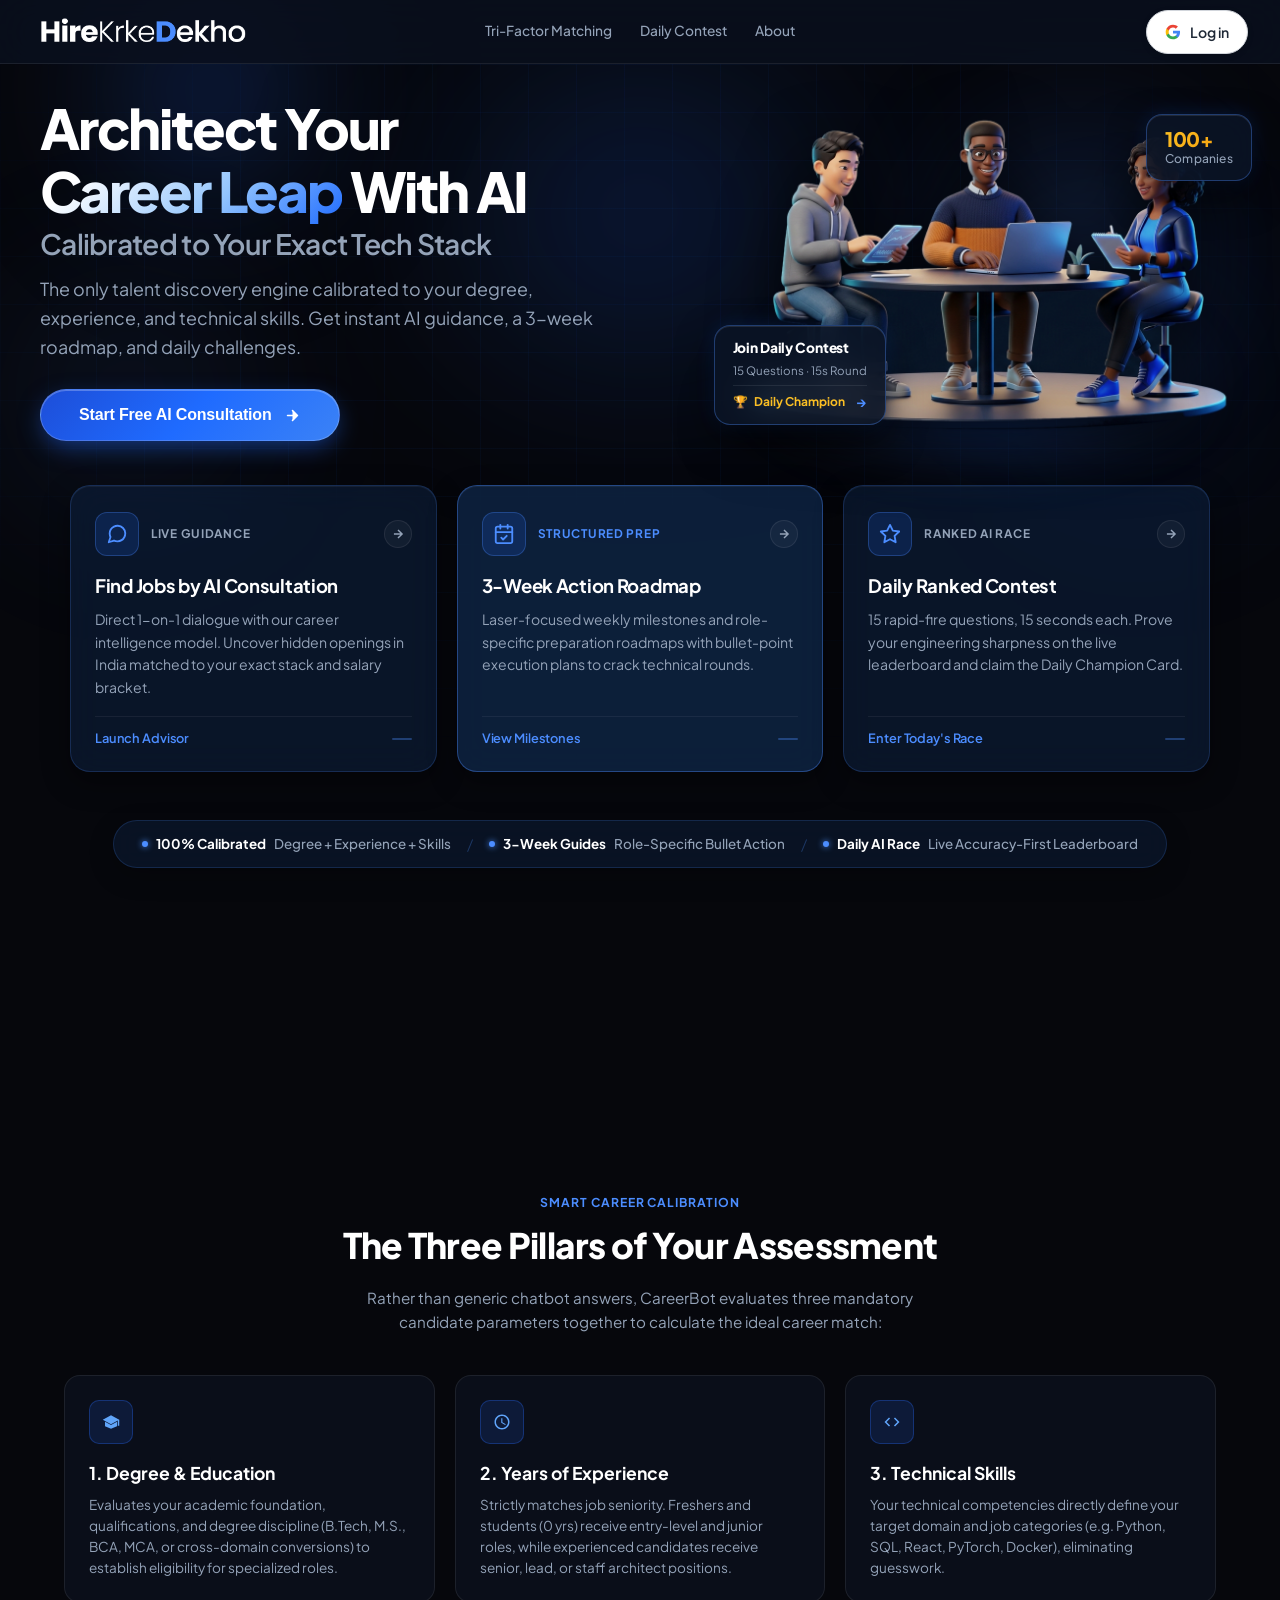
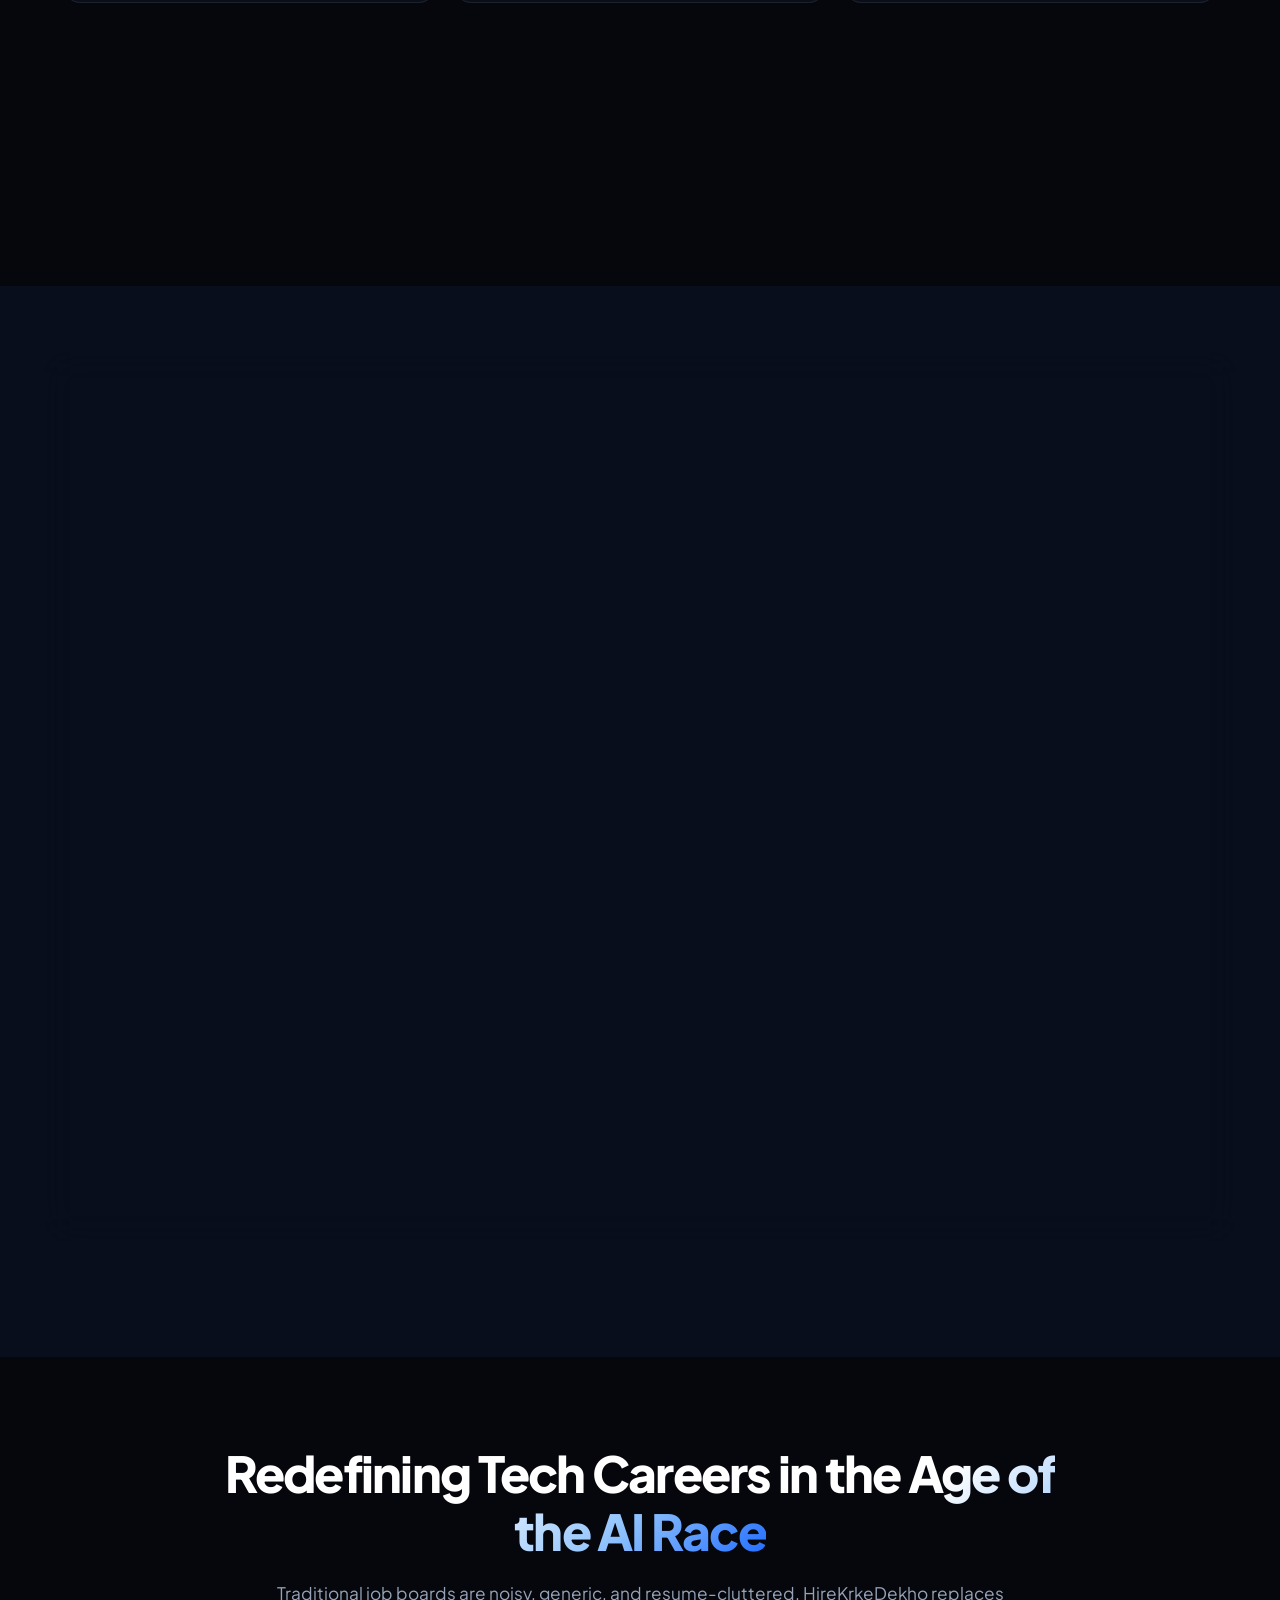
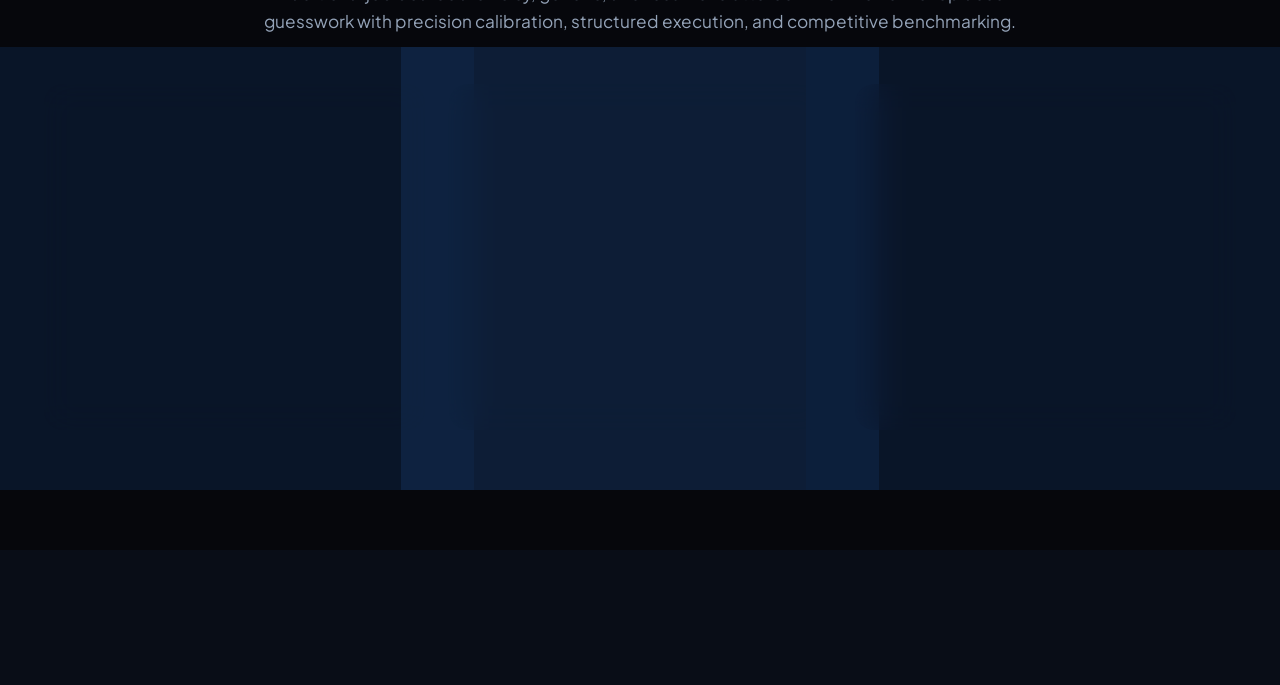
==== templates/index.html @ 664626f9 "UI ADjustments" ====
<!DOCTYPE html>
<html lang="en">

<head>
    <meta charset="UTF-8">
    <meta name="viewport" content="width=device-width, initial-scale=1, viewport-fit=cover">
    <meta name="description"
        content="HireKrkeDekho - Next-Gen AI Talent & Career Advisory Platform inspired by modern design. Calibrated by Degree, Experience, and Technical Stack.">
    <title>HireKrkeDekho | Executive Talent & Career Intelligence</title>
    <link rel="preconnect" href="https://fonts.googleapis.com">
    <link rel="preconnect" href="https://fonts.gstatic.com" crossorigin>
    <link href="https://fonts.googleapis.com/css2?family=Plus+Jakarta+Sans:wght@300;400;500;600;700;800&family=Poppins:wght@300;400;500;600;700&display=swap"
        rel="stylesheet">
    <script src="https://accounts.google.com/gsi/client" async defer></script>
<link rel="stylesheet" href="/static/app.css?v=20261029-job-pagination">
    <link rel="icon" type="image/png" href="/static/favicon.ico">
    <link rel="shortcut icon" type="image/png" href="/static/favicon.ico">
</head>

<body>
    <div class="ambient-glow-left"></div>
    <div class="ambient-glow-right"></div>

    <!-- Header Navigation -->
    <header class="site-header">
        <a href="/" class="header-brand" aria-label="HireKrkeDekho home">
            <img class="brand-wordmark" src="/static/hirekrkedekho-logo.png" alt="HireKrkeDekho" width="220" height="36">
        </a>

        <nav class="nav-links" id="site_nav_links">
            <a href="#how_it_works" class="nav-link" onclick="closeSiteMobileNav()">Tri-Factor Matching</a>
            <a href="#ai_race" class="nav-link" onclick="closeSiteMobileNav()">Daily Contest</a>
            <a href="#about_section" class="nav-link" onclick="closeSiteMobileNav()">About</a>
            
        </nav>

        <div class="header-actions">
            
            <div class="auth-widget" id="auth_widget">
                <button class="btn-google-auth" id="btn_login_trigger" onclick="openAuthModal()" aria-label="Sign in">
                    <svg class="icon" style="width:16px;height:16px;" viewBox="0 0 24 24"><path fill="#4285F4" d="M22.56 12.25c0-.78-.07-1.53-.2-2.25H12v4.26h5.92c-.26 1.37-1.04 2.53-2.21 3.31v2.77h3.57c2.08-1.92 3.28-4.74 3.28-8.09z"/><path fill="#34A853" d="M12 23c2.97 0 5.46-.98 7.28-2.66l-3.57-2.77c-.98.66-2.23 1.06-3.71 1.06-2.86 0-5.29-1.93-6.16-4.53H2.18v2.84C3.99 20.53 7.7 23 12 23z"/><path fill="#FBBC05" d="M5.84 14.09c-.22-.66-.35-1.36-.35-2.09s.13-1.43.35-2.09V7.06H2.18C1.43 8.55 1 10.22 1 12s.43 3.45 1.18 4.94l2.85-2.22.81-.63z"/><path fill="#EA4335" d="M12 5.38c1.62 0 3.06.56 4.21 1.64l3.15-3.15C17.45 2.09 14.97 1 12 1 7.7 1 3.99 3.47 2.18 7.06l3.66 2.84c.87-2.6 3.3-4.52 6.16-4.52z"/></svg>
                    <span>Log in</span>
                </button>
                <div class="user-account-badge" id="user_account_badge" onclick="openProfileModal()" title="Click to view candidate profile">
                    <img id="user_avatar_img" class="user-avatar" src="" alt="Profile" style="display:none;" width="30" height="30">
                    <div id="user_avatar_initials" class="user-avatar">U</div>
                    <div class="user-info-text"><span class="user-name-label" id="user_display_name">Candidate</span><span class="user-email-label" id="user_display_email" hidden>candidate@example.com</span></div>
                    <button class="btn-signout" onclick="event.stopPropagation(); signOutUser();" title="Sign Out" aria-label="Sign Out"><svg class="icon icon-sm" viewBox="0 0 24 24"><path d="M16 17v-3H9v-4h7V7l5 5-5 5M14 2a2 2 0 0 1 2 2v2h-2V4H5v16h9v-2h2v2a2 2 0 0 1-2 2H5a2 2 0 0 1-2-2V4a2 2 0 0 1 2-2h9z" /></svg></button>
                </div>
            </div>
            <!-- Mobile Site Navigation Hamburger Toggle -->
            <button class="site-mobile-menu-toggle" id="site_mobile_menu_btn" type="button" onclick="toggleSiteMobileNav()" aria-label="Toggle Navigation Menu" aria-expanded="false">
                <svg class="icon icon-lg" viewBox="0 0 24 24"><path d="M3 18h18v-2H3v2zm0-5h18v-2H3v2zm0-7v2h18V6H3z"/></svg>
            </button>
        </div>
    </header>

    <!-- Mobile Navigation Drawer Overlay -->
    <div class="site-nav-drawer-overlay" id="site_nav_drawer_overlay" onclick="closeSiteMobileNav()" aria-hidden="true"></div>

    <!-- ═══════════════════════════════════════════════════════════
         AWSMD-INSPIRED HERO SECTION — HireKrkeDekho
         Theme: Strict Brand Electric & Navy Blue (#1F6BFF / #4C8DFF)
         3D Avatar Stage: Levitating Candidates + Floating Glass Badges
    ═══════════════════════════════════════════════════════════════ -->
    <section class="hero-section" id="app_workspace" aria-label="Hero">

        <!-- Subtle Tech Mesh & Ambient Blue Glows -->
        <div class="hero-ambient-mesh" aria-hidden="true">
            <div class="hero-blue-glow hero-glow-center"></div>
            <div class="hero-blue-glow hero-glow-left"></div>
            <div class="hero-blue-glow hero-glow-right"></div>
            <div class="hero-grid-pattern"></div>
        </div>

        <div class="hero-content-wrap">
            <!-- Above-The-Fold Balanced Split Stage (CTA Button & Avatars simultaneously visible) -->
            <div class="hero-stage-split">
                <!-- Left: Headline, Shortened Copy & CTA -->
                <div class="hero-text-col">
                    <h1 class="hero-title" id="hero_main_title">
                        <span class="hero-title-line">Architect Your</span>
                        <span class="hero-title-line">
                            <span class="text-gradient-blue">Career Leap</span>
                            <span class="hero-title-accent">With AI</span>
                        </span>
                        <span class="hero-title-subline">Calibrated to Your Exact Tech Stack</span>
                    </h1>

                    <p class="hero-subtitle">
                        The only talent discovery engine calibrated to your degree, experience, and technical skills. Get instant AI guidance, a 3-week roadmap, and daily challenges.
                    </p>

                    <div class="hero-cta-group">
                        <button class="btn-primary-hero" onclick="openConsultation()" aria-label="Start Free AI Consultation">
                            <span>Start Free AI Consultation</span>
                            <svg class="icon icon-sm" viewBox="0 0 24 24" aria-hidden="true">
                                <path d="M5 12h14M12 5l7 7-7 7" stroke="currentColor" stroke-width="2.2" stroke-linecap="round" stroke-linejoin="round"/>
                            </svg>
                        </button>
                    </div>
                </div>

                <!-- Right: 3D Team Avatar Stage with Floating Badges -->
                <div class="hero-avatar-col">
                    <div class="hero-avatar-showcase" aria-label="Tech Community & Opportunities">
                        <div class="avatar-pedestal-glow" aria-hidden="true"></div>
                        
                        <div class="avatar-interactive-wrapper">
                            <!-- Top-Right Floating Badge: 100+ Companies -->
                            <div class="avatar-badge-float badge-companies" onclick="openConsultation()" role="button" tabindex="0" aria-label="Explore 100+ companies" style="cursor:pointer;">
                                <div class="badge-comp-number">100+</div>
                                <div class="badge-comp-label">Companies</div>
                            </div>

                            <!-- 3D Team Avatar Centerpiece -->
                            <div class="avatar-3d-bobbing">
                                <img src="/static/hirekrkedekho-hero-3d-clean.png" alt="HireKrkeDekho Tech Candidate Community" class="hero-3d-avatar-img" width="1040" height="690" loading="eager">
                            </div>

                            <!-- Bottom-Left Floating Badge: Join Daily Contest (No placement claims) -->
                            <div class="avatar-badge-float badge-contest-cta" onclick="openRaceModal()" role="button" tabindex="0" title="Click to enter Daily Contest">
                                <div class="badge-contest-header">
                                    <span class="badge-contest-title">Join Daily Contest</span>
                                </div>
                                <div class="badge-contest-meta">
                                    <span>15 Questions · 15s Round</span>
                                </div>
                                <div class="badge-contest-footer">
                                    <span class="badge-trophy" aria-hidden="true">🏆</span>
                                    <strong>Daily Champion</strong>
                                    <span class="badge-arrow" aria-hidden="true">→</span>
                                </div>
                            </div>
                        </div>
                    </div>
                </div>
            </div>

            <!-- 5. Interactive 3 Services Grid -->
            <div class="hero-services-grid" aria-label="HireKrkeDekho Core Services">

                <!-- Service 1: Find jobs by AI consultation -->
                <div class="service-card" onclick="openConsultation()" role="button" tabindex="0" aria-label="Find jobs by AI consultation">
                    <div class="service-card-top">
                        <div class="service-icon-box">
                            <svg width="22" height="22" viewBox="0 0 24 24" fill="none" stroke="currentColor" stroke-width="2" stroke-linecap="round" stroke-linejoin="round" aria-hidden="true">
                                <path d="M21 11.5a8.38 8.38 0 0 1-.9 3.8 8.5 8.5 0 0 1-7.6 4.7 8.38 8.38 0 0 1-3.8-.9L3 21l1.9-5.7a8.38 8.38 0 0 1-.9-3.8 8.5 8.5 0 0 1 4.7-7.6 8.38 8.38 0 0 1 3.8-.9h.5a8.48 8.48 0 0 1 8 8v.5z"/>
                            </svg>
                        </div>
                        <span class="service-tag">Live Guidance</span>
                        <div class="service-arrow" aria-hidden="true">
                            <svg width="14" height="14" viewBox="0 0 24 24" fill="none" stroke="currentColor" stroke-width="2.5"><path d="M5 12h14M12 5l7 7-7 7"/></svg>
                        </div>
                    </div>
                    <h3 class="service-card-title">Find Jobs by AI Consultation</h3>
                    <p class="service-card-desc">
                        Direct 1-on-1 dialogue with our career intelligence model. Uncover hidden openings in India matched to your exact stack and salary bracket.
                    </p>
                    <div class="service-card-footer">
                        <span class="service-action-label">Launch Advisor</span>
                        <span class="service-indicator-line"></span>
                    </div>
                </div>

                <!-- Service 2: 3-Week Roadmap -->
                <div class="service-card service-card-featured" onclick="openPremiumModal()" role="button" tabindex="0" aria-label="3-Week Roadmap">
                    <div class="service-card-top">
                        <div class="service-icon-box">
                            <svg width="22" height="22" viewBox="0 0 24 24" fill="none" stroke="currentColor" stroke-width="2" stroke-linecap="round" stroke-linejoin="round" aria-hidden="true">
                                <rect x="3" y="4" width="18" height="18" rx="2" ry="2"/>
                                <line x1="16" y1="2" x2="16" y2="6"/>
                                <line x1="8" y1="2" x2="8" y2="6"/>
                                <line x1="3" y1="10" x2="21" y2="10"/>
                                <path d="m9 16 2 2 4-4"/>
                            </svg>
                        </div>
                        <span class="service-tag service-tag-featured">Structured Prep</span>
                        <div class="service-arrow" aria-hidden="true">
                            <svg width="14" height="14" viewBox="0 0 24 24" fill="none" stroke="currentColor" stroke-width="2.5"><path d="M5 12h14M12 5l7 7-7 7"/></svg>
                        </div>
                    </div>
                    <h3 class="service-card-title">3-Week Action Roadmap</h3>
                    <p class="service-card-desc">
                        Laser-focused weekly milestones and role-specific preparation roadmaps with bullet-point execution plans to crack technical rounds.
                    </p>
                    <div class="service-card-footer">
                        <span class="service-action-label">View Milestones</span>
                        <span class="service-indicator-line"></span>
                    </div>
                </div>

                <!-- Service 3: Daily Ranked Contest -->
                <div class="service-card" onclick="openRaceModal()" role="button" tabindex="0" aria-label="Daily Ranked Contest">
                    <div class="service-card-top">
                        <div class="service-icon-box">
                            <svg width="22" height="22" viewBox="0 0 24 24" fill="none" stroke="currentColor" stroke-width="2" stroke-linecap="round" stroke-linejoin="round" aria-hidden="true">
                                <polygon points="12 2 15.09 8.26 22 9.27 17 14.14 18.18 21.02 12 17.77 5.82 21.02 7 14.14 2 9.27 8.91 8.26 12 2"/>
                            </svg>
                        </div>
                        <span class="service-tag">Ranked AI Race</span>
                        <div class="service-arrow" aria-hidden="true">
                            <svg width="14" height="14" viewBox="0 0 24 24" fill="none" stroke="currentColor" stroke-width="2.5"><path d="M5 12h14M12 5l7 7-7 7"/></svg>
                        </div>
                    </div>
                    <h3 class="service-card-title">Daily Ranked Contest</h3>
                    <p class="service-card-desc">
                        15 rapid-fire questions, 15 seconds each. Prove your engineering sharpness on the live leaderboard and claim the Daily Champion Card.
                    </p>
                    <div class="service-card-footer">
                        <span class="service-action-label">Enter Today&apos;s Race</span>
                        <span class="service-indicator-line"></span>
                    </div>
                </div>

            </div>

            <!-- 6. Trust & Metrics Telemetry Bar -->
            <div class="hero-telemetry-strip" aria-label="Platform telemetry">
                <div class="telemetry-stat-item">
                    <span class="stat-bullet"></span>
                    <strong class="stat-highlight">100% Calibrated</strong>
                    <span class="stat-detail">Degree + Experience + Skills</span>
                </div>
                <div class="telemetry-stat-sep" aria-hidden="true">/</div>
                <div class="telemetry-stat-item">
                    <span class="stat-bullet"></span>
                    <strong class="stat-highlight">3-Week Guides</strong>
                    <span class="stat-detail">Role-Specific Bullet Action</span>
                </div>
                <div class="telemetry-stat-sep" aria-hidden="true">/</div>
                <div class="telemetry-stat-item">
                    <span class="stat-bullet"></span>
                    <strong class="stat-highlight">Daily AI Race</strong>
                    <span class="stat-detail">Live Accuracy-First Leaderboard</span>
                </div>
            </div>
        </div>

        <!-- Live Interactive Advisory Workspace (Preserved for full-screen consultation) -->
        <div class="showcase-container-outer consultation-shell" aria-hidden="true">
            <button class="consultation-close" type="button" onclick="closeConsultation()" aria-label="Close consultation">&times;</button>
            <!-- Left Telemetry Badge -->
            <div class="telemetry-badge telemetry-badge-left">
                <div class="telemetry-icon-box green">
                    <svg class="icon icon-sm" viewBox="0 0 24 24">
                        <path d="M16 6l2.29 2.29-4.88 4.88-4-4L2 16.59 3.41 18l6-6 4 4 6.3-6.29L22 12V6z" />
                    </svg>
                </div>
                <div class="telemetry-meta">
                    <span class="telemetry-title">+38% Hiring Surge</span>
                    <span class="telemetry-sub">Bangalore, Hyderabad &amp; Pune</span>
                </div>
            </div>

            <!-- Right Telemetry Badge -->
            <div class="telemetry-badge telemetry-badge-right">
                <div class="telemetry-icon-box cyan">
                    <svg class="icon icon-sm" viewBox="0 0 24 24">
                        <path
                            d="M12 1L3 5v6c0 5.55 3.84 10.74 9 12 5.16-1.26 9-6.45 9-12V5l-9-4zm-2 16l-4-4 1.41-1.41L10 14.17l6.59-6.59L18 9l-8 8z" />
                    </svg>
                </div>
                <div class="telemetry-meta">
                    <span class="telemetry-title">Tri-Factor Calibrated</span>
                    <span class="telemetry-sub">Degree + Exp + Skills Precision</span>
                </div>
            </div>

            <!-- The Real Working Workspace Frame -->
            <div class="workspace-frame">
                <!-- Mobile Navigation Bar (visible below 1000px) -->
                <div class="mobile-consultation-bar">
                    <button class="mobile-menu-btn" type="button" onclick="toggleMobileSidebar()" aria-label="Toggle consultation menu" title="History & New Consultation">
                        <svg class="icon icon-sm" viewBox="0 0 24 24"><path d="M3 18h18v-2H3v2zm0-5h18v-2H3v2zm0-7v2h18V6H3z"/></svg>
                    </button>
                    <div class="mobile-bar-title-wrap">
                        <div class="hk-bot-avatar" aria-hidden="true">
                            <img src="/static/bot-logo.png" alt="HK" class="bot-logo-img" width="28" height="28">
                        </div>
                        <div class="mobile-bar-title">AI Career Guidance</div>
                    </div>
                    <div class="mobile-bar-actions">
                        <button class="mobile-context-btn" type="button" onclick="toggleMobileContextPanel()" aria-label="Toggle advisor context details" title="Advisor Context">
                            <svg class="icon icon-sm" viewBox="0 0 24 24"><path d="M12 2C6.48 2 2 6.48 2 12s4.48 10 10 10 10-4.48 10-10S17.52 2 12 2zm1 15h-2v-6h2v6zm0-8h-2V7h2v2z"/></svg>
                        </button>
                        <button class="ghost-close-btn" type="button" onclick="closeConsultation()" aria-label="Close consultation">
                            <svg class="icon icon-sm" viewBox="0 0 24 24"><path d="M19 6.41L17.59 5 12 10.59 6.41 5 5 6.41 10.59 12 5 17.59 6.41 19 12 13.41 17.59 19 19 17.59 13.41 12z"/></svg>
                        </button>
                    </div>
                </div>

                <!-- Backdrop overlay for mobile drawer -->
                <div class="sidebar-backdrop-overlay" id="sidebar_backdrop_overlay" onclick="toggleMobileSidebar()" aria-hidden="true"></div>
                <div class="context-backdrop-overlay" id="context_backdrop_overlay" onclick="toggleMobileContextPanel()" aria-hidden="true"></div>

                <!-- 1. LEFT RAIL (264px) -->
                <aside class="frame-sidebar" id="consultation_left_rail">
                    <div class="rail-header-row">
                        <!-- Brand Wordmark (links to home page) -->
                        <a href="/" class="rail-brand-wordmark" onclick="closeConsultation(); return false;" aria-label="HireKrkeDekho Home">
                            <span class="wm-hire">Hire</span><span class="wm-krke">Krke</span><span class="wm-d">D</span><span class="wm-ekho">ekho</span>
                        </a>
                        <button class="rail-drawer-close" type="button" onclick="toggleMobileSidebar()" aria-label="Close menu">&times;</button>
                    </div>

                    <!-- Outlined New Consultation Button -->
                    <button class="btn-new-consultation" type="button" onclick="startNewSession()">
                        <span>New consultation</span>
                        <svg class="icon icon-sm icon-plus" viewBox="0 0 24 24"><path d="M19 13h-6v6h-2v-6H5v-2h6V5h2v6h6v2z"/></svg>
                    </button>

                    <!-- Consultations Section -->
                    <div class="rail-consultations-section">
                        <div class="rail-section-label">CONSULTATIONS</div>
                        <div class="sessions-scroll-area" id="session_list_container">
                            <div class="session-empty-text">Your past consultations will appear here.</div>
                        </div>
                    </div>

                    <!-- Bottom Profile Card -->
                    <div class="rail-profile-card" id="sidebar_profile_badge" onclick="openProfileModal()" role="button" tabindex="0" aria-label="User Profile">
                        <div class="profile-avatar-circle" id="sidebar_user_initials">MS</div>
                        <div class="profile-info-block">
                            <div class="profile-user-name" id="sidebar_profile_name">Candidate</div>
                            <div class="profile-synced-label">Profile synced</div>
                        </div>
                    </div>
                </aside>

                <!-- 2. CENTER COLUMN -->
                <main class="frame-main">
                    <!-- Center Header -->
                    <header class="center-chat-header">
                        <div class="bot-header-group">
                            <div class="hk-bot-avatar" aria-label="HireKrkeDekho AI Avatar">
                                <img src="/static/bot-logo.png" alt="HK" class="bot-logo-img">
                            </div>
                            <h1 class="header-guidance-title">AI Career Guidance</h1>
                        </div>
                        <button class="ghost-close-btn" type="button" onclick="closeConsultation()" aria-label="Close">
                            <svg class="icon icon-sm" viewBox="0 0 24 24"><path d="M19 6.41L17.59 5 12 10.59 6.41 5 5 6.41 10.59 12 5 17.59 6.41 19 12 13.41 17.59 19 19 17.59 13.41 12z"/></svg>
                        </button>
                    </header>

                    <!-- Center Body Scroll Container -->
                    <div class="center-body-scroll" id="center_scroll_wrapper">
                        <!-- Empty State Hero & Prompts -->
                        <div class="center-empty-hero" id="center_empty_hero">
                            <div class="empty-hero-eyebrow">CAREER ADVISORY &bull; INDIA</div>
                            <h2 class="empty-hero-heading">
                                <span class="heading-line-light">Tell me where you are.</span>
                                <span class="heading-line-bold">We'll map where to go next.</span>
                            </h2>
                            <p class="empty-hero-desc">
                                Share your target domain, years of experience, or core skill stack to begin.
                            </p>

                            <!-- 2x2 Starter Prompts Grid -->
                            <div class="starter-prompts-grid" id="starter_prompts_grid">
                                <button class="starter-prompt-card" type="button"
                                    onclick="sendQuickPrompt('I have 2 years of Python, SQL, and FastAPI experience with a B.Tech. Recommend matching jobs in India with 3-week prep roadmaps.')">
                                    <span class="prompt-card-title">2 yrs Python and FastAPI</span>
                                    <span class="prompt-card-sub">Find roles that fit your stack</span>
                                </button>
                                <button class="starter-prompt-card" type="button"
                                    onclick="sendQuickPrompt('Fresher college graduate with Computer Science degree seeking software engineering openings in India with prep guides.')">
                                    <span class="prompt-card-title">Fresher CS graduate</span>
                                    <span class="prompt-card-sub">Build a first-job plan</span>
                                </button>
                                <button class="starter-prompt-card" type="button"
                                    onclick="sendQuickPrompt('5+ years Senior Developer aiming for Tech Lead and Staff Engineer roles in Bangalore/Hyderabad.')">
                                    <span class="prompt-card-title">5+ yrs senior or lead</span>
                                    <span class="prompt-card-sub">Plan a lead-level move</span>
                                </button>
                                <button class="starter-prompt-card" type="button"
                                    onclick="sendQuickPrompt('Show me competitive remote engineering positions in India with salary ranges.')">
                                    <span class="prompt-card-title">Remote tech roles</span>
                                    <span class="prompt-card-sub">Explore remote-first openings in India</span>
                                </button>
                            </div>
                        </div>

                        <!-- Messages Stream (Thread) -->
                        <div class="messages-container" id="messages_stream"></div>
                    </div>

                    <!-- 5. COMPOSER (Pinned at bottom of center column) -->
                    <div class="composer-container">
                        <div class="composer-surface-bar">
                            <label for="user_input_field" class="visually-hidden">Describe your background, target role or question</label>
                            <input type="text" id="user_input_field"
                                placeholder="Describe your background, target role or question"
                                onkeydown="if(event.key==='Enter' && !event.shiftKey) submitMessage()"
                                autocomplete="off" spellcheck="true">
                            <button class="btn-composer-send" id="btn_send_action" type="button" onclick="submitMessage()">
                                Send
                            </button>
                        </div>
                        <div class="composer-footnote">
                            Advice is guidance, not a guarantee of outcomes.
                        </div>
                    </div>
                </main>

                <!-- 6. RIGHT PANEL "ADVISOR CONTEXT" (300px) -->
                <aside class="advisor-context-panel" id="consultation_right_panel">
                    <div class="context-panel-header">
                        <div class="context-panel-label">ADVISOR CONTEXT</div>
                        <button class="context-drawer-close" type="button" onclick="toggleMobileContextPanel()" aria-label="Close advisor context">&times;</button>
                    </div>

                    <div class="context-surface-card">
                        <div class="context-field">
                            <div class="context-field-label">Name</div>
                            <div class="context-field-value" id="ctx_user_name">[Not set]</div>
                        </div>
                        <div class="context-field">
                            <div class="context-field-label">Target domain</div>
                            <div class="context-field-value" id="ctx_target_domain">[Not set]</div>
                        </div>
                        <div class="context-field">
                            <div class="context-field-label">Experience</div>
                            <div class="context-field-value" id="ctx_experience">[Not set]</div>
                        </div>
                        <div class="context-field">
                            <div class="context-field-label">Core skills</div>
                            <div class="context-field-value" id="ctx_skills">[Not set]</div>
                        </div>

                        <a href="javascript:void(0)" onclick="openProfileModal()" class="context-update-link">
                            Update profile and skills
                        </a>
                    </div>

                    <p class="context-helper-text">
                        The more you add, the sharper the advice. Your details stay private to this consultation.
                    </p>
                </aside>
            </div>
        </div>

    </section>

    <!-- Tri-Factor Architecture Section -->
    <section class="features-section" id="how_it_works">
        <div class="section-eyebrow">Smart Career Calibration</div>
        <h3 class="section-title">The Three Pillars of Your Assessment</h3>
        <p class="section-desc">
            Rather than generic chatbot answers, CareerBot evaluates three mandatory candidate parameters together to
            calculate the ideal career match:
        </p>

        <div class="tri-factor-grid">
            <div class="tri-card">
                <div class="tri-icon-box">
                    <svg class="icon" viewBox="0 0 24 24">
                        <path d="M12 3L1 9l11 6 9-4.91V17h2V9L12 3zm0 13l-8-4.36v5.86L12 21l8-3.5v-5.86L12 16z" />
                    </svg>
                </div>
                <h3>1. Degree &amp; Education</h3>
                <p>
                    Evaluates your academic foundation, qualifications, and degree discipline (B.Tech, M.S., BCA, MCA,
                    or cross-domain conversions) to establish eligibility for specialized roles.
                </p>
            </div>

            <div class="tri-card">
                <div class="tri-icon-box">
                    <svg class="icon" viewBox="0 0 24 24">
                        <path
                            d="M11.99 2C6.47 2 2 6.48 2 12s4.47 10 9.99 10C17.52 22 22 17.52 22 12S17.52 2 11.99 2zM12 20c-4.42 0-8-3.58-8-8s3.58-8 8-8 8 3.58 8 8-3.58 8-8 8zm.5-13H11v6l5.25 3.15.75-1.23-4.5-2.67z" />
                    </svg>
                </div>
                <h3>2. Years of Experience</h3>
                <p>
                    Strictly matches job seniority. Freshers and students (0 yrs) receive entry-level and junior roles,
                    while experienced candidates receive senior, lead, or staff architect positions.
                </p>
            </div>

            <div class="tri-card">
                <div class="tri-icon-box">
                    <svg class="icon" viewBox="0 0 24 24">
                        <path
                            d="M9.4 16.6L4.8 12l4.6-4.6L8 6l-6 6 6 6 1.4-1.4zm5.2 0l4.6-4.6-4.6-4.6L16 6l6 6-6 6-1.4-1.4z" />
                    </svg>
                </div>
                <h3>3. Technical Skills</h3>
                <p>
                    Your technical competencies directly define your target domain and job categories (e.g. Python, SQL,
                    React, PyTorch, Docker), eliminating guesswork.
                </p>
            </div>
        </div>
    </section>



    <section class="ai-race-section" id="ai_race" aria-label="AI Race Arena">
        <div class="race-arena-container">
            <!-- Header Briefing -->
            <div class="race-arena-header">
                <div class="race-live-tag">
                    <span class="pulse-indicator"></span>
                    <span>LIVE COMPETITIVE ARENA</span>
                </div>
                <h2 class="race-arena-title">The AI Speed Race</h2>
                <p class="race-arena-copy">
                    A high-velocity benchmark built for architectural logic, prompt agility, and rapid code debugging.
                    Solve 15 precision challenges before the clock runs out and climb the live leaderboard.
                </p>
                
                <div class="race-spec-row">
                    <div class="race-spec-pill">
                        <svg width="15" height="15" viewBox="0 0 24 24" fill="none" stroke="currentColor" stroke-width="2"><circle cx="12" cy="12" r="10"/><polyline points="12 6 12 12 16 14"/></svg>
                        <span>15s Per Question</span>
                    </div>
                    <div class="race-spec-pill">
                        <svg width="15" height="15" viewBox="0 0 24 24" fill="none" stroke="currentColor" stroke-width="2"><path d="M12 2l3.09 6.26L22 9.27l-5 4.87 1.18 6.88L12 17.77l-6.18 3.25L7 14.14 2 9.27l6.91-1.01L12 2z"/></svg>
                        <span>Single Verified Attempt</span>
                    </div>
                    <div class="race-spec-pill">
                        <svg width="15" height="15" viewBox="0 0 24 24" fill="none" stroke="currentColor" stroke-width="2"><path d="M22 11.08V12a10 10 0 1 1-5.93-9.14"/><polyline points="22 4 12 14.01 9 11.01"/></svg>
                        <span>Accuracy-First Scoring</span>
                    </div>
                </div>

                <div class="race-actions-row">
                    <button class="btn-primary-hero btn-race-start" type="button" onclick="openRaceModal()" aria-label="Enter AI Race">
                        <span>Enter Race</span>
                        <svg class="icon icon-sm" viewBox="0 0 24 24"><path d="M5 12h14M12 5l7 7-7 7" stroke="currentColor" stroke-width="2" stroke-linecap="round" stroke-linejoin="round"/></svg>
                    </button>
                    <button class="btn-secondary-hero btn-race-standings" type="button" onclick="showRaceLeaderboard()" aria-label="View Leaderboard">
                        <span>View Standings</span>
                    </button>
                    <span class="race-seat-label" id="race_seat_status"></span>
                    <span id="race_contest_date" hidden>Today</span>
                </div>
            </div>

            <!-- Two-Column Grid: Champion Spotlight & Arena Rules -->
            <div class="race-arena-grid">
                <!-- 1. Champion Podium Card -->
                <div class="champion-spotlight-card" aria-label="Leaderboard Champion">
                    <div class="champion-card-glow" aria-hidden="true"></div>
                    <div class="champion-card-top">
                        <div class="champion-badge-pill">
                            <span class="champ-crown">👑</span>
                            <span>CURRENT #1 PODIUM</span>
                        </div>
                        <span class="champion-date-tag" id="race_result_date">Contest Date</span>
                    </div>
                    
                    <div class="champion-main-info">
                        <div class="champion-avatar-box">#1</div>
                        <div class="champion-details">
                            <h3 class="champion-name" id="race_result_winner">Awaiting Today's Winner</h3>
                            <p class="champion-subtext">First place claims verified recognition and championship badge.</p>
                        </div>
                    </div>

                    <div class="champion-stats-grid">
                        <div class="champ-stat-box">
                            <span class="champ-stat-lbl">Score</span>
                            <strong class="champ-stat-val" id="race_result_score">&mdash;</strong>
                        </div>
                        <div class="champ-stat-divider"></div>
                        <div class="champ-stat-box">
                            <span class="champ-stat-lbl">Total Time</span>
                            <strong class="champ-stat-val" id="race_result_time">&mdash;</strong>
                        </div>
                    </div>

                    <div class="champion-card-footer">
                        <span class="champ-footer-note">Ranked strictly by verified score, total completion time, then earliest submission.</span>
                    </div>
                </div>

                <!-- 2. Arena Rules -->
                <div class="arena-rules-card" aria-label="Arena Rules">
                    <h3 class="rules-card-title">Tournament Rules</h3>
                    <ul class="arena-rules-list">
                        <li>
                            <span class="rule-index">01</span>
                            <div class="rule-body">
                                <strong>Speed &amp; Precision</strong>
                                <p>15 seconds per question with a strict 2-second grace period. Once the timer expires, the round auto-submits.</p>
                            </div>
                        </li>
                        <li>
                            <span class="rule-index">02</span>
                            <div class="rule-body">
                                <strong>Algorithmic Traps</strong>
                                <p>Short snippets containing precedence quirks, off-by-one bounds, and edge cases. Scrutinize before selecting.</p>
                            </div>
                        </li>
                        <li>
                            <span class="rule-index">03</span>
                            <div class="rule-body">
                                <strong>Fair-Play Verification</strong>
                                <p>Exactly one verified attempt per day per Google account. No resets or second chances.</p>
                            </div>
                        </li>
                        <li>
                            <span class="rule-index">04</span>
                            <div class="rule-body">
                                <strong>Podium Recognition</strong>
                                <p>First place takes the Champion Card and verified credentials visible across HireKrkeDekho.</p>
                            </div>
                        </li>
                    </ul>
                </div>
            </div>
        </div>
    </section>
    <!-- About Section: Architectural Manifesto & AI Era Career Strategy -->
    <section class="about-section" id="about_section" aria-label="About HireKrkeDekho">
        <div class="about-container">

            <h2 class="about-heading">
                Redefining Tech Careers in the <span class="text-gradient-blue">Age of the AI Race</span>
            </h2>
            <p class="about-subtitle">
                Traditional job boards are noisy, generic, and resume-cluttered. HireKrkeDekho replaces guesswork with precision calibration, structured execution, and competitive benchmarking.
            </p>

            <div class="about-content-grid">
                <!-- Card 1: Tri-Factor Discovery -->
                <div class="about-card">
                    <div class="about-icon-box">
                        <svg width="24" height="24" viewBox="0 0 24 24" fill="none" stroke="currentColor" stroke-width="2" stroke-linecap="round" stroke-linejoin="round" aria-hidden="true">
                            <circle cx="12" cy="12" r="10"/>
                            <polygon points="16.24 7.76 14.12 14.12 7.76 16.24 9.88 9.88 16.24 7.76"/>
                        </svg>
                    </div>
                    <span class="about-card-badge">Calibration Engine</span>
                    <h3>Tri-Factor Precision</h3>
                    <p>
                        Engineered to eliminate resume noise. By indexing your verified degree, actual years of experience, and real technical proficiencies, our algorithm pinpoints high-conviction opportunities across Tier-1 hubs (Bangalore, Hyderabad, Pune, and Delhi NCR).
                    </p>
                </div>

                <!-- Card 2: 3-Week Roadmaps -->
                <div class="about-card about-card-highlight">
                    <div class="about-icon-box">
                        <svg width="24" height="24" viewBox="0 0 24 24" fill="none" stroke="currentColor" stroke-width="2" stroke-linecap="round" stroke-linejoin="round" aria-hidden="true">
                            <rect x="3" y="4" width="18" height="18" rx="2" ry="2"/>
                            <line x1="16" y1="2" x2="16" y2="6"/>
                            <line x1="8" y1="2" x2="8" y2="6"/>
                            <line x1="3" y1="10" x2="21" y2="10"/>
                            <path d="M8 14h4M8 18h6"/>
                        </svg>
                    </div>
                    <span class="about-card-badge">Structured Execution</span>
                    <h3>3-Week Action Roadmaps</h3>
                    <p>
                        No fluff or encyclopedic roadmaps. We distill role requirements into razor-sharp, actionable weekly sprint milestones with bullet-point preparation targets to help candidates dominate technical and architectural rounds.
                    </p>
                </div>

                <!-- Card 3: AI Speed Race -->
                <div class="about-card">
                    <div class="about-icon-box">
                        <svg width="24" height="24" viewBox="0 0 24 24" fill="none" stroke="currentColor" stroke-width="2" stroke-linecap="round" stroke-linejoin="round" aria-hidden="true">
                            <polygon points="12 2 15.09 8.26 22 9.27 17 14.14 18.18 21.02 12 17.77 5.82 21.02 7 14.14 2 9.27 8.91 8.26 12 2"/>
                        </svg>
                    </div>
                    <span class="about-card-badge">Competitive Arena</span>
                    <h3>Daily AI Race Benchmark</h3>
                    <p>
                        Hiring has transformed. Syntax memorization is obsolete; prompt velocity, architectural reasoning, and rapid edge-case debugging dictate value. Our daily tournament benchmarks your speed against top talent in real-time.
                    </p>
                </div>
            </div>
        </div>
    </section>

    <!-- Footer -->
    <footer class="site-footer">
        <div class="footer-container">
            <div class="footer-brand-wrap">
                <p class="footer-copyright">&copy; 2026 HireKrkeDekho &bull; Intelligent Talent &amp; Career Discovery</p>
                <p style="font-size:0.75rem; color:var(--text-muted); margin-top:4px;">
                    <a href="/privacy-policy" target="_blank" rel="noopener noreferrer" style="color:var(--text-secondary); text-decoration:underline;">Privacy Policy</a>
                </p>
            </div>
            <div class="footer-social-group">
                <div class="footer-social-wrap">
                    <span class="footer-follow-label">Follow us on</span>
                    <a href="https://www.linkedin.com/company/hirekrkedekho" target="_blank" rel="noopener noreferrer" class="footer-linkedin-btn" aria-label="Follow HireKrkeDekho on LinkedIn">
                        <svg class="linkedin-svg-icon" viewBox="0 0 24 24" fill="currentColor">
                            <path d="M19 3a2 2 0 0 1 2 2v14a2 2 0 0 1-2 2H5a2 2 0 0 1-2-2V5a2 2 0 0 1 2-2h14m-.5 15.5v-5.3a3.26 3.26 0 0 0-3.26-3.26c-.85 0-1.84.52-2.28 1.3v-1.11h-2.79v8.37h2.79v-4.93c0-.77.62-1.4 1.39-1.4a1.4 1.4 0 0 1 1.4 1.4v4.93h2.75M6.88 8.56a1.68 1.68 0 0 0 1.68-1.68c0-.93-.75-1.69-1.68-1.69a1.69 1.69 0 0 0-1.69 1.69c0 .93.76 1.68 1.69 1.68m1.39 9.94v-8.37H5.5v8.37h2.77z"/>
                        </svg>
                        <span>LinkedIn</span>
                    </a>
                    <a href="https://www.instagram.com/hirekrkedekho/" target="_blank" rel="noopener noreferrer" class="footer-instagram-btn" aria-label="Follow HireKrkeDekho on Instagram">
                        <svg class="instagram-svg-icon" viewBox="0 0 24 24" fill="none" stroke="currentColor" stroke-width="2" aria-hidden="true"><rect x="3" y="3" width="18" height="18" rx="5"/><circle cx="12" cy="12" r="4"/><circle cx="17.5" cy="6.5" r="1" fill="currentColor" stroke="none"/></svg>
                        <span>Instagram</span>
                    </a>
                </div>
                <div class="footer-enquiry-wrap">
                    <span class="footer-follow-label">For enquiries</span>
                    <a class="footer-email-btn" href="mailto:hirekrkedekho@gmail.com?subject=HireKrkeDekho%20Enquiry" aria-label="Email HireKrkeDekho for an enquiry">
                        <svg class="email-svg-icon" viewBox="0 0 24 24" fill="none" stroke="currentColor" stroke-width="2" aria-hidden="true"><rect x="3" y="5" width="18" height="14" rx="2"/><path d="m3 7 9 6 9-6"/></svg>
                        <span>Gmail</span>
                    </a>
                </div>
            </div>
        </div>
    </footer>



    <div class="modal-overlay" id="race_modal_overlay" role="dialog" aria-modal="true" aria-labelledby="race_modal_title">
        <div class="auth-modal race-modal">
            <div class="modal-header"><div><h3 class="modal-title" id="race_modal_title">Join today&apos;s AI Race</h3><p id="race_modal_meta">15 questions · 15 seconds each · accuracy first</p></div><button class="btn-modal-close" onclick="closeRaceModal()" aria-label="Close">&times;</button></div>
            <div id="race_intro">
                <ul class="race-feature-list">
                    <li>One verified attempt per day</li>
                    <li>Server-timed answers with 2-second grace</li>
                    <li>Champion card and certificate for #1</li>
                </ul>
                <button class="btn-primary-action" type="button" onclick="startRaceAttempt()">Continue to contest</button>
            </div>
            <div id="race_play" hidden><div class="race-progress"><span id="race_question_count">Question 1 of 15</span><strong id="race_timer">17</strong></div><div class="race-timer-track"><i id="race_timer_bar"></i></div><h4 id="race_question_text"></h4><div id="race_options" class="race-options"></div></div>
            <div id="race_complete" hidden><div class="race-complete-icon">✓</div><h4>Race complete</h4><p id="race_complete_text"></p><button class="btn-primary-action" type="button" onclick="showRaceLeaderboard()">View today&apos;s leaderboard</button></div>
            <p id="race_payment_status" class="race-status"></p>
        </div>
    </div>    <div class="modal-overlay" id="race_leaderboard_overlay" role="dialog" aria-modal="true" aria-labelledby="race_leaderboard_title">
        <div class="auth-modal race-leaderboard-modal">
            <div class="modal-header"><div><h3 class="modal-title" id="race_leaderboard_title">Today&apos;s AI Race leaderboard</h3><p id="race_leaderboard_date">Live standings</p></div><button class="btn-modal-close" onclick="closeRaceLeaderboard()" aria-label="Close">&times;</button></div>
            <div class="leaderboard-head"><span>Rank</span><span>Player</span><span>Score</span><span>Time</span></div>
            <div id="race_leaderboard_rows" class="leaderboard-rows" aria-live="polite"></div>
            <p class="race-status">Ranked by score, then total time, then earliest finish.</p>
        </div>
    </div>    <div class="modal-overlay" id="premium_modal_overlay" role="dialog" aria-modal="true" aria-labelledby="premium_modal_title">
        <div class="auth-modal" style="max-width: 460px;">
            <div class="modal-header">
                <div>
                    <h3 class="modal-title" id="premium_modal_title">Upgrade to Premium Prep</h3>
                    <p style="font-size:0.82rem; color:var(--text-secondary); margin-top:5px;">Unlock a deeper role-preparation experience.</p>
                </div>
                <button class="btn-modal-close" onclick="closePremiumModal()" aria-label="Close">&times;</button>
            </div>
            <ul class="premium-feature-list">
                <li>Role-specific mock tests</li>
                <li>Detailed preparation roadmap</li>
            </ul>
        </div>
    </div>
    <div class="modal-overlay roadmap-modal" id="roadmap_modal_overlay" role="dialog" aria-modal="true" aria-labelledby="roadmap_modal_title">
        <div class="auth-modal">
            <div class="modal-header"><div><h3 class="modal-title" id="roadmap_modal_title">Free 3-Week Roadmap</h3><p id="roadmap_modal_subtitle" style="font-size:0.8rem; color:var(--text-secondary); margin-top:4px;"></p></div><button class="btn-modal-close" onclick="closeRoadmapModal()" aria-label="Close">&times;</button></div>
            <ol class="roadmap-list" id="roadmap_modal_list"></ol>
        </div>
    </div>
    <!-- Candidate Profile Modal (Opens after login and via "Update Profile & Skills") -->
    <div class="modal-overlay" id="profile_modal_overlay">
        <div class="auth-modal" style="max-width: 520px;">
            <div class="modal-header">
                <div>
                    <h3 class="modal-title">Candidate Profile &amp; Calibration</h3>
                </div>
                <button class="btn-modal-close" onclick="closeProfileModal()">
                    <svg class="icon" viewBox="0 0 24 24">
                        <path
                            d="M19 6.41L17.59 5 12 10.59 6.41 5 5 6.41 10.59 12 5 17.59 6.41 19 12 13.41 17.59 19 19 17.59 13.41 12z" />
                    </svg>
                </button>
            </div>

            <div class="field-group">
                <label for="prof_name">Full Name</label>
                <input type="text" id="prof_name" placeholder="Your Google name" autocomplete="name" readonly style="opacity:0.7; cursor:not-allowed;">
            </div>

            <div class="field-group">
                <label for="prof_email">Connected Google Account</label>
                <input type="email" id="prof_email" placeholder="e.g. candidate@gmail.com" readonly
                    style="opacity:0.7; cursor:not-allowed;">
            </div>

            <div class="field-group">
                <label for="prof_education">Highest Degree / University</label>
                <input type="text" id="prof_education" placeholder="e.g. B.Tech Computer Science / Stanford University">
            </div>

            <div class="field-group">
                <label for="prof_experience">Years of Experience</label>
                <input type="text" id="prof_experience" placeholder="e.g. 0 (Fresher / Student), 2 years, 5+ years"
                    autocomplete="off">
            </div>

            <div class="field-group">
                <label for="prof_role">Current Role / Stage</label>
                <input type="text" id="prof_role" placeholder="e.g. Junior Python Developer / 3rd Year Student">
            </div>

            <div class="field-group">
                <label for="prof_skills">Core Competencies &amp; Technical Skills</label>
                <input type="text" id="prof_skills"
                    placeholder="e.g. Python, SQL, FastAPI, PyTorch, Docker, System Design">
            </div>

            <div style="display:flex; align-items:center; justify-content:space-between; margin-top:16px; gap:12px;">
                <button type="button" class="btn-delete-account" onclick="deleteCandidateAccount()"
                    style="background:transparent; border:1px solid rgba(239,68,68,0.4); color:#f87171; border-radius:var(--radius-buttons); padding:8px 14px; font-size:0.8rem; cursor:pointer;">
                    Delete My Account
                </button>
                <button class="btn-primary-action" onclick="saveCandidateProfile()"
                    style="width:auto; padding:9px 20px;">
                    <svg class="icon icon-sm" viewBox="0 0 24 24">
                        <path
                            d="M17 3H5c-1.11 0-2 .9-2 2v14c0 1.1.89 2 2 2h14c1.1 0 2-.9 2-2V7l-4-4zm-5 16c-1.66 0-3-1.34-3-3s1.34-3 3-3 3 1.34 3 3-1.34 3-3 3zm3-10H5V5h10v4z" />
                    </svg>
                    <span>Save Candidate Profile</span>
                </button>
            </div>
        </div>
    </div>

    <!-- Auth Modal (Restructured with trusted security badges & clean UX) -->
    <div class="modal-overlay" id="auth_modal_overlay" role="dialog" aria-modal="true" aria-labelledby="auth_modal_title">
        <div class="auth-modal auth-modal-redesign">
            <div class="modal-header auth-modal-header">
                <div class="auth-header-brand">
                    <img src="/static/hirekrkedekho-logo.png" alt="HireKrkeDekho" height="26">
                </div>
                <button class="btn-modal-close" onclick="closeAuthModal()" aria-label="Close modal">&times;</button>
            </div>

            <div class="auth-modal-body">

                <h3 class="auth-modal-title" id="auth_modal_title">Welcome to HireKrkeDekho</h3>
                <p class="auth-login-copy">
                    Sign in with Google to calibrate your profile, save private career consultations, and compete on the live AI Race leaderboard.
                </p>

                <div class="auth-google-center-box">
                    <div id="modal_google_btn_slot" class="google-login-slot"></div>
                </div>

                <div class="auth-benefits-strip">
                    <div class="auth-benefit-item">
                        <svg width="15" height="15" viewBox="0 0 24 24" fill="none" stroke="#4C8DFF" stroke-width="2.5"><polyline points="20 6 9 17 4 12"/></svg>
                        <span>Degree, Experience &amp; Skill Calibration</span>
                    </div>
                    <div class="auth-benefit-item">
                        <svg width="15" height="15" viewBox="0 0 24 24" fill="none" stroke="#4C8DFF" stroke-width="2.5"><polyline points="20 6 9 17 4 12"/></svg>
                        <span>Zero Passwords · Instant One-Click Login</span>
                    </div>
                </div>
            </div>

            <div class="auth-modal-footer">
                <p class="auth-privacy-disclaimer">
                    By signing in, you agree to our <a href="/privacy-policy" target="_blank" rel="noopener noreferrer">Privacy Policy</a>. All consultations auto-purge after 30 days.
                </p>
            </div>
        </div>
    </div>

    <!-- Application Script -->
    <script src="/static/app.js?v=20261029-job-pagination" defer></script>
</body>

    <!-- Toast Container -->
    <div class="toast-container" id="toast_container"></div>
</html>
---- static/app.css ----
:root {
            --bg-base: #06070c;
            --bg-surface: #0a0e19;
            --bg-card: #0f1526;
            --bg-card-hover: #141c33;
            --border-subtle: rgba(255, 255, 255, 0.08);
            --border-highlight: rgba(31, 107, 255, 0.35);
            --border-cyan: rgba(76, 141, 255, 0.3);
            --primary: #1F6BFF;
            --primary-hover: #1754cc;
            --primary-glow: rgba(31, 107, 255, 0.4);
            --accent: #4C8DFF;
            --accent-glow: rgba(76, 141, 255, 0.25);
            --accent-purple: #1F6BFF;
            --success: #10b981;
            --success-glow: rgba(16, 185, 129, 0.2);
            --warning: #fbbf24;
            --text-primary: #f8fafc;
            --text-secondary: #94a3b8;
            --text-muted: #64748b;
            --header-height: 64px;
            --radius-sm: 8px;
            --radius-md: 12px;
            --radius-lg: 18px;
            --radius-xl: 24px;
            --focus-ring: 0 0 0 2px #06070c, 0 0 0 4px #4C8DFF;
        }

        *,
        *::before,
        *::after {
            box-sizing: border-box;
            margin: 0;
            padding: 0;
        }

        /* ===== GLOBAL CUSTOM DARK SCROLLBAR (Eliminates white Windows strip) ===== */
        html {
            scroll-behavior: smooth;
            -webkit-text-size-adjust: 100%;
            text-size-adjust: 100%;
            background-color: var(--bg-base);
            overflow-x: hidden;
            width: 100%;
            scrollbar-width: thin;
            scrollbar-color: rgba(76, 141, 255, 0.35) #060b16;
        }

        ::-webkit-scrollbar {
            width: 10px;
            height: 10px;
        }

        ::-webkit-scrollbar-track {
            background: #060b16;
        }

        ::-webkit-scrollbar-thumb {
            background: rgba(76, 141, 255, 0.32);
            border-radius: 999px;
            border: 2px solid #060b16;
        }

        ::-webkit-scrollbar-thumb:hover {
            background: rgba(76, 141, 255, 0.65);
        }

        ::-webkit-scrollbar-corner {
            background: #060b16;
        }

        body {
            margin: 0;
            background-color: var(--bg-base);
            color: var(--text-primary);
            font-family: 'Plus Jakarta Sans', -apple-system, BlinkMacSystemFont, 'Segoe UI', Roboto, sans-serif;
            -webkit-font-smoothing: antialiased;
            -moz-osx-font-smoothing: grayscale;
            overflow-x: hidden;
            width: 100%;
            min-height: 100vh;
            min-height: 100dvh;
            display: flex;
            flex-direction: column;
            line-height: 1.5;
            font-size: 15px;
        }

        /* Prevent image/media overflow across all viewport widths */
        img, svg, video, canvas, audio, iframe, embed, object {
            display: block;
            max-width: 100%;
            height: auto;
        }

        /* Global touch target and tap highlight cleanup */
        button, a, input, select, textarea {
            touch-action: manipulation;
            -webkit-tap-highlight-color: transparent;
        }

        /* Accessible focus rings */
        button:focus-visible,
        a:focus-visible,
        input:focus-visible,
        select:focus-visible,
        textarea:focus-visible {
            outline: none;
            box-shadow: var(--focus-ring);
        }

        /* Text and link overflow defense */
        p, h1, h2, h3, h4, h5, h6, span, a, li, label {
            overflow-wrap: anywhere;
            word-break: break-word;
        }

        /* Flex and grid item min-width safety net */
        .header-brand,
        .nav-links,
        .header-actions,
        .stat-card,
        .tri-card,
        .about-card,
        .starter-prompt-card,
        .message-row,
        .msg-body-wrapper,
        .field-group,
        .auth-modal {
            min-width: 0;
        }

        /* Ambient Glow Gradients (Constrained to prevent horizontal scrollbar) */
        .ambient-glow-left {
            position: absolute;
            width: min(420px, 80vw);
            height: min(420px, 80vw);
            border-radius: 50%;
            background: radial-gradient(circle, rgba(31, 107, 255, 0.22) 0%, rgba(14, 34, 64, 0.08) 50%, transparent 70%);
            top: -120px;
            left: 0;
            pointer-events: none;
            z-index: 0;
            filter: blur(50px);
            overflow: hidden;
        }

        .ambient-glow-right {
            position: absolute;
            width: min(400px, 80vw);
            height: min(400px, 80vw);
            border-radius: 50%;
            background: radial-gradient(circle, rgba(76, 141, 255, 0.18) 0%, rgba(31, 107, 255, 0.06) 50%, transparent 70%);
            top: 50px;
            right: 0;
            pointer-events: none;
            z-index: 0;
            filter: blur(50px);
            overflow: hidden;
        }

        .icon {
            display: inline-flex;
            align-items: center;
            justify-content: center;
            width: 18px;
            height: 18px;
            flex-shrink: 0;
            fill: currentColor;
        }

        .icon-sm {
            width: 14px;
            height: 14px;
        }

        .icon-lg {
            width: 22px;
            height: 22px;
        }

        /* ===== NAVIGATION BAR ===== */
        header.site-header {
            height: var(--header-height);
            background: rgba(10, 16, 30, 0.85);
            backdrop-filter: blur(20px);
            -webkit-backdrop-filter: blur(20px);
            border-bottom: 1px solid var(--border-subtle);
            padding: 0 32px;
            display: grid;
            grid-template-columns: 1fr auto 1fr;
            align-items: center;
            position: sticky;
            top: 0;
            z-index: 100;
        }

        .header-brand {
            display: inline-flex;
            align-items: center;
            justify-self: start;
            text-decoration: none;
            line-height: 0;
        }

        .brand-wordmark {
            display: block;
            width: auto;
            height: 36px;
            max-width: 250px;
            object-fit: contain;
        }

        .brand-logo {
            width: 40px;
            height: 40px;
            border-radius: var(--radius-md);
            background: linear-gradient(135deg, #1e40af, #2563eb, #38bdf8);
            display: flex;
            align-items: center;
            justify-content: center;
            color: #fff;
            box-shadow: 0 4px 16px var(--primary-glow);
            border: 1px solid rgba(255, 255, 255, 0.15);
        }

        .brand-meta h1 {
            font-size: 1.15rem;
            font-weight: 800;
            letter-spacing: -0.02em;
            color: var(--text-primary);
            line-height: 1.15;
        }

        .brand-meta p {
            font-size: 0.7rem;
            font-weight: 600;
            color: var(--accent);
            text-transform: uppercase;
            letter-spacing: 0.08em;
        }

        .nav-links {
            display: flex;
            align-items: center;
            justify-content: center;
            justify-self: center;
            gap: 28px;
        }

        .nav-link {
            color: var(--text-secondary);
            font-size: 0.86rem;
            font-weight: 500;
            text-decoration: none;
            transition: color 0.15s;
        }

        .nav-link:hover {
            color: #ffffff;
        }

        .site-mobile-menu-toggle {
            display: none;
            background: transparent;
            border: 1px solid var(--border-subtle);
            border-radius: var(--radius-sm);
            color: var(--text-primary);
            width: 44px;
            height: 44px;
            align-items: center;
            justify-content: center;
            cursor: pointer;
            transition: all 0.2s ease;
            flex-shrink: 0;
        }

        .site-mobile-menu-toggle:hover {
            border-color: var(--accent);
            background: rgba(255, 255, 255, 0.05);
        }

        .site-nav-drawer-overlay {
            display: none;
            position: fixed;
            inset: 0;
            background: rgba(0, 0, 0, 0.7);
            backdrop-filter: blur(4px);
            z-index: 99;
            opacity: 0;
            transition: opacity 0.25s ease;
        }

        .site-nav-drawer-overlay.open {
            display: block;
            opacity: 1;
        }

        .header-actions {
            display: flex;
            align-items: center;
            justify-self: end;
            gap: 14px;
        }

        .btn-google-auth {
            display: inline-flex;
            align-items: center;
            gap: 9px;
            background: #ffffff;
            color: #1f2937;
            font-size: 0.88rem;
            font-weight: 600;
            padding: 9px 18px;
            min-height: 44px;
            border-radius: 30px;
            border: 1px solid #d1d5db;
            cursor: pointer;
            transition: all 0.22s cubic-bezier(0.16,1,0.3,1);
            font-family: inherit;
            box-shadow: 0 2px 6px rgba(0, 0, 0, 0.12);
        }

        .btn-google-auth:hover {
            background: #f9fafb;
            transform: translateY(-1px);
            box-shadow: 0 4px 14px rgba(0, 0, 0, 0.18);
        }

        .btn-google-auth:active {
            transform: translateY(0) scale(0.98);
        }

        .btn-google-auth:focus-visible {
            outline: none;
            box-shadow: 0 0 0 2px #ffffff, 0 0 0 4px #1F6BFF;
        }

        .btn-hero-cta {
            background: linear-gradient(135deg, #2b4fcf 0%, #1F6BFF 55%, #1554cc 100%);
            background-size: 180% 100%;
            color: #ffffff;
            font-size: 0.92rem;
            font-weight: 600;
            padding: 11px 22px;
            min-height: 44px;
            border-radius: 999px;
            text-decoration: none;
            display: inline-flex;
            align-items: center;
            gap: 8px;
            box-shadow: 0 4px 14px rgba(31, 107, 255, 0.18), inset 0 1px 0 rgba(255, 255, 255, 0.15);
            transition: transform 0.22s cubic-bezier(0.16,1,0.3,1), box-shadow 0.22s ease, background-position 0.3s ease;
            border: 1px solid rgba(255, 255, 255, 0.14);
            cursor: pointer;
            position: relative;
            overflow: hidden;
        }

        .btn-hero-cta .icon {
            width: 16px;
            height: 16px;
            transition: transform 0.22s cubic-bezier(0.16,1,0.3,1);
            flex-shrink: 0;
        }

        .btn-hero-cta:hover {
            background-position: 100% 0;
            transform: translateY(-2px);
            box-shadow: 0 10px 28px rgba(31, 107, 255, 0.35), 0 4px 12px rgba(31, 107, 255, 0.2), inset 0 1px 0 rgba(255, 255, 255, 0.22);
            border-color: rgba(255, 255, 255, 0.25);
        }

        .btn-hero-cta:hover .icon {
            transform: translateX(3px);
        }

        .btn-hero-cta:active {
            transform: translateY(0) scale(0.98);
            box-shadow: 0 2px 8px rgba(31, 107, 255, 0.2);
        }

        .btn-hero-cta:focus-visible {
            outline: none;
            box-shadow: 0 0 0 2px var(--bg-base), 0 0 0 4px #1F6BFF;
        }

        .btn-hero-cta:disabled,
        .btn-hero-cta.is-loading {
            opacity: 0.55;
            cursor: not-allowed;
            pointer-events: none;
        }

        .btn-hero-cta.is-loading {
            color: transparent;
        }

        .btn-hero-cta.is-loading::after {
            content: '';
            position: absolute;
            width: 18px;
            height: 18px;
            border: 2px solid rgba(255,255,255,0.3);
            border-top-color: #fff;
            border-radius: 50%;
            animation: btn-spin 0.65s linear infinite;
        }

        .user-account-badge {
            display: none;
            align-items: center;
            gap: 8px;
            background: var(--bg-card);
            border: 1px solid var(--border-subtle);
            padding: 5px 8px 5px 5px;
            border-radius: 999px;
            font-size: 0.84rem;
            cursor: pointer;
            transition: all 0.15s;
        }

        .user-account-badge:hover {
            border-color: var(--primary);
            background: var(--bg-card-hover);
        }

        .user-avatar {
            width: 30px;
            height: 30px;
            border-radius: 50%;
            background: var(--primary);
            color: #fff;
            display: flex;
            align-items: center;
            justify-content: center;
            font-weight: 700;
            font-size: 0.78rem;
            object-fit: cover;
            border: 1px solid rgba(255, 255, 255, 0.2);
        }

        .user-info-text {
            display: flex;
            flex-direction: column;
            line-height: 1.15;
            text-align: left;
        }

        .user-name-label {
            font-weight: 600;
            color: var(--text-primary);
            max-width: 118px;
            overflow: hidden;
            text-overflow: ellipsis;
            white-space: nowrap;
        }

        .user-email-label {
            font-size: 0.7rem;
            color: var(--text-muted);
            max-width: 118px;
            overflow: hidden;
            text-overflow: ellipsis;
            white-space: nowrap;
        }

        .btn-signout {
            background: transparent;
            border: none;
            color: var(--text-muted);
            cursor: pointer;
            padding: 5px;
            border-radius: 4px;
            display: flex;
            align-items: center;
            transition: color 0.15s;
        }

        .btn-signout:hover {
            color: #f87171;
        }

        /* ===== HERO SECTION ===== */
        /* ===== AWSMD-INSPIRED HERO SECTION (Theme: Logo Blue #1F6BFF / #4C8DFF) ===== */
        .hero-section {
            position: relative;
            padding: 24px 24px 48px;
            text-align: center;
            max-width: 1280px;
            margin: 0 auto;
            width: 100%;
            z-index: 1;
            overflow: visible;
        }

        /* Ambient Blue Mesh & Gradients */
        .hero-ambient-mesh {
            position: absolute;
            top: 0;
            left: 50%;
            transform: translateX(-50%);
            width: 100vw;
            max-width: 1440px;
            height: 100%;
            pointer-events: none;
            z-index: -1;
            overflow: hidden;
        }

        .hero-blue-glow {
            position: absolute;
            border-radius: 50%;
            filter: blur(80px);
            opacity: 0.65;
            pointer-events: none;
        }

        .hero-glow-center {
            top: -50px;
            left: 50%;
            transform: translateX(-50%);
            width: min(720px, 92vw);
            height: 400px;
            background: radial-gradient(circle, rgba(31, 107, 255, 0.32) 0%, rgba(14, 34, 64, 0.16) 55%, transparent 75%);
            animation: hero-glow-pulse 7s ease-in-out infinite alternate;
        }

        .hero-glow-left {
            top: 140px;
            left: -60px;
            width: 380px;
            height: 380px;
            background: radial-gradient(circle, rgba(76, 141, 255, 0.18) 0%, transparent 70%);
        }

        .hero-glow-right {
            top: 120px;
            right: -60px;
            width: 400px;
            height: 400px;
            background: radial-gradient(circle, rgba(31, 107, 255, 0.16) 0%, transparent 70%);
        }

        .hero-grid-pattern {
            position: absolute;
            inset: 0;
            background-image: 
                linear-gradient(rgba(31, 107, 255, 0.05) 1px, transparent 1px),
                linear-gradient(90deg, rgba(31, 107, 255, 0.05) 1px, transparent 1px);
            background-size: 48px 48px;
            mask-image: radial-gradient(ellipse 65% 55% at 50% 30%, #000 60%, transparent 100%);
            -webkit-mask-image: radial-gradient(ellipse 65% 55% at 50% 30%, #000 60%, transparent 100%);
            opacity: 0.85;
        }

        @keyframes hero-glow-pulse {
            0% { transform: translateX(-50%) scale(0.95); opacity: 0.55; }
            100% { transform: translateX(-50%) scale(1.08); opacity: 0.8; }
        }

        .hero-content-wrap {
            max-width: 1200px;
            margin: 0 auto;
            position: relative;
            z-index: 2;
        }

        /* ── 2-COLUMN ABOVE-THE-FOLD STAGE ── */
        .hero-stage-split {
            display: grid;
            grid-template-columns: minmax(0, 1.12fr) minmax(0, 0.88fr);
            gap: 40px;
            align-items: center;
            text-align: left;
            margin-bottom: 44px;
            padding-top: 10px;
        }

        .hero-text-col {
            display: flex;
            flex-direction: column;
            align-items: flex-start;
            text-align: left;
        }

        /* Master Title */
        .hero-title {
            font-size: clamp(2.3rem, 4.3vw, 3.8rem);
            font-weight: 800;
            letter-spacing: -0.04em;
            line-height: 1.08;
            color: #ffffff;
            margin: 0 0 16px;
            display: flex;
            flex-direction: column;
            align-items: flex-start;
            gap: 4px;
            text-align: left;
        }

        .hero-title-line {
            display: block;
        }

        .text-gradient-blue {
            background: linear-gradient(135deg, #ffffff 15%, #93c5fd 60%, #1F6BFF 100%);
            -webkit-background-clip: text;
            -webkit-text-fill-color: transparent;
        }

        .hero-title-accent {
            color: #ffffff;
            font-weight: 800;
        }

        .hero-title-subline {
            display: block;
            font-size: clamp(1.15rem, 2.2vw, 1.85rem);
            font-weight: 600;
            color: #94a3b8;
            letter-spacing: -0.025em;
            margin-top: 4px;
        }

        /* Crisp Shortened Subtitle */
        .hero-subtitle {
            font-size: clamp(0.98rem, 1.4vw, 1.12rem);
            line-height: 1.6;
            color: #94a3b8;
            max-width: 580px;
            margin: 0 0 28px;
            font-weight: 400;
            text-align: left;
        }

        /* CTA Group */
        .hero-cta-group {
            display: flex;
            align-items: center;
            justify-content: flex-start;
            gap: 16px;
            flex-wrap: wrap;
            margin-bottom: 0;
        }

        .btn-primary-hero {
            background: linear-gradient(135deg, #1d4ed8 0%, #1F6BFF 50%, #3b82f6 100%);
            color: #ffffff;
            font-size: 1.0rem;
            font-weight: 600;
            letter-spacing: -0.01em;
            padding: 15px 38px;
            min-height: 52px;
            border-radius: 999px;
            text-decoration: none;
            display: inline-flex;
            align-items: center;
            gap: 12px;
            box-shadow: 0 8px 24px -4px rgba(31, 107, 255, 0.5), inset 0 1px 0 rgba(255, 255, 255, 0.25);
            border: 1px solid rgba(255, 255, 255, 0.2);
            cursor: pointer;
            position: relative;
            overflow: hidden;
            transition: all 0.25s cubic-bezier(0.16, 1, 0.3, 1);
        }

        .btn-primary-hero:hover {
            transform: translateY(-2px);
            box-shadow: 0 14px 36px -4px rgba(31, 107, 255, 0.65), inset 0 1px 0 rgba(255, 255, 255, 0.3);
            border-color: rgba(255, 255, 255, 0.35);
        }

        .btn-primary-hero:hover .icon {
            transform: translateX(3px);
        }

        .btn-primary-hero .icon {
            width: 17px;
            height: 17px;
            transition: transform 0.22s ease;
        }

        /* ── 3D HERO AVATAR SHOWCASE (Positioned on Right Column) ── */
        .hero-avatar-col {
            display: flex;
            justify-content: center;
            align-items: center;
            width: 100%;
        }

        .hero-avatar-showcase {
            position: relative;
            max-width: 520px;
            width: 100%;
            margin: 0;
            display: flex;
            justify-content: center;
            align-items: center;
        }

        .avatar-pedestal-glow {
            position: absolute;
            bottom: -15px;
            left: 50%;
            transform: translateX(-50%);
            width: min(480px, 90vw);
            height: 180px;
            border-radius: 50%;
            background: radial-gradient(ellipse at 50% 65%, rgba(31, 107, 255, 0.45) 0%, rgba(76, 141, 255, 0.15) 45%, transparent 70%);
            filter: blur(28px);
            pointer-events: none;
            z-index: 1;
        }

        .avatar-interactive-wrapper {
            position: relative;
            display: inline-block;
            z-index: 2;
            width: 100%;
        }

        .avatar-3d-bobbing {
            animation: hero-avatar-bob 5.5s ease-in-out infinite;
            will-change: transform;
            display: flex;
            justify-content: center;
        }

        @keyframes hero-avatar-bob {
            0%, 100% { transform: translateY(0); }
            50% { transform: translateY(-10px); }
        }

        .hero-3d-avatar-img {
            display: block;
            max-width: 100%;
            width: 100%;
            height: auto;
            filter: drop-shadow(0 20px 32px rgba(0, 0, 0, 0.75));
            user-select: none;
            pointer-events: none;
        }

        /* Floating Frosted Glass Badges */
        .avatar-badge-float {
            position: absolute;
            background: rgba(11, 20, 38, 0.85);
            border: 1px solid rgba(76, 141, 255, 0.35);
            backdrop-filter: blur(16px);
            -webkit-backdrop-filter: blur(16px);
            border-radius: 16px;
            box-shadow: 0 16px 36px rgba(0, 0, 0, 0.6), 0 0 20px rgba(31, 107, 255, 0.18), inset 0 1px 0 rgba(255, 255, 255, 0.1);
            z-index: 10;
            text-align: left;
            user-select: none;
            transition: transform 0.25s ease, border-color 0.25s ease, box-shadow 0.25s ease;
        }

        /* Badge 1: 5000+ Companies (Top Right) */
        .badge-companies {
            top: 4%;
            right: -12px;
            padding: 12px 18px;
            animation: badge-float-top 5s ease-in-out infinite alternate;
        }

        @keyframes badge-float-top {
            0% { transform: translateY(0) rotate(0deg); }
            100% { transform: translateY(-8px) rotate(1deg); }
        }

        .badge-comp-number {
            font-size: 1.25rem;
            font-weight: 800;
            background: linear-gradient(135deg, #fbbf24 0%, #f59e0b 100%);
            -webkit-background-clip: text;
            -webkit-text-fill-color: transparent;
            line-height: 1.15;
            letter-spacing: -0.01em;
        }

        .badge-comp-label {
            font-size: 0.75rem;
            color: #94a3b8;
            font-weight: 500;
            letter-spacing: 0.02em;
        }

        /* Badge 2: Join Daily Contest (Bottom Left - Replaces placement claims) */
        .badge-contest-cta {
            bottom: 4%;
            left: -16px;
            padding: 12px 18px;
            cursor: pointer;
            animation: badge-float-bottom 6s ease-in-out infinite alternate;
            animation-delay: 1s;
        }

        @keyframes badge-float-bottom {
            0% { transform: translateY(0) rotate(0deg); }
            100% { transform: translateY(7px) rotate(-1deg); }
        }

        .badge-contest-cta:hover {
            border-color: #4C8DFF !important;
            transform: scale(1.04) !important;
            box-shadow: 0 20px 44px rgba(31, 107, 255, 0.35) !important;
        }

        .badge-contest-header {
            display: flex;
            align-items: center;
            gap: 8px;
            margin-bottom: 3px;
        }

        .badge-live-pulse {
            width: 7px;
            height: 7px;
            border-radius: 50%;
            background: #1F6BFF;
            box-shadow: 0 0 8px #4C8DFF;
            animation: blue-pulse 2s infinite;
        }

        .badge-contest-title {
            font-size: 0.86rem;
            font-weight: 800;
            color: #ffffff;
            letter-spacing: -0.01em;
        }

        .badge-contest-meta {
            font-size: 0.72rem;
            color: #94a3b8;
            margin-bottom: 6px;
        }

        .badge-contest-footer {
            display: flex;
            align-items: center;
            gap: 6px;
            font-size: 0.75rem;
            color: #cbd5e1;
            padding-top: 6px;
            border-top: 1px solid rgba(255, 255, 255, 0.08);
        }

        .badge-contest-footer strong {
            color: #fbbf24;
            font-weight: 700;
        }

        .badge-arrow {
            color: #4C8DFF;
            margin-left: auto;
            font-weight: 700;
            font-size: 0.85rem;
        }

        @media (max-width: 960px) {
            .hero-stage-split {
                grid-template-columns: 1fr;
                gap: 36px;
                text-align: center;
                margin-bottom: 40px;
            }
            .hero-text-col {
                align-items: center;
                text-align: center;
            }
            .hero-title {
                align-items: center;
                text-align: center;
            }
            .hero-subtitle {
                text-align: center;
            }
            .hero-cta-group {
                justify-content: center;
            }
            .badge-companies {
                top: 2%;
                right: 0;
            }
            .badge-contest-cta {
                bottom: 2%;
                left: 0;
            }
        }

                .hero-services-grid {
            display: grid;
            grid-template-columns: repeat(3, 1fr);
            gap: 20px;
            max-width: 1140px;
            margin: 0 auto 48px;
            text-align: left;
        }

        .service-card {
            background: rgba(14, 34, 64, 0.55);
            border: 1px solid rgba(76, 141, 255, 0.2);
            border-radius: 20px;
            padding: 26px 24px 22px;
            backdrop-filter: blur(16px);
            -webkit-backdrop-filter: blur(16px);
            cursor: pointer;
            position: relative;
            overflow: hidden;
            display: flex;
            flex-direction: column;
            justify-content: space-between;
            min-height: 230px;
            transition: all 0.3s cubic-bezier(0.16, 1, 0.3, 1);
            box-shadow: 0 10px 28px rgba(0, 0, 0, 0.4), inset 0 1px 0 rgba(255, 255, 255, 0.05);
        }

        .service-card::before {
            content: '';
            position: absolute;
            top: 0;
            left: 0;
            right: 0;
            height: 2px;
            background: linear-gradient(90deg, transparent, #4C8DFF, transparent);
            opacity: 0;
            transition: opacity 0.3s ease;
        }

        .service-card:hover {
            background: rgba(17, 42, 77, 0.85);
            border-color: rgba(76, 141, 255, 0.55);
            transform: translateY(-5px);
            box-shadow: 0 18px 40px rgba(0, 0, 0, 0.5), 0 0 28px rgba(31, 107, 255, 0.25);
        }

        .service-card:hover::before {
            opacity: 1;
        }

        .service-card-featured {
            border-color: rgba(76, 141, 255, 0.38);
            background: rgba(17, 42, 77, 0.7);
        }

        .service-card-top {
            display: flex;
            align-items: center;
            gap: 12px;
            margin-bottom: 18px;
        }

        .service-icon-box {
            width: 44px;
            height: 44px;
            border-radius: 12px;
            background: rgba(31, 107, 255, 0.16);
            border: 1px solid rgba(76, 141, 255, 0.3);
            color: #4C8DFF;
            display: flex;
            align-items: center;
            justify-content: center;
            flex-shrink: 0;
            transition: all 0.25s ease;
        }

        .service-card:hover .service-icon-box {
            background: #1F6BFF;
            border-color: #1F6BFF;
            color: #ffffff;
            transform: scale(1.05);
            box-shadow: 0 6px 18px rgba(31, 107, 255, 0.4);
        }

        .service-tag {
            font-size: 0.74rem;
            font-weight: 700;
            color: #94a3b8;
            text-transform: uppercase;
            letter-spacing: 0.06em;
        }

        .service-tag-featured {
            color: #4C8DFF;
        }

        .service-arrow {
            margin-left: auto;
            width: 28px;
            height: 28px;
            border-radius: 50%;
            background: rgba(255, 255, 255, 0.04);
            border: 1px solid rgba(255, 255, 255, 0.08);
            color: #94a3b8;
            display: flex;
            align-items: center;
            justify-content: center;
            transition: all 0.25s ease;
        }

        .service-card:hover .service-arrow {
            background: #1F6BFF;
            border-color: #1F6BFF;
            color: #ffffff;
            transform: translateX(3px);
        }

        .service-card-title {
            font-size: 1.16rem;
            font-weight: 700;
            color: #ffffff;
            letter-spacing: -0.015em;
            margin-bottom: 10px;
            line-height: 1.3;
        }

        .service-card-desc {
            font-size: 0.88rem;
            color: #94a3b8;
            line-height: 1.6;
            margin-bottom: 18px;
        }

        .service-card-footer {
            display: flex;
            align-items: center;
            justify-content: space-between;
            margin-top: auto;
            padding-top: 12px;
            border-top: 1px solid rgba(255, 255, 255, 0.06);
        }

        .service-action-label {
            font-size: 0.8rem;
            font-weight: 600;
            color: #4C8DFF;
            letter-spacing: -0.01em;
        }

        .service-indicator-line {
            width: 20px;
            height: 2px;
            border-radius: 2px;
            background: rgba(76, 141, 255, 0.35);
            transition: width 0.3s ease, background 0.3s ease;
        }

        .service-card:hover .service-indicator-line {
            width: 36px;
            background: #4C8DFF;
        }

        /* AWSMD Minimalist Telemetry Strip */
        .hero-telemetry-strip {
            display: inline-flex;
            align-items: center;
            justify-content: center;
            gap: 16px;
            padding: 12px 28px;
            border-radius: 999px;
            background: rgba(14, 34, 64, 0.45);
            border: 1px solid rgba(76, 141, 255, 0.18);
            backdrop-filter: blur(12px);
            -webkit-backdrop-filter: blur(12px);
            box-shadow: 0 8px 24px rgba(0, 0, 0, 0.25);
            flex-wrap: wrap;
        }

        .telemetry-stat-item {
            display: flex;
            align-items: center;
            gap: 8px;
            font-size: 0.84rem;
        }

        .stat-bullet {
            width: 6px;
            height: 6px;
            border-radius: 50%;
            background: #4C8DFF;
            box-shadow: 0 0 6px #4C8DFF;
        }

        .stat-highlight {
            color: #ffffff;
            font-weight: 700;
        }

        .stat-detail {
            color: #94a3b8;
            font-weight: 500;
        }

        .telemetry-stat-sep {
            color: rgba(76, 141, 255, 0.3);
            font-weight: 300;
        }

        /* ===== FLOATING TELEMETRY BADGES (FLANKING SHOWCASE) ===== */
        .showcase-container-outer {
            position: relative;
            max-width: 1040px;
            margin: 0 auto;
        }

        .telemetry-badge {
            position: absolute;
            background: rgba(14, 34, 64, 0.9);
            border: 1px solid rgba(76, 141, 255, 0.35);
            backdrop-filter: blur(14px);
            -webkit-backdrop-filter: blur(14px);
            padding: 10px 14px;
            border-radius: var(--radius-md);
            box-shadow: 0 12px 30px rgba(0, 0, 0, 0.45);
            z-index: 10;
            text-align: left;
            display: flex;
            align-items: center;
            gap: 10px;
            animation: float 4s ease-in-out infinite;
        }

        .telemetry-badge-left {
            top: -20px;
            left: -16px;
        }

        .telemetry-badge-right {
            bottom: -16px;
            right: -16px;
            animation-delay: 2s;
        }

        @keyframes float {
            0%, 100% { transform: translateY(0); }
            50% { transform: translateY(-8px); }
        }

        .telemetry-icon-box {
            width: 32px;
            height: 32px;
            border-radius: var(--radius-sm);
            display: flex;
            align-items: center;
            justify-content: center;
            flex-shrink: 0;
        }

        .telemetry-icon-box.green {
            background: rgba(16, 185, 129, 0.15);
            border: 1px solid rgba(16, 185, 129, 0.3);
            color: var(--success);
        }

        .telemetry-icon-box.cyan {
            background: rgba(31, 107, 255, 0.2);
            border: 1px solid rgba(76, 141, 255, 0.4);
            color: #4C8DFF;
        }

        .telemetry-meta {
            display: flex;
            flex-direction: column;
            line-height: 1.25;
        }

        .telemetry-title {
            font-size: 0.78rem;
            font-weight: 700;
            color: #ffffff;
        }

        .telemetry-sub {
            font-size: 0.68rem;
            color: var(--text-secondary);
        }

        /* ===== SHOWCASE MOCKUP (Dribbble Inspired) ===== */
        .showcase-wrapper {
            position: relative;
            max-width: 960px;
            margin: 0 auto;
            border-radius: var(--radius-xl);
            background: linear-gradient(180deg, rgba(30, 41, 59, 0.7) 0%, rgba(13, 20, 36, 0.95) 100%);
            border: 1px solid var(--border-highlight);
            padding: 8px;
            box-shadow: 0 24px 60px rgba(0, 0, 0, 0.6), 0 0 40px rgba(37, 99, 235, 0.15);
        }

        .showcase-inner {
            background: #090e1a;
            border-radius: var(--radius-lg);
            border: 1px solid var(--border-subtle);
            overflow: hidden;
            padding: 24px;
            display: flex;
            flex-direction: column;
            gap: 16px;
            text-align: left;
        }

        .mockup-header-bar {
            display: flex;
            align-items: center;
            justify-content: space-between;
            padding-bottom: 14px;
            border-bottom: 1px solid var(--border-subtle);
        }

        .window-dots {
            display: flex;
            gap: 6px;
        }

        .window-dot {
            width: 10px;
            height: 10px;
            border-radius: 50%;
            background: #334155;
        }

        .window-dot:nth-child(1) {
            background: #ef4444;
        }

        .window-dot:nth-child(2) {
            background: #f59e0b;
        }

        .window-dot:nth-child(3) {
            background: #10b981;
        }

        .mockup-badge {
            font-size: 0.72rem;
            font-weight: 600;
            color: var(--accent);
            background: rgba(56, 189, 248, 0.1);
            padding: 4px 12px;
            border-radius: 20px;
            border: 1px solid rgba(56, 189, 248, 0.25);
        }

        .showcase-dialogue {
            display: flex;
            flex-direction: column;
            gap: 14px;
        }

        .demo-bubble-user {
            align-self: flex-end;
            background: var(--primary);
            color: #fff;
            padding: 10px 16px;
            border-radius: 16px 16px 4px 16px;
            font-size: 0.85rem;
            max-width: 75%;
        }

        .demo-bubble-bot {
            align-self: flex-start;
            background: var(--bg-card);
            border: 1px solid var(--border-subtle);
            padding: 14px 18px;
            border-radius: 16px 16px 16px 4px;
            font-size: 0.86rem;
            line-height: 1.5;
            max-width: 90%;
        }

        .demo-cards-mini {
            display: grid;
            grid-template-columns: repeat(2, 1fr);
            gap: 10px;
            margin-top: 10px;
        }

        .mini-job-card {
            background: rgba(7, 12, 24, 0.8);
            border: 1px solid var(--border-highlight);
            padding: 10px 12px;
            border-radius: var(--radius-sm);
        }

        .mini-job-title {
            font-size: 0.82rem;
            font-weight: 700;
            color: #fff;
        }

        .mini-job-meta {
            font-size: 0.72rem;
            color: var(--text-secondary);
            margin: 3px 0 6px;
        }

        .mini-salary {
            font-size: 0.7rem;
            color: #facc15;
            font-weight: 600;
        }

        /* ===== FEATURES TRI-FACTOR GRID ===== */
        .features-section {
            max-width: 1200px;
            margin: 64px auto;
            padding: 0 24px;
            text-align: center;
        }

        .section-eyebrow {
            font-size: 0.76rem;
            font-weight: 700;
            color: var(--accent);
            text-transform: uppercase;
            letter-spacing: 0.08em;
            margin-bottom: 8px;
        }

        .section-title {
            font-size: 2.2rem;
            font-weight: 800;
            letter-spacing: -0.02em;
            color: #ffffff;
            margin-bottom: 14px;
        }

        .section-desc {
            font-size: 0.95rem;
            color: var(--text-secondary);
            max-width: 600px;
            margin: 0 auto 40px;
            line-height: 1.6;
        }

        .tri-factor-grid {
            display: grid;
            grid-template-columns: repeat(3, 1fr);
            gap: 20px;
            text-align: left;
        }

        .tri-card {
            background: var(--bg-surface);
            border: 1px solid var(--border-subtle);
            border-radius: var(--radius-lg);
            padding: 24px;
            position: relative;
            transition: all 0.2s ease;
        }

        .tri-card:hover {
            border-color: var(--primary);
            transform: translateY(-4px);
            box-shadow: 0 12px 28px rgba(0, 0, 0, 0.4);
        }

        .tri-icon-box {
            width: 44px;
            height: 44px;
            border-radius: var(--radius-md);
            background: rgba(37, 99, 235, 0.15);
            border: 1px solid rgba(37, 99, 235, 0.35);
            color: #60a5fa;
            display: flex;
            align-items: center;
            justify-content: center;
            margin-bottom: 16px;
        }

        .tri-card h3 {
            font-size: 1.1rem;
            font-weight: 700;
            color: #ffffff;
            margin-bottom: 8px;
        }

        .tri-card p {
            font-size: 0.85rem;
            color: var(--text-secondary);
            line-height: 1.55;
        }

        section[id] {
            scroll-margin-top: calc(var(--header-height) + 24px);
            scroll-snap-align: start;
        }

        html {
            scroll-snap-type: y proximity;
        }

        #how_it_works,
        #ai_race,
        #about_section {
            min-height: calc(100dvh - var(--header-height));
            display: flex;
            flex-direction: column;
            justify-content: center;
        }


        /* ===== AI RACE ARENA REDESIGN (Strict Electric Blue Theme) ===== */
        .ai-race-section {
            max-width: 1240px;
            margin: 72px auto;
            padding: 0 24px;
        }

        .race-arena-container {
            background: rgba(10, 18, 36, 0.7);
            border: 1px solid rgba(76, 141, 255, 0.22);
            border-radius: 24px;
            padding: 48px 40px;
            backdrop-filter: blur(18px);
            -webkit-backdrop-filter: blur(18px);
            box-shadow: 0 24px 60px rgba(0, 0, 0, 0.5), inset 0 1px 0 rgba(255, 255, 255, 0.05);
            position: relative;
            overflow: hidden;
        }

        .race-arena-container::before {
            content: '';
            position: absolute;
            top: 0;
            left: 20%;
            right: 20%;
            height: 2px;
            background: linear-gradient(90deg, transparent, #1F6BFF 50%, transparent);
        }

        /* Briefing Header */
        .race-arena-header {
            margin-bottom: 40px;
            text-align: left;
        }

        .race-live-tag {
            display: inline-flex;
            align-items: center;
            gap: 8px;
            padding: 6px 14px;
            border-radius: 999px;
            background: rgba(31, 107, 255, 0.15);
            border: 1px solid rgba(76, 141, 255, 0.35);
            color: #60a5fa;
            font-size: 0.74rem;
            font-weight: 700;
            letter-spacing: 0.06em;
            text-transform: uppercase;
            margin-bottom: 14px;
        }

        .race-live-tag .pulse-indicator {
            width: 7px;
            height: 7px;
            border-radius: 50%;
            background: #1F6BFF;
            box-shadow: 0 0 8px #4C8DFF;
            animation: blue-pulse 2s infinite;
        }

        .race-arena-title {
            font-size: clamp(2.1rem, 4.2vw, 3.2rem);
            font-weight: 800;
            letter-spacing: -0.04em;
            color: #ffffff;
            margin: 0 0 12px;
            line-height: 1.12;
        }

        .race-arena-copy {
            max-width: 680px;
            color: #94a3b8;
            font-size: 1.02rem;
            line-height: 1.6;
            margin: 0 0 22px;
        }

        .race-spec-row {
            display: flex;
            align-items: center;
            gap: 12px;
            flex-wrap: wrap;
            margin-bottom: 26px;
        }

        .race-spec-pill {
            display: inline-flex;
            align-items: center;
            gap: 7px;
            padding: 6px 12px;
            border-radius: 8px;
            background: rgba(255, 255, 255, 0.04);
            border: 1px solid rgba(255, 255, 255, 0.08);
            color: #cbd5e1;
            font-size: 0.8rem;
            font-weight: 500;
        }

        .race-spec-pill svg {
            color: #4C8DFF;
        }

        .race-actions-row {
            display: flex;
            align-items: center;
            gap: 14px;
            flex-wrap: wrap;
        }

        .btn-race-start {
            min-width: 160px;
        }

        .btn-race-standings {
            min-height: 48px;
            padding: 12px 22px;
            font-size: 0.9rem;
            background: rgba(14, 34, 64, 0.7);
            border: 1px solid rgba(76, 141, 255, 0.35);
            color: #cbd5e1;
            border-radius: 999px;
            cursor: pointer;
            transition: all 0.25s ease;
        }

        .btn-race-standings:hover {
            border-color: #4C8DFF;
            color: #ffffff;
            background: rgba(31, 107, 255, 0.16);
            transform: translateY(-2px);
        }

        .race-seat-label {
            color: #94a3b8;
            font-size: 0.82rem;
            font-weight: 500;
        }

        /* Two-Column Arena Grid */
        .race-arena-grid {
            display: grid;
            grid-template-columns: minmax(0, 1.15fr) minmax(0, 0.85fr);
            gap: 28px;
            align-items: stretch;
            text-align: left;
        }

        /* 1. Champion Podium Card */
        .champion-spotlight-card {
            background: linear-gradient(135deg, rgba(14, 34, 64, 0.8) 0%, rgba(9, 18, 36, 0.9) 100%);
            border: 1px solid rgba(76, 141, 255, 0.32);
            border-radius: 20px;
            padding: 28px;
            position: relative;
            overflow: hidden;
            display: flex;
            flex-direction: column;
            justify-content: space-between;
            box-shadow: 0 16px 40px rgba(0, 0, 0, 0.4), inset 0 0 0 1px rgba(255, 255, 255, 0.06);
        }

        .champion-card-glow {
            position: absolute;
            top: -20px;
            right: -20px;
            width: 180px;
            height: 180px;
            border-radius: 50%;
            background: radial-gradient(circle, rgba(31, 107, 255, 0.25) 0%, transparent 70%);
            filter: blur(25px);
            pointer-events: none;
        }

        .champion-card-top {
            display: flex;
            align-items: center;
            justify-content: space-between;
            gap: 12px;
            padding-bottom: 16px;
            border-bottom: 1px solid rgba(76, 141, 255, 0.18);
            margin-bottom: 20px;
        }

        .champion-badge-pill {
            display: inline-flex;
            align-items: center;
            gap: 6px;
            color: #93c5fd;
            font-size: 0.72rem;
            font-weight: 700;
            letter-spacing: 0.05em;
            text-transform: uppercase;
        }

        .champ-crown {
            font-size: 0.85rem;
        }

        .champion-date-tag {
            color: #94a3b8;
            font-size: 0.72rem;
            font-weight: 600;
        }

        .champion-main-info {
            display: flex;
            align-items: center;
            gap: 18px;
            margin-bottom: 24px;
        }

        .champion-avatar-box {
            width: 64px;
            height: 64px;
            border-radius: 50%;
            background: linear-gradient(135deg, #1d4ed8 0%, #1F6BFF 100%);
            border: 2px solid rgba(255, 255, 255, 0.25);
            box-shadow: 0 0 20px rgba(31, 107, 255, 0.5);
            display: flex;
            align-items: center;
            justify-content: center;
            font-size: 1.5rem;
            font-weight: 900;
            color: #ffffff;
            flex-shrink: 0;
        }

        .champion-name {
            font-size: clamp(1.2rem, 2.2vw, 1.55rem);
            font-weight: 800;
            color: #ffffff;
            margin: 0 0 4px;
            line-height: 1.2;
            letter-spacing: -0.015em;
        }

        .champion-subtext {
            color: #94a3b8;
            font-size: 0.84rem;
            margin: 0;
        }

        .champion-stats-grid {
            display: flex;
            align-items: center;
            background: rgba(6, 11, 22, 0.6);
            border: 1px solid rgba(76, 141, 255, 0.18);
            border-radius: 12px;
            padding: 12px 20px;
            margin-bottom: 20px;
        }

        .champ-stat-box {
            flex: 1;
            display: flex;
            flex-direction: column;
            gap: 2px;
        }

        .champ-stat-lbl {
            font-size: 0.7rem;
            color: #94a3b8;
            text-transform: uppercase;
            letter-spacing: 0.04em;
            font-weight: 600;
        }

        .champ-stat-val {
            font-size: 1.18rem;
            font-weight: 800;
            color: #ffffff;
        }

        .champ-stat-divider {
            width: 1px;
            height: 32px;
            background: rgba(76, 141, 255, 0.2);
            margin: 0 16px;
        }

        .champion-card-footer {
            padding-top: 14px;
            border-top: 1px solid rgba(76, 141, 255, 0.14);
        }

        .champ-footer-note {
            font-size: 0.74rem;
            color: #64748b;
            font-weight: 500;
            line-height: 1.4;
        }

        /* 2. Tournament Rules Card */
        .arena-rules-card {
            background: rgba(14, 34, 64, 0.55);
            border: 1px solid rgba(76, 141, 255, 0.2);
            border-radius: 20px;
            padding: 28px;
            display: flex;
            flex-direction: column;
            justify-content: space-between;
        }

        .rules-card-title {
            font-size: 1.05rem;
            font-weight: 700;
            color: #ffffff;
            letter-spacing: -0.01em;
            margin: 0 0 18px;
            padding-bottom: 12px;
            border-bottom: 1px solid rgba(255, 255, 255, 0.08);
        }

        .arena-rules-list {
            list-style: none;
            display: flex;
            flex-direction: column;
            gap: 16px;
            margin: 0;
            padding: 0;
        }

        .arena-rules-list li {
            display: flex;
            align-items: flex-start;
            gap: 14px;
        }

        .rule-index {
            font-size: 0.72rem;
            font-weight: 800;
            color: #4C8DFF;
            background: rgba(31, 107, 255, 0.16);
            border: 1px solid rgba(76, 141, 255, 0.3);
            border-radius: 6px;
            padding: 2px 7px;
            margin-top: 2px;
            flex-shrink: 0;
        }

        .rule-body strong {
            display: block;
            font-size: 0.88rem;
            color: #f1f5f9;
            font-weight: 600;
            margin-bottom: 2px;
        }

        .rule-body p {
            font-size: 0.82rem;
            color: #94a3b8;
            line-height: 1.45;
            margin: 0;
        }

        @media (max-width: 900px) {
            .race-arena-grid { grid-template-columns: 1fr; gap: 20px; }
            .race-arena-container { padding: 32px 24px; }
        }

        @media (max-width: 640px) {
            .ai-race-section { margin: 48px auto; padding: 0 14px; }
            .race-arena-container { padding: 24px 18px; }
            .race-actions-row { flex-direction: column; width: 100%; align-items: stretch; }
            .btn-race-start, .btn-race-standings { width: 100%; justify-content: center; }
            .badge-companies { top: 2%; right: -6px; padding: 8px 12px; }
            .badge-companies .badge-comp-number { font-size: 1.05rem; }
            .badge-reviews { bottom: 4%; left: -6px; padding: 8px 12px; }
        }

        /* ===== BRAND TOKENS & CHAT CONSULTATION WORKSPACE ===== */
        :root {
            --consult-bg: #081528;
            --consult-surface: #0E2240;
            --consult-surface-hover: #112A4D;
            --consult-border: #1A3358;
            --consult-divider: #12294A;
            --consult-text: #F2F5FA;
            --consult-muted: #9FB0C8;
            --consult-accent-text: #4C8DFF;
            --consult-accent-fill: #1F6BFF;
            --consult-font: 'Poppins', sans-serif;
            --radius-cards: 16px;
            --radius-composer: 18px;
            --radius-buttons: 12px;
            --radius-pills: 999px;
        }

        .workspace-section-container {
            max-width: 100%;
            margin: 0;
            padding: 0;
            width: 100%;
        }

        /* 3-Column Desktop Layout: 264px | 1fr | 300px, full viewport height */
        .workspace-frame {
            font-family: var(--consult-font);
            background: var(--consult-bg);
            color: var(--consult-text);
            display: grid;
            grid-template-columns: 264px 1fr 300px;
            height: 100vh;
            min-height: 0;
            max-height: 100vh;
            width: 100%;
            border-radius: 0;
            border: none;
            overflow: hidden;
            box-shadow: none;
        }

        /* 1. LEFT RAIL (264px) */
        .frame-sidebar {
            background: var(--consult-bg);
            border-right: 1px solid var(--consult-divider);
            padding: 28px 20px;
            display: flex;
            flex-direction: column;
            gap: 24px;
            height: 100%;
            overflow: hidden;
            box-sizing: border-box;
        }

        .rail-brand-wordmark {
            font-size: 20px;
            letter-spacing: -0.6px;
            color: var(--consult-text);
            user-select: none;
            line-height: 1.2;
            text-decoration: none;
            cursor: pointer;
            display: inline-block;
        }

        .wm-hire { font-weight: 700; }
        .wm-krke { font-weight: 300; }
        .wm-d { font-weight: 700; color: var(--consult-accent-text); }
        .wm-ekho { font-weight: 500; }

        .btn-new-consultation {
            display: flex;
            align-items: center;
            justify-content: space-between;
            width: 100%;
            background: transparent;
            color: var(--consult-text);
            border: 1px solid var(--consult-border);
            border-radius: var(--radius-buttons);
            padding: 12px 14px;
            font-family: var(--consult-font);
            font-size: 14px;
            font-weight: 500;
            cursor: pointer;
            box-sizing: border-box;
            transition: border-color 150ms ease, background-color 150ms ease;
        }

        .btn-new-consultation:hover {
            border-color: var(--consult-accent-text);
            background: var(--consult-surface);
        }

        .btn-new-consultation:focus-visible {
            outline: none;
            border-color: var(--consult-accent-text);
            box-shadow: 0 0 0 2px var(--consult-accent-text);
        }

        .btn-new-consultation .icon-plus {
            color: var(--consult-accent-text);
            width: 18px;
            height: 18px;
        }

        .rail-consultations-section {
            flex: 1;
            display: flex;
            flex-direction: column;
            min-height: 0;
            overflow: hidden;
        }

        .rail-section-label {
            font-size: 12px;
            font-weight: 500;
            text-transform: uppercase;
            letter-spacing: 1.2px;
            color: var(--consult-muted);
            margin-bottom: 12px;
        }

        .sessions-scroll-area {
            overflow-y: auto;
            flex: 1;
            display: flex;
            flex-direction: column;
            gap: 6px;
            min-height: 0;
        }

        .sessions-scroll-area::-webkit-scrollbar {
            width: 4px;
        }

        .sessions-scroll-area::-webkit-scrollbar-thumb {
            background: var(--consult-divider);
            border-radius: 4px;
        }

        .session-empty-text {
            font-size: 13px;
            color: var(--consult-muted);
            line-height: 1.5;
            padding: 4px 0;
        }

        .session-card {
            padding: 10px 12px;
            background: transparent;
            border: 1px solid transparent;
            border-radius: 8px;
            font-size: 13px;
            color: var(--consult-muted);
            cursor: pointer;
            transition: background 150ms ease, border-color 150ms ease, color 150ms ease;
            white-space: nowrap;
            overflow: hidden;
            text-overflow: ellipsis;
        }

        .session-card:hover {
            background: var(--consult-surface);
            color: var(--consult-text);
            border-color: var(--consult-border);
        }

        .session-card.active {
            background: var(--consult-surface);
            color: var(--consult-text);
            border-color: var(--consult-border);
            font-weight: 500;
        }

        .rail-profile-card {
            display: flex;
            align-items: center;
            gap: 12px;
            padding: 10px 12px;
            background: var(--consult-surface);
            border: 1px solid var(--consult-border);
            border-radius: var(--radius-buttons);
            cursor: pointer;
            transition: background-color 150ms ease, border-color 150ms ease;
            margin-top: auto;
        }

        .rail-profile-card:hover {
            background: var(--consult-surface-hover);
            border-color: var(--consult-accent-text);
        }

        .rail-profile-card:focus-visible {
            outline: none;
            box-shadow: 0 0 0 2px var(--consult-accent-text);
        }

        .profile-avatar-circle {
            width: 36px;
            height: 36px;
            border-radius: 50%;
            background: var(--consult-accent-fill);
            color: #ffffff;
            font-size: 13px;
            font-weight: 600;
            display: flex;
            align-items: center;
            justify-content: center;
            flex-shrink: 0;
            letter-spacing: -0.5px;
        }

        .profile-info-block {
            display: flex;
            flex-direction: column;
            min-width: 0;
            overflow: hidden;
        }

        .profile-user-name {
            font-size: 14px;
            font-weight: 500;
            color: var(--consult-text);
            white-space: nowrap;
            overflow: hidden;
            text-overflow: ellipsis;
        }

        .profile-synced-label {
            font-size: 12px;
            color: var(--consult-muted);
        }

        /* 2. CENTER COLUMN */
        .frame-main {
            background: var(--consult-bg);
            display: flex;
            flex-direction: column;
            height: 100%;
            min-height: 0;
            overflow: hidden;
            position: relative;
        }

        .center-chat-header {
            display: flex;
            align-items: center;
            justify-content: space-between;
            padding: 20px 32px;
            border-bottom: 1px solid var(--consult-divider);
            flex-shrink: 0;
        }

        .bot-header-group {
            display: flex;
            align-items: center;
            gap: 14px;
        }

        .hk-bot-avatar {
            width: 44px;
            height: 44px;
            border-radius: 50%;
            background: #0B1F3F;
            border: 1px solid var(--consult-accent-fill);
            display: flex;
            align-items: center;
            justify-content: center;
            flex-shrink: 0;
            overflow: hidden;
        }

        .bot-logo-img {
            width: 100%;
            height: 100%;
            object-fit: cover;
            border-radius: 50%;
            display: block;
        }

        .header-guidance-title {
            font-size: 20px;
            font-weight: 500;
            color: var(--consult-text);
            margin: 0;
            letter-spacing: -0.2px;
        }

        .ghost-close-btn {
            width: 44px;
            height: 44px;
            border-radius: var(--radius-buttons);
            background: transparent;
            border: 1px solid var(--consult-border);
            color: var(--consult-muted);
            display: flex;
            align-items: center;
            justify-content: center;
            cursor: pointer;
            transition: border-color 150ms ease, background-color 150ms ease, color 150ms ease;
            box-sizing: border-box;
        }

        .ghost-close-btn:hover {
            border-color: var(--consult-accent-text);
            background: var(--consult-surface);
            color: var(--consult-text);
        }

        .ghost-close-btn:focus-visible {
            outline: none;
            box-shadow: 0 0 0 2px var(--consult-accent-text);
        }

        /* Center Body Scrollable */
        .center-body-scroll {
            flex: 1;
            min-height: 0;
            overflow-y: auto;
            display: flex;
            flex-direction: column;
            align-items: center;
            scroll-behavior: smooth;
        }

        .center-body-scroll::-webkit-scrollbar {
            width: 6px;
        }

        .center-body-scroll::-webkit-scrollbar-thumb {
            background: var(--consult-divider);
            border-radius: 4px;
        }

        /* 3. CENTER BODY, EMPTY STATE */
        .center-empty-hero {
            width: 100%;
            max-width: 860px;
            padding: 48px 32px 24px;
            display: flex;
            flex-direction: column;
            box-sizing: border-box;
        }

        .center-empty-hero.hero-hidden {
            display: none;
        }

        .empty-hero-eyebrow {
            font-size: 13px;
            font-weight: 500;
            text-transform: uppercase;
            letter-spacing: 1.2px;
            color: var(--consult-accent-text);
            margin-bottom: 16px;
        }

        .empty-hero-heading {
            font-size: 44px;
            line-height: 1.12;
            letter-spacing: -1.6px;
            color: var(--consult-text);
            margin: 0 0 16px;
            display: flex;
            flex-direction: column;
        }

        .heading-line-light {
            font-weight: 300;
        }

        .heading-line-bold {
            font-weight: 700;
        }

        .empty-hero-desc {
            font-size: 16px;
            line-height: 1.7;
            color: var(--consult-muted);
            max-width: 560px;
            margin: 0 auto 36px;
            text-align: center;
        }

        /* Starter Prompts 2x2 Grid */
        .starter-prompts-grid {
            display: grid;
            grid-template-columns: 1fr 1fr;
            gap: 12px;
            width: 100%;
        }

        .starter-prompt-card {
            background: var(--consult-surface);
            border: 1px solid var(--consult-border);
            border-radius: var(--radius-cards);
            padding: 18px 20px;
            text-align: left;
            cursor: pointer;
            display: flex;
            flex-direction: column;
            gap: 4px;
            font-family: var(--consult-font);
            transition: border-color 150ms ease, background-color 150ms ease;
            box-sizing: border-box;
        }

        .starter-prompt-card:hover {
            border-color: var(--consult-accent-text);
            background: var(--consult-surface-hover);
        }

        .starter-prompt-card:focus-visible {
            outline: none;
            border-color: var(--consult-accent-text);
            box-shadow: 0 0 0 2px var(--consult-accent-text);
        }

        .prompt-card-title {
            font-size: 15px;
            font-weight: 500;
            color: var(--consult-text);
        }

        .prompt-card-sub {
            font-size: 13px;
            color: var(--consult-muted);
            line-height: 1.4;
        }

        /* 4. ACTIVE CONVERSATION THREAD */
        .messages-container {
            width: 100%;
            max-width: 860px;
            padding: 32px;
            display: flex;
            flex-direction: column;
            gap: 20px;
            box-sizing: border-box;
        }

        .message-row {
            display: flex;
            gap: 12px;
            width: 100%;
        }

        .message-row.assistant {
            align-items: flex-start;
        }

        .message-row.assistant .hk-bot-avatar {
            width: 36px;
            height: 36px;
            border-radius: 50%;
            margin-top: 2px;
        }

        .message-row.user {
            justify-content: flex-end;
        }

        .msg-bubble-user {
            background: var(--consult-accent-fill);
            color: #ffffff;
            font-size: 15px;
            line-height: 1.6;
            padding: 14px 18px;
            border-radius: 16px 16px 4px 16px;
            max-width: 75%;
            word-break: break-word;
        }

        .msg-body-wrapper {
            flex: 1;
            min-width: 0;
        }

        .msg-card-assistant {
            background: var(--consult-surface);
            border: 1px solid var(--consult-border);
            border-radius: var(--radius-cards);
            padding: 16px;
            color: var(--consult-text);
        }

        .msg-text-main {
            font-size: 15px;
            line-height: 1.7;
            color: var(--consult-text);
        }

        .daily-limit-text {
            color: #ffffff !important;
            font-style: italic !important;
            letter-spacing: 0.01em;
            opacity: 0.95;
        }

        /* Typing indicator: 3 muted dots */
        .typing-loader {
            display: flex;
            align-items: center;
            gap: 6px;
            padding: 4px 0;
        }

        .typing-loader span {
            width: 7px;
            height: 7px;
            border-radius: 50%;
            background: var(--consult-muted);
            animation: pulseDot 1.4s infinite ease-in-out;
        }

        .typing-loader span:nth-child(2) { animation-delay: 0.2s; }
        .typing-loader span:nth-child(3) { animation-delay: 0.4s; }

        @keyframes pulseDot {
            0%, 80%, 100% { opacity: 0.3; transform: scale(0.8); }
            40% { opacity: 1; transform: scale(1); }
        }

        @media (prefers-reduced-motion: reduce) {
            .typing-loader span {
                animation: none;
                opacity: 0.8;
            }
        }

        /* Insight Alignment & Job Cards in Consultation */
        .career-insight-panel {
            margin-top: 14px;
            background: var(--consult-bg);
            border: 1px solid var(--consult-border);
            border-radius: 12px;
            padding: 14px 16px;
        }

        .insight-top-bar {
            display: flex;
            align-items: center;
            justify-content: space-between;
            margin-bottom: 8px;
        }

        .category-badge {
            background: var(--consult-surface);
            border: 1px solid var(--consult-border);
            color: var(--consult-accent-text);
            font-size: 11px;
            font-weight: 600;
            text-transform: uppercase;
            padding: 2px 8px;
            border-radius: 6px;
        }

        .insight-explanation {
            font-size: 14px;
            color: var(--consult-muted);
            line-height: 1.6;
            margin-bottom: 10px;
        }

        .skills-tag-group {
            display: flex;
            flex-wrap: wrap;
            gap: 6px;
        }

        .skill-pill {
            background: var(--consult-surface);
            border: 1px solid var(--consult-border);
            color: var(--consult-muted);
            font-size: 12px;
            padding: 3px 10px;
            border-radius: 6px;
        }

        .open-jobs-section {
            margin-top: 18px;
            display: flex;
            flex-direction: column;
            gap: 12px;
        }

        .jobs-section-heading {
            font-size: 12px;
            font-weight: 600;
            text-transform: uppercase;
            letter-spacing: 0.8px;
            color: var(--consult-muted);
        }

        .job-cards-grid {
            display: grid;
            grid-template-columns: repeat(auto-fill, minmax(300px, 1fr));
            gap: 12px;
        }

        .job-card {
            background: var(--consult-bg);
            border: 1px solid var(--consult-border);
            border-radius: 12px;
            padding: 14px;
            display: flex;
            flex-direction: column;
            justify-content: space-between;
            transition: border-color 150ms ease, background-color 150ms ease;
        }

        .job-card:hover {
            border-color: var(--consult-accent-text);
            background: var(--consult-surface);
        }

        .job-card-top {
            display: flex;
            align-items: flex-start;
            justify-content: space-between;
            gap: 8px;
            margin-bottom: 6px;
        }

        .job-role-title {
            font-size: 15px;
            font-weight: 600;
            color: var(--consult-text);
        }

        .job-type-tag {
            display: none !important;
        }

        .job-company-meta {
            font-size: 13px;
            color: var(--consult-muted);
            margin-bottom: 8px;
        }

        .job-salary-tag {
            display: inline-flex;
            align-items: center;
            gap: 4px;
            font-size: 13px;
            font-weight: 600;
            color: var(--consult-text);
            background: var(--consult-surface);
            border: 1px solid var(--consult-border);
            padding: 3px 8px;
            border-radius: 6px;
            margin-bottom: 10px;
        }

        .job-desc-snippet {
            font-size: 13px;
            color: var(--consult-muted);
            line-height: 1.5;
            margin-bottom: 12px;
        }

        .job-skills-list {
            display: flex;
            flex-wrap: wrap;
            gap: 4px;
            margin-bottom: 12px;
        }

        .job-skill-chip {
            background: var(--consult-surface);
            border: 1px solid var(--consult-border);
            color: var(--consult-muted);
            font-size: 11px;
            padding: 2px 7px;
            border-radius: 4px;
        }

        .job-card-actions {
            display: flex;
            gap: 8px;
            margin-top: 10px;
        }

        .btn-show-more-jobs {
            display: inline-flex;
            align-items: center;
            justify-content: center;
            margin-top: 16px;
            padding: 10px 16px;
            border: 1px solid rgba(31, 107, 255, 0.45);
            border-radius: var(--radius-buttons);
            background: rgba(31, 107, 255, 0.1);
            color: #bcd4ff;
            font: inherit;
            font-size: 0.82rem;
            font-weight: 600;
            cursor: pointer;
            transition: all 0.2s ease;
        }

        .btn-show-more-jobs:hover {
            background: rgba(31, 107, 255, 0.2);
            border-color: #1F6BFF;
            color: #ffffff;
        }

        /* ── Daily limit banner (cute, friendly message) ── */
        .daily-limit-banner {
            display: flex;
            align-items: flex-start;
            gap: 14px;
            margin-top: 20px;
            padding: 18px 20px;
            background: linear-gradient(135deg, rgba(31,107,255,0.10) 0%, rgba(76,141,255,0.07) 100%);
            border: 1px solid rgba(76, 141, 255, 0.22);
            border-radius: 14px;
            width: 100%;
            animation: limitBannerIn 0.45s ease both;
        }

        @keyframes limitBannerIn {
            from { opacity: 0; transform: translateY(8px); }
            to   { opacity: 1; transform: translateY(0); }
        }

        .daily-limit-banner .limit-emoji {
            font-size: 1.8rem;
            line-height: 1;
            flex-shrink: 0;
            margin-top: 2px;
        }

        .daily-limit-banner .limit-text {
            font-size: 0.88rem;
            color: #c7d4f0;
            line-height: 1.65;
        }

        .daily-limit-banner .limit-text strong {
            display: block;
            font-size: 0.94rem;
            font-weight: 700;
            color: #ffffff;
            margin-bottom: 4px;
        }

        /* ── btn-roadmap distinct style ── */
        .btn-apply-job.btn-roadmap {
            background: rgba(31, 107, 255, 0.14);
            border-color: rgba(31, 107, 255, 0.45);
            color: #92b8ff;
            font-size: 12px;
            font-weight: 600;
        }

        .btn-apply-job.btn-roadmap:hover {
            background: rgba(31, 107, 255, 0.28);
            border-color: #1F6BFF;
            color: #ffffff;
        }

        /* ── jobs-footer-slot ── */
        .jobs-footer-slot {
            margin-top: 4px;
        }

        /* REMOVE original placeholder ─────────────────────────────── */
        ._REMOVED_DAILY_LIMIT_BANNER

        

        .btn-apply-job {
            display: inline-flex;
            align-items: center;
            justify-content: center;
            gap: 6px;
            background: var(--consult-surface);
            border: 1px solid var(--consult-border);
            color: var(--consult-text);
            font-size: 13px;
            font-weight: 600;
            padding: 10px 16px;
            min-height: 40px;
            border-radius: var(--radius-buttons);
            text-decoration: none;
            cursor: pointer;
            transition: all 0.2s cubic-bezier(0.16,1,0.3,1);
        }

        .btn-apply-job:hover {
            border-color: #1F6BFF;
            background: rgba(31, 107, 255, 0.12);
            color: #ffffff;
            transform: translateY(-1px);
        }

        .btn-apply-job:active {
            transform: translateY(0) scale(0.97);
        }

        .btn-apply-job:focus-visible {
            outline: none;
            box-shadow: 0 0 0 2px var(--consult-bg), 0 0 0 4px #1F6BFF;
        }

        /* 5. COMPOSER (Pinned at bottom of center column) */
        .composer-container {
            width: 100%;
            max-width: 860px;
            padding: 0 32px 28px;
            margin: 0 auto;
            box-sizing: border-box;
            flex-shrink: 0;
        }

        .composer-surface-bar {
            background: var(--consult-surface);
            border: 1px solid var(--consult-border);
            border-radius: var(--radius-composer);
            padding: 10px 10px 10px 20px;
            display: flex;
            align-items: center;
            gap: 12px;
            box-sizing: border-box;
            transition: border-color 150ms ease;
        }

        .composer-surface-bar:focus-within {
            border-color: var(--consult-accent-text);
            box-shadow: 0 0 0 2px var(--consult-accent-text);
        }

        .visually-hidden {
            position: absolute;
            width: 1px;
            height: 1px;
            padding: 0;
            margin: -1px;
            overflow: hidden;
            clip: rect(0, 0, 0, 0);
            white-space: nowrap;
            border: 0;
        }

        .composer-surface-bar input {
            flex: 1;
            min-width: 0;
            height: 44px;
            appearance: none;
            -webkit-appearance: none;
            background: transparent !important;
            border: 0 !important;
            border-radius: 0;
            box-shadow: none !important;
            outline: none;
            font-family: var(--consult-font);
            font-size: 15px;
            color: var(--consult-text);
            padding: 0;
        }

        .composer-surface-bar input::placeholder {
            color: var(--consult-muted);
            font-size: 15px;
        }

        .btn-composer-send {
            height: 44px;
            padding: 0 22px;
            background: var(--consult-accent-fill);
            color: #ffffff;
            border: none;
            border-radius: var(--radius-buttons);
            font-family: var(--consult-font);
            font-size: 14px;
            font-weight: 500;
            cursor: pointer;
            flex-shrink: 0;
            transition: background-color 150ms ease;
        }

        .btn-composer-send:hover {
            background: #185adb;
        }

        .btn-composer-send:focus-visible {
            outline: none;
            box-shadow: 0 0 0 2px #ffffff;
        }

        .btn-composer-send:disabled {
            opacity: 0.6;
            cursor: not-allowed;
        }

        .composer-footnote {
            text-align: center;
            font-size: 12px;
            color: var(--consult-muted);
            margin-top: 10px;
        }

        /* 6. RIGHT PANEL "ADVISOR CONTEXT" (300px) */
        .advisor-context-panel {
            background: var(--consult-bg);
            border-left: 1px solid var(--consult-divider);
            padding: 28px 24px;
            display: flex;
            flex-direction: column;
            gap: 16px;
            height: 100%;
            overflow-y: auto;
            box-sizing: border-box;
        }

        .context-panel-label {
            font-size: 12px;
            font-weight: 500;
            text-transform: uppercase;
            letter-spacing: 1.2px;
            color: var(--consult-muted);
        }

        .context-surface-card {
            background: var(--consult-surface);
            border: 1px solid var(--consult-border);
            border-radius: var(--radius-cards);
            padding: 20px;
            display: flex;
            flex-direction: column;
            gap: 16px;
            box-sizing: border-box;
        }

        .context-field {
            display: flex;
            flex-direction: column;
            gap: 4px;
        }

        .context-field-label {
            font-size: 12px;
            color: var(--consult-muted);
        }

        .context-field-value {
            font-size: 15px;
            font-weight: 500;
            color: var(--consult-text);
            word-break: break-word;
        }

        .context-update-link {
            font-size: 14px;
            font-weight: 500;
            color: var(--consult-accent-text);
            text-decoration: none;
            margin-top: 4px;
            display: inline-block;
            transition: color 150ms ease;
        }

        .context-update-link:hover {
            color: #70a6ff;
            text-decoration: underline;
        }

        .context-update-link:focus-visible {
            outline: none;
            box-shadow: 0 0 0 2px var(--consult-accent-text);
        }

        .context-helper-text {
            font-size: 13px;
            line-height: 1.7;
            color: var(--consult-muted);
            margin: 0;
        }

        /* Mobile top bar (hidden on desktop) */
        .mobile-consultation-bar {
            display: none;
        }

        /* 3-Week Roadmap Modal List Styling with spacing after each week point */
        .roadmap-modal .auth-modal {
            max-width: 640px;
            background: var(--consult-surface, #0E2240);
            border: 1px solid var(--consult-border, #1A3358);
            border-radius: 16px;
        }

        .roadmap-list {
            list-style: none;
            padding: 0;
            margin: 18px 0 0;
            display: flex;
            flex-direction: column;
            gap: 16px; /* Space after every week point */
        }

        .roadmap-list > li {
            padding: 14px 18px;
            border-radius: 12px;
            background: var(--consult-bg, #081528);
            border: 1px solid var(--consult-border, #1A3358);
            color: var(--consult-text, #F2F5FA);
            font-size: 14px;
            line-height: 1.65;
            margin: 0;
        }

        .roadmap-week {
            display: block;
            margin-bottom: 8px;
            color: var(--consult-accent-text, #4C8DFF);
            font-size: 0.76rem;
            font-weight: 700;
            letter-spacing: 0.08em;
            text-transform: uppercase;
        }

        .roadmap-list > li > ul {
            display: grid;
            gap: 6px;
            margin: 0;
            padding-left: 19px;
        }

        .roadmap-list > li > ul li::marker {
            color: var(--consult-accent-text, #4C8DFF);
        }
        .typing-loader {
            display: inline-flex;
            gap: 5px;
            align-items: center;
            padding: 4px 0;
        }

        .typing-loader span {
            width: 7px;
            height: 7px;
            background: var(--text-muted);
            border-radius: 50%;
            animation: pulseDot 1.4s infinite ease-in-out both;
        }

        .typing-loader span:nth-child(1) {
            animation-delay: -0.32s;
        }

        .typing-loader span:nth-child(2) {
            animation-delay: -0.16s;
        }

        @keyframes pulseDot {

            0%,
            80%,
            100% {
                transform: scale(0.4);
                opacity: 0.4;
            }

            40% {
                transform: scale(1);
                opacity: 1;
            }
        }

        /* ===== MODALS ===== */
        .modal-overlay {
            display: none;
            position: fixed;
            inset: 0;
            background: rgba(0, 0, 0, 0.78);
            backdrop-filter: blur(6px);
            z-index: 200;
            align-items: center;
            justify-content: center;
            padding: 16px;
        }

        .modal-overlay.open {
            display: flex;
        }

        .auth-modal {
            background: var(--bg-surface);
            border: 1px solid var(--border-highlight);
            border-radius: var(--radius-lg);
            width: 100%;
            max-width: 500px;
            padding: 24px;
            box-shadow: 0 20px 48px rgba(0, 0, 0, 0.6);
            animation: modalPop 0.2s ease-out;
            max-height: 90vh;
            overflow-y: auto;
        }

        @keyframes modalPop {
            from {
                opacity: 0;
                transform: scale(0.95);
            }

            to {
                opacity: 1;
                transform: scale(1);
            }
        }

        .modal-header {
            display: flex;
            align-items: flex-start;
            justify-content: space-between;
            margin-bottom: 16px;
        }

        .modal-title {
            font-size: 1.05rem;
            font-weight: 700;
            color: var(--text-primary);
        }

        .btn-modal-close {
            width: 38px;
            height: 38px;
            min-width: 38px;
            min-height: 38px;
            border-radius: 50%;
            background: rgba(255, 255, 255, 0.08);
            border: 1px solid rgba(255, 255, 255, 0.18);
            color: #ffffff !important;
            cursor: pointer;
            display: inline-flex;
            align-items: center;
            justify-content: center;
            font-size: 1.45rem;
            line-height: 1;
            transition: all 0.2s cubic-bezier(0.16, 1, 0.3, 1);
            flex-shrink: 0;
            margin-left: auto;
            box-shadow: 0 4px 12px rgba(0, 0, 0, 0.3);
        }

        .btn-modal-close:hover {
            background: rgba(255, 255, 255, 0.22);
            border-color: #4C8DFF;
            color: #ffffff;
            transform: scale(1.08);
        }

        .btn-modal-close svg {
            width: 18px;
            height: 18px;
            stroke-width: 2.5;
        }

        .field-group {
            margin-bottom: 12px;
        }

        .field-group label {
            display: block;
            font-size: 0.74rem;
            font-weight: 600;
            color: var(--text-secondary);
            margin-bottom: 4px;
        }

        .field-group input,
        .field-group textarea {
            width: 100%;
            background: #070c18;
            border: 1px solid var(--border-subtle);
            color: var(--text-primary);
            padding: 8px 10px;
            border-radius: var(--radius-sm);
            font-size: 0.83rem;
            font-family: inherit;
            outline: none;
            transition: border-color 0.15s, box-shadow 0.15s;
        }

        .field-group input:focus,
        .field-group textarea:focus {
            border-color: var(--primary);
            box-shadow: 0 0 0 2px var(--primary-glow);
        }

        .btn-primary-action {
            width: 100%;
            background: linear-gradient(135deg, #2b4fcf 0%, #1F6BFF 100%);
            color: #ffffff;
            border: none;
            padding: 12px 20px;
            min-height: 44px;
            border-radius: var(--radius-sm);
            font-size: 0.92rem;
            font-weight: 600;
            cursor: pointer;
            font-family: inherit;
            display: flex;
            align-items: center;
            justify-content: center;
            gap: 6px;
            transition: all 0.22s cubic-bezier(0.16,1,0.3,1);
            position: relative;
            overflow: hidden;
            box-shadow: 0 2px 8px rgba(31, 107, 255, 0.18);
        }

        .btn-primary-action:hover {
            background: linear-gradient(135deg, #1d43b8 0%, #185ae6 100%);
            transform: translateY(-1px);
            box-shadow: 0 6px 18px rgba(31, 107, 255, 0.3);
        }

        .btn-primary-action:active {
            transform: translateY(0) scale(0.98);
            box-shadow: 0 1px 4px rgba(31, 107, 255, 0.15);
        }

        .btn-primary-action:focus-visible {
            outline: none;
            box-shadow: 0 0 0 2px var(--bg-base), 0 0 0 4px #1F6BFF;
        }

        .btn-primary-action:disabled,
        .btn-primary-action.is-loading {
            opacity: 0.5;
            cursor: not-allowed;
            pointer-events: none;
        }

        .btn-primary-action.is-loading {
            color: transparent;
        }

        .btn-primary-action.is-loading::after {
            content: '';
            position: absolute;
            width: 18px;
            height: 18px;
            border: 2px solid rgba(255,255,255,0.3);
            border-top-color: #fff;
            border-radius: 50%;
            animation: btn-spin 0.65s linear infinite;
        }

        .status-pill {
            display: inline-block;
            font-size: 0.72rem;
            font-weight: 600;
            color: var(--success);
            background: var(--success-glow);
            padding: 4px 10px;
            border-radius: 20px;
            border: 1px solid rgba(16, 185, 129, 0.3);
        }


        /* Dedicated consultation experience */
        .consultation-shell { display: none; }
        body.consultation-active { overflow: hidden; }
        body.consultation-active .site-header { display: none; }
        body.consultation-active .consultation-shell {
            display: block;
            position: fixed;
            inset: 0;
            z-index: 300;
            max-width: none;
            margin: 0;
            padding: 0;
            overflow: hidden;
            background: var(--consult-bg);
        }
        body.consultation-active .consultation-shell .telemetry-badge { display: none; }
        body.consultation-active .workspace-frame {
            width: 100%;
            height: 100vh;
            height: 100dvh;
            max-height: 100vh;
            max-height: 100dvh;
            min-height: 0;
            margin: 0;
        }
        .consultation-close { display: none; }

        /* ===== COMPREHENSIVE RESPONSIVE SYSTEM (320px - 1440px) ===== */

        /* Base rules for consultation drawers and backdrop */
        .sidebar-backdrop-overlay,
        .context-backdrop-overlay {
            display: none;
            position: fixed;
            inset: 0;
            background: rgba(0, 0, 0, 0.7);
            backdrop-filter: blur(4px);
            z-index: 380;
            opacity: 0;
            pointer-events: none;
            transition: opacity 0.25s ease;
        }

        .sidebar-backdrop-overlay.active,
        .context-backdrop-overlay.active {
            display: block;
            opacity: 1;
            pointer-events: auto;
        }

        .rail-header-row,
        .context-panel-header {
            display: flex;
            align-items: center;
            justify-content: space-between;
            width: 100%;
        }

        .rail-drawer-close,
        .context-drawer-close {
            display: none;
            background: transparent;
            border: 1px solid var(--consult-border);
            border-radius: var(--radius-buttons);
            color: var(--consult-muted);
            width: 36px;
            height: 36px;
            font-size: 20px;
            align-items: center;
            justify-content: center;
            cursor: pointer;
            transition: all 0.15s ease;
        }

        .rail-drawer-close:hover,
        .context-drawer-close:hover {
            color: #ffffff;
            border-color: var(--consult-accent-text);
        }

        .mobile-context-btn {
            display: none;
            background: transparent;
            border: 1px solid var(--consult-border);
            border-radius: var(--radius-buttons);
            color: var(--consult-muted);
            width: 44px;
            height: 44px;
            align-items: center;
            justify-content: center;
            cursor: pointer;
            transition: all 0.15s ease;
            box-sizing: border-box;
        }

        .mobile-context-btn:hover {
            color: var(--consult-text);
            border-color: var(--consult-accent-text);
        }

        .mobile-bar-actions {
            display: flex;
            align-items: center;
            gap: 8px;
        }

        .mobile-bar-title-wrap {
            display: flex;
            align-items: center;
            gap: 10px;
            min-width: 0;
            overflow: hidden;
        }

        .mobile-bar-title-wrap .hk-bot-avatar {
            width: 30px;
            height: 30px;
            flex-shrink: 0;
        }

        /* Large Screen & General Fluid Sizing */
        @media (min-width: 1024px) {
            .mobile-consultation-bar {
                display: none !important;
            }

            .site-mobile-menu-toggle {
                display: none !important;
            }
        }

        /* 1000px and below: Tablet & Mobile Consultation Overhaul */
        @media (max-width: 1024px) {
            header.site-header {
                display: flex;
                justify-content: space-between;
            }

            .nav-links {
                position: fixed;
                top: 64px;
                right: 12px;
                width: 220px;
                max-width: calc(100vw - 24px);
                height: auto;
                background: rgba(13, 20, 36, 0.96);
                backdrop-filter: blur(24px);
                -webkit-backdrop-filter: blur(24px);
                border: 1px solid rgba(99, 102, 241, 0.25);
                border-radius: 14px;
                flex-direction: column;
                align-items: stretch;
                padding: 8px;
                gap: 2px;
                z-index: 250;
                box-shadow: 0 16px 40px rgba(0, 0, 0, 0.75), 0 0 0 1px rgba(255, 255, 255, 0.06);
                opacity: 0;
                pointer-events: none;
                transform: translateY(-8px) scale(0.96);
                transition: opacity 0.2s cubic-bezier(0.16, 1, 0.3, 1), transform 0.2s cubic-bezier(0.16, 1, 0.3, 1);
            }

            .nav-links.mobile-nav-open {
                right: 12px;
                opacity: 1;
                pointer-events: auto;
                transform: translateY(0) scale(1);
            }

            .nav-link {
                font-size: 0.88rem;
                font-weight: 500;
                padding: 10px 14px;
                width: 100%;
                border-radius: 8px;
                border-bottom: none;
                color: #cbd5e1;
                display: flex;
                align-items: center;
                gap: 8px;
                transition: background 0.15s ease, color 0.15s ease;
            }

            .nav-link:hover, .nav-link:active {
                background: rgba(99, 102, 241, 0.15);
                color: #ffffff;
            }

            .site-mobile-menu-toggle {
                display: inline-flex;
            }

            /* Consultation Frame 1-column layout with drawers */
            .workspace-frame {
                grid-template-columns: 1fr;
                height: 100vh;
                height: 100dvh;
                max-height: 100dvh;
            }

            .mobile-consultation-bar {
                display: flex;
                align-items: center;
                justify-content: space-between;
                padding: 8px 14px;
                height: 58px;
                background: var(--consult-surface);
                border-bottom: 1px solid var(--consult-divider);
                flex-shrink: 0;
                box-sizing: border-box;
            }

            .mobile-menu-btn {
                background: transparent;
                border: 1px solid var(--consult-border);
                border-radius: var(--radius-buttons);
                color: var(--consult-text);
                width: 44px;
                height: 44px;
                display: flex;
                align-items: center;
                justify-content: center;
                cursor: pointer;
                flex-shrink: 0;
            }

            .mobile-context-btn {
                display: inline-flex;
            }

            .mobile-bar-title {
                font-size: 15px;
                font-weight: 600;
                color: var(--consult-text);
                white-space: nowrap;
                overflow: hidden;
                text-overflow: ellipsis;
            }

            .center-chat-header {
                display: none;
            }

            /* Left Rail Drawer */
            .frame-sidebar {
                position: fixed;
                top: 0;
                left: -320px;
                bottom: 0;
                width: min(300px, 85vw);
                height: 100vh;
                height: 100dvh;
                z-index: 400;
                background: #060b14;
                border-right: 1px solid var(--consult-border);
                box-shadow: 10px 0 30px rgba(0, 0, 0, 0.7);
                transition: transform 0.3s cubic-bezier(0.16, 1, 0.3, 1);
                display: flex;
                transform: translateX(0);
            }

            .frame-sidebar.mobile-open {
                transform: translateX(320px);
            }

            .rail-drawer-close {
                display: inline-flex;
            }

            /* Right Advisor Context Drawer */
            .advisor-context-panel {
                position: fixed;
                top: 0;
                right: -340px;
                bottom: 0;
                width: min(320px, 88vw);
                height: 100vh;
                height: 100dvh;
                z-index: 400;
                background: #070d18;
                border-left: 1px solid var(--consult-border);
                box-shadow: -10px 0 30px rgba(0, 0, 0, 0.7);
                transition: transform 0.3s cubic-bezier(0.16, 1, 0.3, 1);
                display: flex;
                transform: translateX(0);
            }

            .advisor-context-panel.mobile-open {
                transform: translateX(-340px);
            }

            .context-drawer-close {
                display: inline-flex;
            }

            .starter-prompts-grid {
                grid-template-columns: 1fr;
                gap: 10px;
            }

            .empty-hero-heading {
                font-size: clamp(24px, 5.5vw, 32px);
            }

            .center-empty-hero {
                padding: 24px 16px 16px;
            }

            .composer-container {
                padding: 0 16px 16px;
                padding-bottom: max(16px, env(safe-area-inset-bottom, 16px));
            }

            .messages-container {
                padding: 16px;
            }
        }

        /* 768px Tablet Breakpoint: 2-column grids */
        @media (max-width: 768px) {
            .hero-services-grid {
                grid-template-columns: 1fr;
                gap: 16px;
                margin-bottom: 36px;
            }

            .hero-telemetry-strip {
                flex-direction: column;
                gap: 10px;
                padding: 16px 20px;
                border-radius: 20px;
            }

            .telemetry-stat-sep {
                display: none;
            }

            .stats-grid {
                grid-template-columns: 1fr;
                gap: 12px;
                margin-bottom: 36px;
            }

            .tri-factor-grid {
                grid-template-columns: 1fr;
                gap: 16px;
            }

            .about-content-grid {
                grid-template-columns: 1fr;
                gap: 16px;
            }

            .section-title {
                font-size: clamp(1.6rem, 5vw, 2rem);
            }
        }

        /* 640px Mobile Phone Layouts */
        @media (max-width: 640px) {
            header.site-header {
                height: 56px;
                padding: 0 12px;
                padding-left: max(12px, env(safe-area-inset-left, 12px));
                padding-right: max(12px, env(safe-area-inset-right, 12px));
            }

            .brand-wordmark {
                height: 22px;
                max-width: 140px;
            }

            .header-actions {
                gap: 8px;
            }

            /* On mobile, Start Prep is placed directly below Start Consultation */
            header .btn-hero-cta {
                display: none;
            }

            .btn-hero-prep {
                display: inline-flex;
            }

            .btn-google-auth {
                padding: 6px 11px;
                font-size: 0.76rem;
                font-weight: 600;
                gap: 6px;
                min-height: 36px;
                box-shadow: 0 1px 4px rgba(0, 0, 0, 0.15);
            }

            .btn-google-auth svg {
                width: 14px !important;
                height: 14px !important;
            }

            .site-mobile-menu-toggle {
                width: 36px;
                height: 36px;
            }

            .site-mobile-menu-toggle .icon-lg {
                width: 18px;
                height: 18px;
            }

            .hero-section {
                padding: 44px 14px 36px;
            }

            .hero-eyebrow-pill {
                font-size: 0.74rem;
                padding: 6px 14px;
                gap: 6px;
                margin-bottom: 20px;
            }

            .hero-title {
                font-size: clamp(1.85rem, 8vw, 2.4rem);
                line-height: 1.15;
            }

            .hero-title-subline {
                font-size: 1.05rem;
                margin-top: 4px;
            }

            .hero-subtitle {
                font-size: 0.94rem;
                line-height: 1.55;
                margin-bottom: 24px;
            }

            .hero-cta-group {
                flex-direction: column;
                width: 100%;
                gap: 12px;
                margin-bottom: 36px;
            }

            .hero-services-grid {
                grid-template-columns: 1fr;
                gap: 14px;
                margin-bottom: 32px;
            }

            .service-card {
                padding: 22px 18px 18px;
                min-height: auto;
            }

            .btn-primary-hero,
            .btn-secondary-hero {
                width: 100%;
                justify-content: center;
                min-height: 48px;
                padding: 14px 20px;
                font-size: 0.95rem;
            }

            /* Chat Thread and Bubbles */
            .messages-container {
                padding: 14px 12px;
                gap: 14px;
            }

            .message-row {
                gap: 8px;
            }

            .msg-bubble-user {
                max-width: 85%;
                font-size: 14px;
                padding: 12px 14px;
            }

            .msg-card-assistant {
                padding: 14px 12px;
            }

            .msg-text-main {
                font-size: 14px;
                line-height: 1.6;
            }

            /* Chat Composer */
            .composer-container {
                padding: 0 10px 14px;
                padding-bottom: max(14px, env(safe-area-inset-bottom, 14px));
            }

            .composer-surface-bar {
                padding: 6px 6px 6px 14px;
                gap: 8px;
                min-height: 48px;
            }

            .composer-surface-bar input {
                font-size: 16px !important; /* Critical: prevents iOS auto-zoom */
                height: 40px;
            }

            .btn-composer-send {
                min-width: 44px;
                min-height: 44px;
                padding: 0 16px;
                border-radius: var(--radius-buttons);
            }

            /* Job recommendations list inside chat */
            .job-cards-grid {
                grid-template-columns: 1fr;
            }

            /* Modals & Dialogs on mobile: Full-screen bottom sheet */
            .modal-overlay {
                padding: 16px;
                align-items: center;
                justify-content: center;
                z-index: 300;
            }

            .auth-modal {
                max-width: min(440px, calc(100vw - 32px));
                border-radius: 18px;
                max-height: 85vh;
                max-height: 85dvh;
                padding: 20px 18px;
                margin: auto;
                box-shadow: 0 20px 50px rgba(0, 0, 0, 0.85);
            }

            .auth-login-copy {
                font-size: 0.84rem;
                margin-bottom: 16px;
                line-height: 1.4;
            }

            .google-login-slot {
                min-height: 48px;
                display: flex;
                justify-content: center;
                align-items: center;
                width: 100%;
                overflow: visible;
            }

            .field-group input,
            .field-group textarea,
            .field-group select {
                font-size: 16px !important; /* Prevent iOS focus zoom */
                min-height: 44px;
                padding: 10px 12px;
            }

            .btn-primary-action {
                min-height: 44px;
                font-size: 0.92rem;
            }

            .btn-modal-close {
                min-width: 44px;
                min-height: 44px;
                display: flex;
                align-items: center;
                justify-content: center;
            }

            .telemetry-badge {
                display: none;
            }
        }

        /* 360px and smaller micro-screens (e.g. Galaxy Fold, iPhone SE 320px) */
        @media (max-width: 360px) {
            header.site-header {
                padding: 0 10px;
            }

            .brand-wordmark {
                height: 22px;
                max-width: 135px;
            }

            .btn-google-auth span {
                display: none;
            }

            .btn-hero-cta span {
                display: none;
            }

            .btn-google-auth,
            .btn-hero-cta {
                padding: 8px 10px;
                min-width: 44px;
                justify-content: center;
            }

            .hero-title {
                font-size: 1.7rem;
            }

            .about-heading {
                font-size: 1.6rem;
            }
        }

        @media (prefers-reduced-motion: reduce) {
            html {
                scroll-behavior: auto;
            }

            *,
            *::before,
            *::after {
                animation-duration: 0.01ms !important;
                transition-duration: 0.01ms !important;
            }
        }

        /* ===== ANTIGRAVITY-INSPIRED CURSOR GLOW & INTERACTIVE AESTHETICS ===== */
        .cursor-canvas-bg {
            position: fixed;
            top: 0;
            left: 0;
            width: 100%;
            height: 100%;
            height: 100dvh;
            pointer-events: none;
            z-index: 1;
            overflow: hidden;
            opacity: 0.75;
            transition: opacity 0.5s ease;
        }

        .cursor-glow-orb {
            position: fixed;
            width: 450px;
            height: 450px;
            margin-left: -225px;
            margin-top: -225px;
            border-radius: 50%;
            background: radial-gradient(circle, rgba(31, 107, 255, 0.2) 0%, rgba(76, 141, 255, 0.08) 35%, transparent 70%);
            pointer-events: none;
            z-index: 1;
            filter: blur(45px);
            transform: translate3d(-1000px, -1000px, 0);
            transition: transform 0.08s ease-out;
            will-change: transform;
        }

        /* ===== ABOUT SECTION REDESIGN (Strict Electric Blue Theme) ===== */
        .about-section {
            padding: 84px 24px 76px;
            position: relative;
            z-index: 2;
            max-width: 1240px;
            margin: 0 auto;
        }

        .about-container {
            text-align: center;
        }

        .about-eyebrow-pill {
            display: inline-flex;
            align-items: center;
            gap: 8px;
            padding: 6px 16px;
            border-radius: 9999px;
            background: rgba(31, 107, 255, 0.14);
            border: 1px solid rgba(76, 141, 255, 0.32);
            font-size: 0.74rem;
            font-weight: 700;
            color: #60a5fa;
            margin-bottom: 20px;
            letter-spacing: 0.06em;
            text-transform: uppercase;
        }

        .about-pill-dot {
            width: 7px;
            height: 7px;
            border-radius: 50%;
            background: #1F6BFF;
            box-shadow: 0 0 8px #4C8DFF;
        }

        .about-heading {
            font-size: clamp(2.0rem, 4vw, 3.1rem);
            font-weight: 800;
            letter-spacing: -0.035em;
            color: #ffffff;
            line-height: 1.18;
            max-width: 860px;
            margin: 0 auto 18px;
        }

        .about-subtitle {
            font-size: clamp(0.95rem, 1.7vw, 1.08rem);
            line-height: 1.65;
            color: #94a3b8;
            max-width: 760px;
            margin: 0 auto 48px;
        }

        .about-content-grid {
            display: grid;
            grid-template-columns: repeat(3, 1fr);
            gap: 24px;
            text-align: left;
        }

        .about-card {
            background: rgba(14, 34, 64, 0.55);
            backdrop-filter: blur(16px);
            -webkit-backdrop-filter: blur(16px);
            border: 1px solid rgba(76, 141, 255, 0.22);
            border-radius: 20px;
            padding: 32px 26px;
            position: relative;
            overflow: hidden;
            display: flex;
            flex-direction: column;
            justify-content: flex-start;
            transition: transform 0.3s cubic-bezier(0.16, 1, 0.3, 1), border-color 0.3s ease, box-shadow 0.3s ease;
            box-shadow: 0 12px 32px rgba(0, 0, 0, 0.35);
        }

        .about-card::before {
            content: '';
            position: absolute;
            top: 0;
            left: 0;
            right: 0;
            height: 2px;
            background: linear-gradient(90deg, transparent, #4C8DFF, transparent);
            opacity: 0;
            transition: opacity 0.3s ease;
        }

        .about-card:hover {
            transform: translateY(-5px);
            border-color: rgba(76, 141, 255, 0.55);
            background: rgba(17, 42, 77, 0.8);
            box-shadow: 0 20px 48px rgba(0, 0, 0, 0.5), 0 0 24px rgba(31, 107, 255, 0.2);
        }

        .about-card:hover::before {
            opacity: 1;
        }

        .about-card-highlight {
            border-color: rgba(76, 141, 255, 0.38);
            background: rgba(17, 42, 77, 0.65);
        }

        .about-card-badge {
            font-size: 0.72rem;
            font-weight: 700;
            color: #4C8DFF;
            text-transform: uppercase;
            letter-spacing: 0.05em;
            margin-bottom: 12px;
            display: inline-block;
        }

        .about-icon-box {
            width: 48px;
            height: 48px;
            border-radius: 12px;
            background: rgba(31, 107, 255, 0.16);
            border: 1px solid rgba(76, 141, 255, 0.32);
            color: #4C8DFF;
            display: flex;
            align-items: center;
            justify-content: center;
            margin-bottom: 20px;
            transition: all 0.25s ease;
        }

        .about-card:hover .about-icon-box {
            background: #1F6BFF;
            border-color: #1F6BFF;
            color: #ffffff;
            transform: scale(1.05);
            box-shadow: 0 6px 18px rgba(31, 107, 255, 0.4);
        }

        .about-card h3 {
            font-size: 1.25rem;
            font-weight: 700;
            color: #ffffff;
            margin-bottom: 12px;
            letter-spacing: -0.015em;
            line-height: 1.25;
        }

        .about-card p {
            color: #94a3b8;
            font-size: 0.92rem;
            line-height: 1.65;
            margin: 0;
        }

        @media (max-width: 900px) {
            .about-content-grid {
                grid-template-columns: 1fr;
                gap: 18px;
            }
            .about-section {
                padding: 56px 16px 52px;
            }
        }

        /* ===== MODERNIZED FOOTER WITH SOCIAL FOLLOW ===== */
        .site-footer {
            margin-top: auto;
            border-top: 1px solid var(--border-subtle);
            background: rgba(10, 14, 25, 0.95);
            backdrop-filter: blur(16px);
            -webkit-backdrop-filter: blur(16px);
            padding: 24px 32px;
            position: relative;
            z-index: 10;
        }

        .footer-container {
            max-width: 1200px;
            margin: 0 auto;
            display: flex;
            align-items: center;
            justify-content: space-between;
            gap: 20px;
            flex-wrap: wrap;
        }

        .footer-copyright {
            font-size: 0.88rem;
            color: var(--text-muted);
            letter-spacing: -0.01em;
        }

        .footer-social-group {
            display: flex;
            flex-direction: column;
            align-items: flex-end;
            gap: 9px;
        }

        .footer-social-wrap {
            display: inline-flex;
            align-items: center;
            gap: 12px;
        }

        .footer-enquiry-wrap {
            display: inline-flex;
            align-items: center;
            gap: 12px;
        }

        .footer-linkedin-btn,
        .footer-instagram-btn,
        .footer-email-btn {
            display: inline-flex;
            align-items: center;
            gap: 8px;
            background: rgba(15, 23, 42, 0.85);
            border: 1px solid rgba(255, 255, 255, 0.12);
            color: #f1f5f9;
            padding: 8px 16px;
            border-radius: 9999px;
            font-size: 0.84rem;
            font-weight: 600;
            text-decoration: none;
            transition: all 0.25s cubic-bezier(0.16, 1, 0.3, 1);
            box-shadow: 0 2px 8px rgba(0, 0, 0, 0.25);
        }

        .footer-email-btn:hover,
        .footer-email-btn:focus-visible {
            background: #ea4335;
            border-color: #ea4335;
            color: #ffffff;
            transform: translateY(-2px);
            box-shadow: 0 6px 18px rgba(234, 67, 53, 0.35);
        }

        .footer-email-btn .email-svg-icon {
            width: 16px;
            height: 16px;
        }

        .footer-follow-label {
            font-size: 0.82rem;
            color: var(--text-secondary);
            font-weight: 500;
        }

        .footer-linkedin-btn {
            display: inline-flex;
            align-items: center;
            gap: 8px;
            background: rgba(15, 23, 42, 0.85);
            border: 1px solid rgba(255, 255, 255, 0.12);
            color: #f1f5f9;
            padding: 8px 16px;
            border-radius: 9999px;
            font-size: 0.84rem;
            font-weight: 600;
            text-decoration: none;
            transition: all 0.25s cubic-bezier(0.16, 1, 0.3, 1);
            box-shadow: 0 2px 8px rgba(0, 0, 0, 0.25);
        }

        .footer-linkedin-btn .linkedin-svg-icon {
            width: 16px;
            height: 16px;
            fill: #0077b5;
            transition: transform 0.2s ease, fill 0.2s ease;
        }

        .footer-linkedin-btn:hover {
            background: #0077b5;
            border-color: #0077b5;
            color: #ffffff;
            transform: translateY(-2px);
            box-shadow: 0 6px 18px rgba(0, 119, 181, 0.4);
        }

        .footer-linkedin-btn:hover .linkedin-svg-icon {
            fill: #ffffff;
            transform: scale(1.1);
        }

        .footer-instagram-btn .instagram-svg-icon {
            width: 16px;
            height: 16px;
            color: #e1306c;
            transition: transform 0.2s ease, color 0.2s ease;
        }

        .footer-instagram-btn:hover,
        .footer-instagram-btn:focus-visible {
            background: linear-gradient(135deg, #833ab4, #e1306c 52%, #f77737);
            border-color: #e1306c;
            color: #ffffff;
            transform: translateY(-2px);
            box-shadow: 0 6px 18px rgba(225, 48, 108, 0.4);
        }

        .footer-instagram-btn:hover .instagram-svg-icon,
        .footer-instagram-btn:focus-visible .instagram-svg-icon {
            color: #ffffff;
            transform: scale(1.1);
        }
        @media (max-width: 640px) {
            .footer-container {
                flex-direction: column;
                align-items: center;
                text-align: center;
                gap: 14px;
            }

            .footer-brand-wrap {
                display: flex;
                flex-direction: column;
                align-items: center;
                gap: 4px;
            }

            .footer-social-group {
                align-items: center;
                width: 100%;
            }

            .footer-social-wrap,
            .footer-enquiry-wrap {
                align-items: center;
                justify-content: center;
                flex-wrap: wrap;
                row-gap: 8px;
                column-gap: 10px;
                width: 100%;
            }

            .footer-linkedin-btn,
            .footer-instagram-btn,
            .footer-email-btn {
                align-items: center;
            }

            .linkedin-svg-icon,
            .instagram-svg-icon,
            .email-svg-icon {
                flex-shrink: 0;
            }
        }
        .race-modal { max-width: 540px; }
        #race_modal_meta, .race-status { margin: 5px 0 0; color: var(--text-secondary); font-size: .82rem; }
        .race-feature-list {
            list-style: disc inside;
            color: var(--text-secondary);
            font-size: 0.9rem;
            line-height: 1.6;
            margin: 16px 0 24px;
            padding: 0;
            text-align: left;
        }
        .race-feature-list li {
            margin: 0 0 10px;
            padding-left: 4px;
        }
        .race-progress { display:flex; align-items:center; justify-content:space-between; margin:22px 0 9px; color:#dce5ff; font-size:.82rem; font-weight:700; }
        #race_timer { color:#fff; font-size:1.15rem; }
        .race-timer-track { height:6px; overflow:hidden; border-radius:99px; background:#202e4a; }
        .race-timer-track i { display:block; height:100%; width:100%; background:linear-gradient(90deg,#5b7cfa,#59d9e8); transition:width 1s linear; }
        #race_question_text { margin:26px 0 18px; color:#fff; font-size:1.1rem; line-height:1.45; }
        .race-options { display:grid; gap:10px; }
        .race-options button { width:100%; padding:13px 15px; border:1px solid #2d3d5e; border-radius:10px; background:#111d32; color:#eaf0fb; text-align:left; font:inherit; cursor:pointer; transition:.18s ease; }
        .race-options button:hover:not(:disabled), .race-options button:focus-visible { border-color:#6d83ff; background:#17284a; transform:translateY(-1px); }
        .race-options button:disabled { opacity:.55; cursor:not-allowed; }
        #race_complete { padding:22px 0 6px; text-align:center; }
        #race_complete h4 { margin:10px 0 7px; color:#fff; font-size:1.3rem; }
        #race_complete p { margin:0 0 20px; color:var(--text-secondary); }
        .race-complete-icon { display:grid; place-items:center; width:50px; height:50px; margin:auto; border-radius:50%; background:#173d35; color:#71e2b2; font-size:1.45rem; font-weight:900; }
        @media (max-width:640px) { .race-modal { max-width:calc(100vw - 24px); } .race-options button { padding:12px; } }
        .race-leaderboard-modal { width:min(560px, calc(100vw - 24px)); max-width:560px; }
        #race_leaderboard_date { margin:5px 0 0; color:var(--text-secondary); font-size:.8rem; }
        .leaderboard-head, .leaderboard-row { display:grid; grid-template-columns:68px minmax(0,1fr) 74px 72px; gap:10px; align-items:center; }
        .leaderboard-head { margin-top:22px; padding:0 12px 9px; color:#8190ab; font-size:.69rem; font-weight:800; letter-spacing:.07em; text-transform:uppercase; }
        .leaderboard-row { padding:13px 12px; border-top:1px solid #26334d; color:#dce5f5; font-size:.88rem; }
        .leaderboard-row strong { color:#9eb2ff; } .leaderboard-row b { color:#fff; } .leaderboard-row time { color:#aebbd0; text-align:right; }
        .leaderboard-row-winner { background:linear-gradient(90deg,rgba(214,189,134,.18),transparent); border-color:rgba(214,189,134,.45); } .leaderboard-row-winner strong { color:#f2d68c; } .leaderboard-row-winner span { color:#fff; font-weight:800; }
        @media (max-width:480px) { .leaderboard-head, .leaderboard-row { grid-template-columns:51px minmax(0,1fr) 57px 58px; gap:6px; padding-left:7px; padding-right:7px; font-size:.78rem; } .leaderboard-head { font-size:.59rem; } }

/* ===== DESIGN SYSTEM TOKENS (Extended) ===== */
:root {
  --space-1: 4px; --space-2: 8px; --space-3: 12px; --space-4: 16px; --space-5: 20px;
  --space-6: 24px; --space-8: 32px; --space-10: 40px; --space-12: 48px; --space-16: 64px;
  --space-20: 80px; --space-24: 96px;
  --text-display: 48px; --text-h1: 32px; --text-h2: 24px; --text-h3: 20px;
  --text-lg: 16px; --text-body: 14px; --text-sm: 12px; --text-xs: 10px;
  --leading-tight: 1.25; --leading-normal: 1.5; --leading-relaxed: 1.75;
  --fw-medium: 500; --fw-semibold: 600; --fw-bold: 700; --fw-extrabold: 800;
  --shadow-sm: 0 1px 2px 0 rgba(0,0,0,0.05); --shadow-md: 0 4px 6px -1px rgba(0,0,0,0.1), 0 2px 4px -1px rgba(0,0,0,0.06);
  --shadow-lg: 0 10px 15px -3px rgba(0,0,0,0.1), 0 4px 6px -2px rgba(0,0,0,0.05);
  --shadow-xl: 0 20px 25px -5px rgba(0,0,0,0.1), 0 10px 10px -5px rgba(0,0,0,0.04);
  --shadow-glow: 0 0 40px rgba(99,102,241,0.15);
  --radius-none: 0; --radius-sm: 6px; --radius-md: 10px; --radius-lg: 16px; --radius-xl: 24px; --radius-full: 9999px;
  --transition-fast: 150ms cubic-bezier(0.4,0,0.2,1); --transition-base: 250ms cubic-bezier(0.4,0,0.2,1); --transition-slow: 350ms cubic-bezier(0.4,0,0.2,1);
  --z-dropdown: 100; --z-sticky: 200; --z-modal-backdrop: 300; --z-modal: 400; --z-popover: 500; --z-toast: 600;
}
:root { --color-surface: var(--bg-surface); --color-card: var(--bg-card); --color-border: var(--border-subtle); --color-border-hover: var(--border-highlight); --color-text-on-primary: #ffffff; --color-text-on-dark: var(--text-primary); }

/* ===== ANIMATIONS ===== */
@keyframes fadeIn { from { opacity: 0; } to { opacity: 1; } }
@keyframes slideUp { from { opacity: 0; transform: translateY(16px); } to { opacity: 1; transform: translateY(0); } }
@keyframes slideDown { from { opacity: 0; transform: translateY(-16px); } to { opacity: 1; transform: translateY(0); } }
@keyframes pulse { 0%,100% { opacity: 1; } 50% { opacity: 0.5; } }
@keyframes shimmer { 0% { background-position: -200% 0; } 100% { background-position: 200% 0; } }
@keyframes btn-spin { to { transform: rotate(360deg); } }
@keyframes ripple { to { transform: scale(4); opacity: 0; } }
@keyframes float { 0%,100% { transform: translateY(0); } 50% { transform: translateY(-6px); } }
.page-enter { animation: fadeIn var(--transition-slow) both, slideUp var(--transition-slow) both; }
.modal-enter { animation: slideDown var(--transition-base) both; }
.toast-enter { animation: slideUp var(--transition-base) both; }

/* ===== TYPOGRAPHY ===== */
.text-display { font-size: var(--text-display); font-weight: var(--fw-extrabold); line-height: var(--leading-tight); letter-spacing: -0.02em; }
.text-h1 { font-size: var(--text-h1); font-weight: var(--fw-bold); line-height: var(--leading-tight); letter-spacing: -0.02em; }
.text-h2 { font-size: var(--text-h2); font-weight: var(--fw-bold); line-height: var(--leading-tight); letter-spacing: -0.01em; }
.text-h3 { font-size: var(--text-h3); font-weight: var(--fw-semibold); line-height: var(--leading-tight); }
.text-lg { font-size: var(--text-lg); font-weight: 400; line-height: var(--leading-relaxed); }
.text-body { font-size: var(--text-body); font-weight: 400; line-height: var(--leading-normal); }
.text-sm { font-size: var(--text-sm); font-weight: 400; line-height: var(--leading-normal); }
.text-xs { font-size: var(--text-xs); font-weight: 400; line-height: var(--leading-normal); }
.overline { font-size: var(--text-xs); font-weight: var(--fw-bold); letter-spacing: 0.12em; text-transform: uppercase; color: var(--accent); }

/* ===== BUTTONS ===== */
.btn { display: inline-flex; align-items: center; justify-content: center; gap: var(--space-2); font-family: inherit; font-size: var(--text-body); font-weight: var(--fw-semibold); border: none; border-radius: var(--radius-md); cursor: pointer; transition: all var(--transition-base); min-height: 44px; padding: 0 var(--space-4); text-decoration: none; white-space: nowrap; position: relative; overflow: hidden; }
.btn:focus-visible { outline: none; box-shadow: var(--focus-ring); }
.btn:active { transform: scale(0.96); }
.btn:disabled { opacity: 0.55; cursor: not-allowed; pointer-events: none; }
.btn .icon { transition: transform var(--transition-fast); }
.btn:active .icon { transform: translateX(2px); }
.btn-primary { background: linear-gradient(135deg, var(--primary) 0%, var(--primary-hover) 100%); color: var(--color-text-on-primary); box-shadow: 0 4px 14px rgba(99,102,241,0.25); }
.btn-primary:hover:not(:disabled) { background: linear-gradient(135deg, var(--primary-hover) 0%, #4338ca 100%); transform: translateY(-1px); box-shadow: 0 8px 24px rgba(99,102,241,0.35); }
.btn-primary:active:not(:disabled) { transform: scale(0.98); }
.btn-secondary { background: var(--color-card); color: var(--color-text-on-dark); border: 1px solid var(--color-border); }
.btn-secondary:hover:not(:disabled) { background: var(--bg-card-hover); border-color: var(--color-border-hover); transform: translateY(-1px); }
.btn-ghost { background: transparent; color: var(--text-secondary); }
.btn-ghost:hover:not(:disabled) { color: var(--text-primary); background: rgba(255,255,255,0.03); }
.btn-danger { background: rgba(248,113,113,0.1); color: var(--error); border: 1px solid rgba(248,113,113,0.3); }
.btn-danger:hover:not(:disabled) { background: rgba(248,113,113,0.2); border-color: var(--error); transform: translateY(-1px); }
.btn-icon { width: 44px; height: 44px; padding: 0; border-radius: var(--radius-full); min-width: auto; }
.btn-icon .icon { width: 20px; height: 20px; }
.btn-full { width: 100%; }
.btn-loading { color: transparent !important; pointer-events: none; }
.btn-loading::after { content: ''; position: absolute; width: 18px; height: 18px; border: 2px solid rgba(255,255,255,0.3); border-top-color: #fff; border-radius: 50%; animation: btn-spin 0.65s linear infinite; }

/* ===== FORM CONTROLS ===== */
.form-group { display: flex; flex-direction: column; gap: var(--space-2); margin-bottom: var(--space-6); }
.form-label { font-size: var(--text-sm); font-weight: var(--fw-semibold); color: var(--text-secondary); letter-spacing: 0.01em; }
.form-label.required::after { content: " *"; color: var(--warning); }
.input-field { width: 100%; background: var(--color-card); border: 1px solid var(--color-border); border-radius: var(--radius-md); color: var(--text-primary); font-size: var(--text-body); font-family: inherit; padding: var(--space-3) var(--space-4); transition: border-color var(--transition-fast), box-shadow var(--transition-fast); }
.input-field::placeholder { color: var(--text-muted); opacity: 0.7; }
.input-field:focus { border-color: var(--primary); box-shadow: 0 0 0 3px rgba(99,102,241,0.15); outline: none; }
.input-field:disabled { background: rgba(15,23,42,0.4); cursor: not-allowed; opacity: 0.6; }
.input-field.error { border-color: var(--error); }
.input-field.error:focus { box-shadow: 0 0 0 3px rgba(248,113,113,0.15); }
.form-error { font-size: var(--text-sm); color: var(--error); margin-top: var(--space-1); animation: slideDown var(--transition-base) both; }
.form-helper { font-size: var(--text-sm); color: var(--text-muted); margin-top: var(--space-1); }

/* ===== CARDS ===== */
.card { background: var(--color-card); border: 1px solid var(--color-border); border-radius: var(--radius-lg); padding: var(--space-6); transition: all var(--transition-base); }
.card:hover { border-color: var(--color-border-hover); transform: translateY(-2px); box-shadow: var(--shadow-lg); }
.card-stats { display: flex; flex-direction: column; gap: var(--space-2); }
.card-stats .value { font-size: var(--text-h2); font-weight: var(--fw-bold); color: var(--text-primary); }
.card-stats .label { font-size: var(--text-sm); color: var(--text-secondary); text-transform: uppercase; letter-spacing: 0.08em; }
.card-stats .delta { font-size: var(--text-xs); font-weight: var(--fw-semibold); margin-top: var(--space-1); }

/* ===== BADGES & CHIPS ===== */
.badge { display: inline-flex; align-items: center; font-size: var(--text-xs); font-weight: var(--fw-bold); padding: 2px 8px; border-radius: var(--radius-full); letter-spacing: 0.04em; text-transform: uppercase; }
.badge-primary { background: rgba(99,102,241,0.15); color: var(--primary); }
.badge-success { background: rgba(16,185,129,0.15); color: var(--success); }
.badge-warning { background: rgba(251,191,36,0.15); color: var(--warning); }
.badge-error { background: rgba(248,113,113,0.15); color: var(--error); }
.badge-neutral { background: rgba(148,163,184,0.15); color: var(--text-secondary); }
.chip { display: inline-flex; align-items: center; gap: var(--space-2); font-size: var(--text-sm); font-weight: var(--fw-medium); padding: var(--space-1) var(--space-3); background: rgba(15,23,42,0.6); border: 1px solid var(--color-border); border-radius: var(--radius-full); color: var(--text-secondary); }

/* ===== AVATARS ===== */
.avatar { display: inline-flex; align-items: center; justify-content: center; border-radius: var(--radius-full); font-weight: var(--fw-bold); overflow: hidden; }
.avatar img { width: 100%; height: 100%; object-fit: cover; }
.avatar-sm { width: 28px; height: 28px; font-size: var(--text-xs); }
.avatar { width: 36px; height: 36px; font-size: var(--text-sm); }
.avatar-lg { width: 48px; height: 48px; font-size: var(--text-body); }
.avatar-initial { color: var(--text-primary); }

/* ===== EMPTY STATES ===== */
.empty-state { display: flex; flex-direction: column; align-items: center; justify-content: center; padding: var(--space-24) var(--space-8); text-align: center; }
.empty-state .icon { width: 64px; height: 64px; border-radius: var(--radius-full); background: rgba(99,102,241,0.1); color: var(--primary); margin-bottom: var(--space-4); display: inline-flex; align-items: center; justify-content: center; font-size: 24px; }
.empty-state h3 { font-size: var(--text-h3); margin-bottom: var(--space-2); color: var(--text-primary); }
.empty-state p { font-size: var(--text-body); color: var(--text-secondary); margin-bottom: var(--space-6); max-width: 320px; }

/* ===== SKELETON LOADERS ===== */
.skeleton { background: linear-gradient(90deg, rgba(15,23,42,0.6) 25%, rgba(30,41,59,0.8) 50%, rgba(15,23,42,0.6) 75%); background-size: 200% 100%; animation: shimmer 1.5s infinite; border-radius: var(--radius-md); border: none; color: transparent; }
.skeleton-text { height: 16px; border-radius: 4px; margin-bottom: var(--space-3); }
.skeleton-text.last { width: 60%; }
.skeleton-avatar { width: 36px; height: 36px; border-radius: 50%; }
.skeleton-h1 { height: 32px; width: 60%; margin-bottom: var(--space-4); }
.skeleton-h2 { height: 24px; width: 40%; margin-bottom: var(--space-3); }
.skeleton-body { height: 18px; width: 100%; margin-bottom: var(--space-2); }
.skeleton-body.short { width: 45%; }
.skeleton-btn { height: 44px; border-radius: var(--radius-full); margin-top: var(--space-4); }

/* ===== MODALS ===== */
.modal-backdrop { position: fixed; inset: 0; background: rgba(2,6,13,0.55); backdrop-filter: blur(8px); z-index: var(--z-modal-backdrop); display: flex; align-items: center; justify-content: center; padding: var(--space-4); animation: fadeIn var(--transition-base) both; }
.modal-container { position: relative; z-index: var(--z-modal); width: 100%; max-width: 520px; max-height: 90vh; overflow: hidden auto; }
.modal-content { background: var(--color-card); border: 1px solid var(--color-border); border-radius: var(--radius-xl); box-shadow: var(--shadow-xl); animation: slideDown var(--transition-base) both; }
.modal-header { padding: var(--space-6); border-bottom: 1px solid var(--color-border); display: flex; align-items: center; justify-content: space-between; }
.modal-title { font-size: var(--text-h3); font-weight: var(--fw-bold); color: var(--text-primary); margin: 0; }
.modal-close { background: transparent; border: none; color: var(--text-muted); cursor: pointer; padding: var(--space-2); border-radius: var(--radius-md); transition: all var(--transition-fast); }
.modal-close:hover { color: var(--text-primary); background: rgba(255,255,255,0.05); }
.modal-close .icon { width: 20px; height: 20px; }
.modal-body { padding: var(--space-6); overflow-y: auto; max-height: 60vh; }
.modal-footer { padding: var(--space-6); border-top: 1px solid var(--color-border); display: flex; gap: var(--space-3); justify-content: flex-end; }

/* ===== TOASTS ===== */
.toast-container { position: fixed; bottom: var(--space-6); right: var(--space-6); z-index: var(--z-toast); display: flex; flex-direction: column; gap: var(--space-3); pointer-events: none; padding-bottom: env(safe-area-inset-bottom, 0); }
@media (max-width: 640px) { .toast-container { bottom: var(--space-10); left: var(--space-4); right: var(--space-4); } }
.toast { display: flex; align-items: center; gap: var(--space-3); padding: var(--space-4) var(--space-5); background: var(--color-card); border: 1px solid var(--color-border); border-radius: var(--radius-lg); color: var(--text-primary); font-size: var(--text-sm); font-weight: var(--fw-medium); box-shadow: var(--shadow-xl); min-width: 280px; max-width: 420px; animation: slideUp var(--transition-base) both; pointer-events: auto; }
.toast .icon { flex-shrink: 0; width: 20px; height: 20px; }
.toast-title { font-weight: var(--fw-bold); display: block; margin-bottom: var(--space-1); }
.toast-message { font-size: var(--text-xs); color: var(--text-secondary); display: block; }
.toast-success { border-left: 3px solid var(--success); }
.toast-error { border-left: 3px solid var(--error); }
.toast-info { border-left: 3px solid var(--primary); }
.toast-warning { border-left: 3px solid var(--warning); }
.toast-close { background: none; border: none; color: var(--text-muted); cursor: pointer; margin-left: auto; padding: var(--space-1); }
.toast-close:hover { color: var(--text-primary); }

/* ===== FLOATING ACTION BUTTON ===== */
.fab { position: fixed; bottom: var(--space-8); right: var(--space-6); width: 56px; height: 56px; background: linear-gradient(135deg, var(--primary) 0%, var(--primary-hover) 100%); color: #fff; border: none; border-radius: var(--radius-full); box-shadow: 0 8px 24px rgba(99,102,241,0.35); cursor: pointer; z-index: var(--z-popover); transition: all var(--transition-base); display: inline-flex; align-items: center; justify-content: center; animation: float 3s ease-in-out infinite; }
.fab:hover { transform: translateY(-2px) scale(1.05); box-shadow: 0 12px 32px rgba(99,102,241,0.45); }
.fab:active { transform: scale(0.95); }
.fab .icon { width: 24px; height: 24px; fill: #fff; }
@media (min-width: 641px) { .fab { display: none; } }

/* ===== BOTTOM NAVIGATION (MOBILE) ===== */
.bottom-nav { position: fixed; bottom: 0; left: 0; right: 0; height: 80px; background: rgba(10,16,30,0.8); backdrop-filter: blur(20px); border-top: 1px solid var(--color-border); display: flex; align-items: center; justify-content: space-around; z-index: var(--z-sticky); padding: env(safe-area-inset-bottom, 0); }
@media (min-width: 641px) { .bottom-nav { display: none; } }
.bottom-nav-item { display: flex; flex-direction: column; align-items: center; gap: var(--space-1); color: var(--text-muted); text-decoration: none; font-size: var(--text-xs); font-weight: var(--fw-medium); padding: var(--space-2); border-radius: var(--radius-md); transition: all var(--transition-fast); }
.bottom-nav-item .icon { width: 24px; height: 24px; }
.bottom-nav-item.active { color: var(--primary); background: rgba(99,102,241,0.1); }

/* ===== UTILITIES ===== */
.sr-only { position: absolute; width: 1px; height: 1px; padding: 0; margin: -1px; overflow: hidden; clip: rect(0,0,0,0); border: 0; }
.flex { display: flex; }
.flex-col { flex-direction: column; }
.items-center { align-items: center; }
.justify-between { justify-content: space-between; }
.justify-center { justify-content: center; }
.gap-2 { gap: var(--space-2); } .gap-3 { gap: var(--space-3); } .gap-4 { gap: var(--space-4); } .gap-6 { gap: var(--space-6); }
.w-full { width: 100%; }
.mb-4 { margin-bottom: var(--space-4); } .mb-6 { margin-bottom: var(--space-6); }
.mt-4 { margin-top: var(--space-4); } .mt-6 { margin-top: var(--space-6); }
.p-4 { padding: var(--space-4); } .p-6 { padding: var(--space-6); }
.rounded-md { border-radius: var(--radius-md); } .rounded-lg { border-radius: var(--radius-lg); }
.shadow-lg { box-shadow: var(--shadow-lg); }
.text-center { text-align: center; }
.overflow-hidden { overflow: hidden; }
.truncate { overflow: hidden; text-overflow: ellipsis; white-space: nowrap; }

        /* Restructured Auth Modal */
        .auth-modal-redesign {
            background: rgba(10, 18, 36, 0.95) !important;
            border: 1px solid rgba(76, 141, 255, 0.35) !important;
            border-radius: 24px !important;
            padding: 28px 24px !important;
            max-width: 460px !important;
            backdrop-filter: blur(24px);
            -webkit-backdrop-filter: blur(24px);
            box-shadow: 0 24px 60px rgba(0, 0, 0, 0.75), 0 0 30px rgba(31, 107, 255, 0.18) !important;
        }

        .auth-modal-header {
            display: flex;
            align-items: center;
            justify-content: space-between;
            margin-bottom: 20px;
        }

        .auth-header-brand img {
            display: block;
            height: 26px;
            width: auto;
        }

        .auth-modal-body {
            text-align: center;
        }

        .auth-verified-pill {
            display: inline-flex;
            align-items: center;
            gap: 6px;
            padding: 5px 12px;
            border-radius: 999px;
            background: rgba(31, 107, 255, 0.14);
            border: 1px solid rgba(76, 141, 255, 0.3);
            color: #60a5fa;
            font-size: 0.7rem;
            font-weight: 700;
            letter-spacing: 0.06em;
            margin-bottom: 16px;
        }

        .auth-modal-title {
            font-size: 1.45rem !important;
            font-weight: 800 !important;
            color: #ffffff !important;
            letter-spacing: -0.02em;
            margin: 0 0 10px !important;
        }

        .auth-login-copy {
            font-size: 0.88rem;
            color: #94a3b8;
            line-height: 1.55;
            margin: 0 0 24px;
        }

        .auth-google-center-box {
            display: flex;
            justify-content: center;
            align-items: center;
            margin: 0 auto 24px;
            width: 100%;
        }

        .auth-benefits-strip {
            display: flex;
            flex-direction: column;
            gap: 10px;
            background: rgba(6, 11, 22, 0.5);
            border: 1px solid rgba(76, 141, 255, 0.16);
            border-radius: 14px;
            padding: 14px 16px;
            text-align: left;
            margin-bottom: 20px;
        }

        .auth-benefit-item {
            display: flex;
            align-items: center;
            gap: 10px;
            font-size: 0.82rem;
            color: #cbd5e1;
        }

        .auth-benefit-item svg {
            flex-shrink: 0;
        }

        .auth-modal-footer {
            padding-top: 14px;
            border-top: 1px solid rgba(255, 255, 255, 0.08);
            text-align: center;
        }

        .auth-privacy-disclaimer {
            font-size: 0.73rem;
            color: #64748b;
            line-height: 1.45;
            margin: 0;
        }

        .auth-privacy-disclaimer a {
            color: #4C8DFF;
            text-decoration: underline;
        }
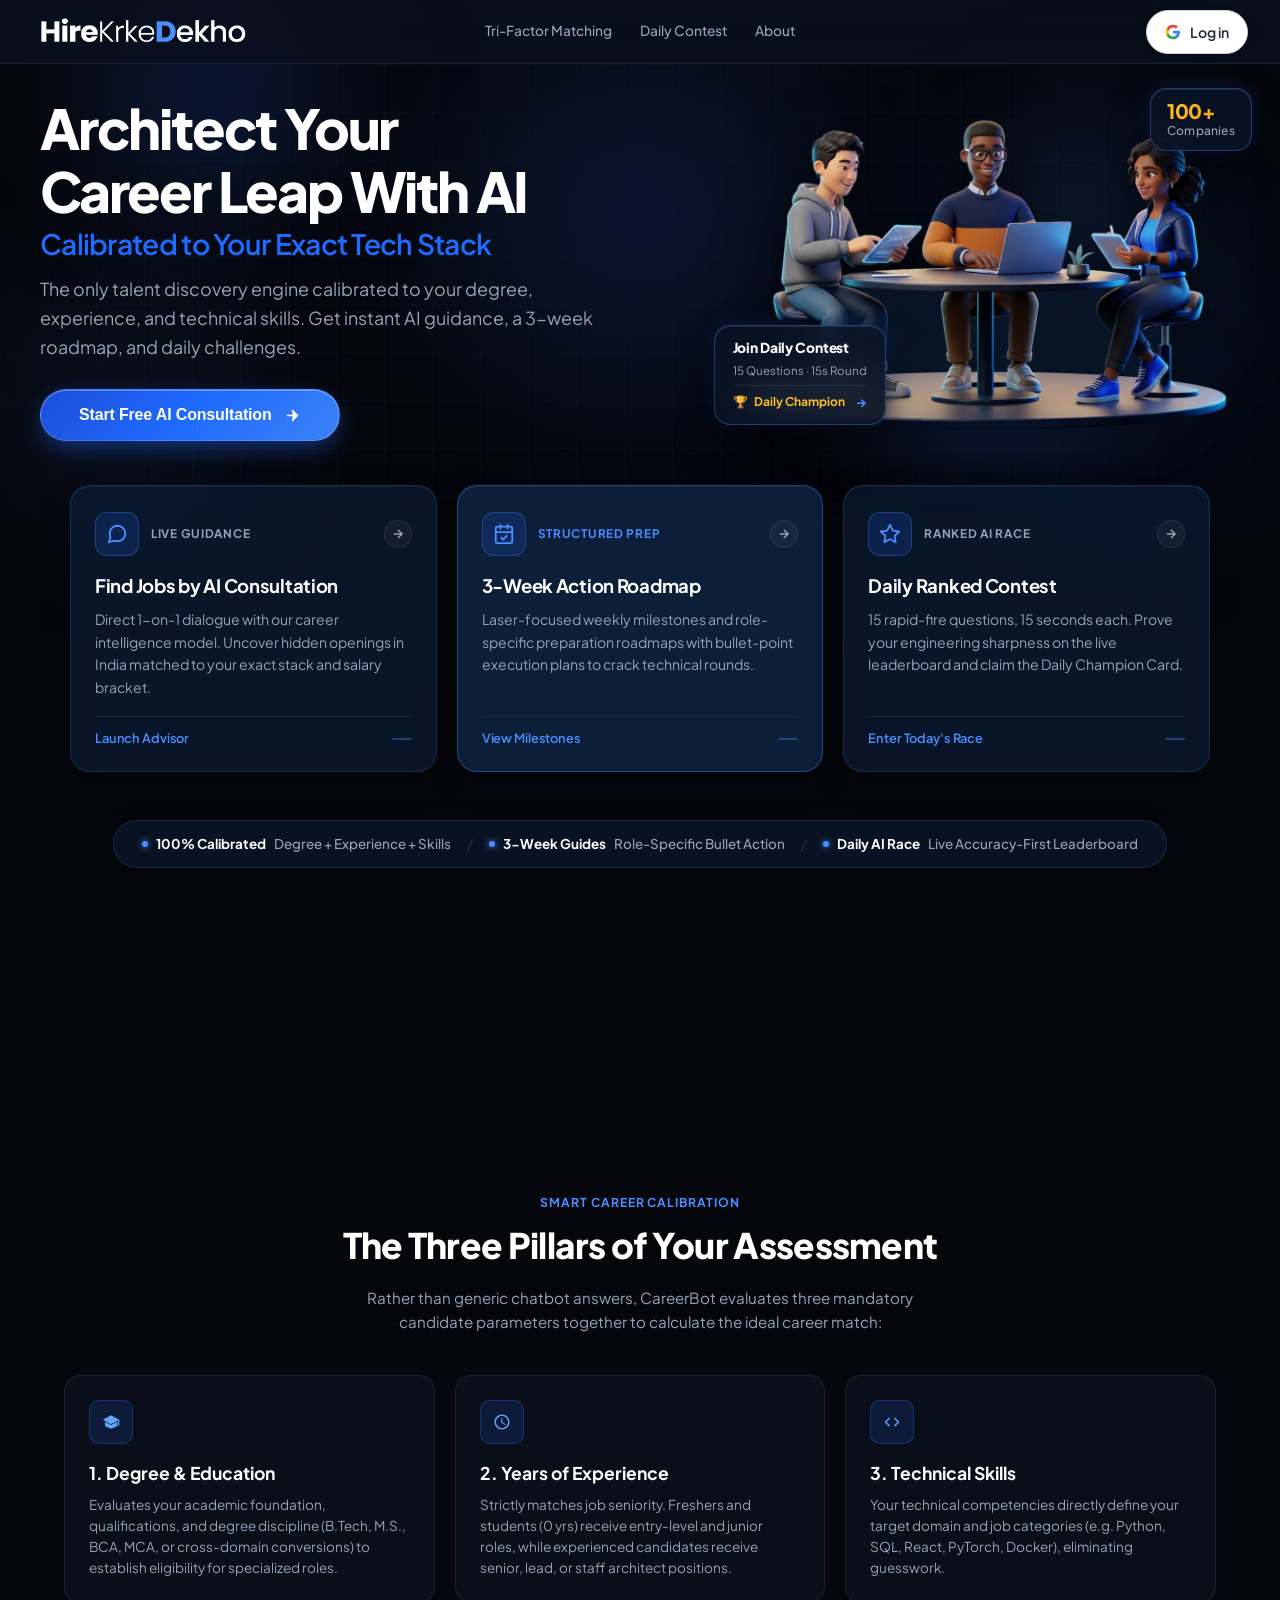
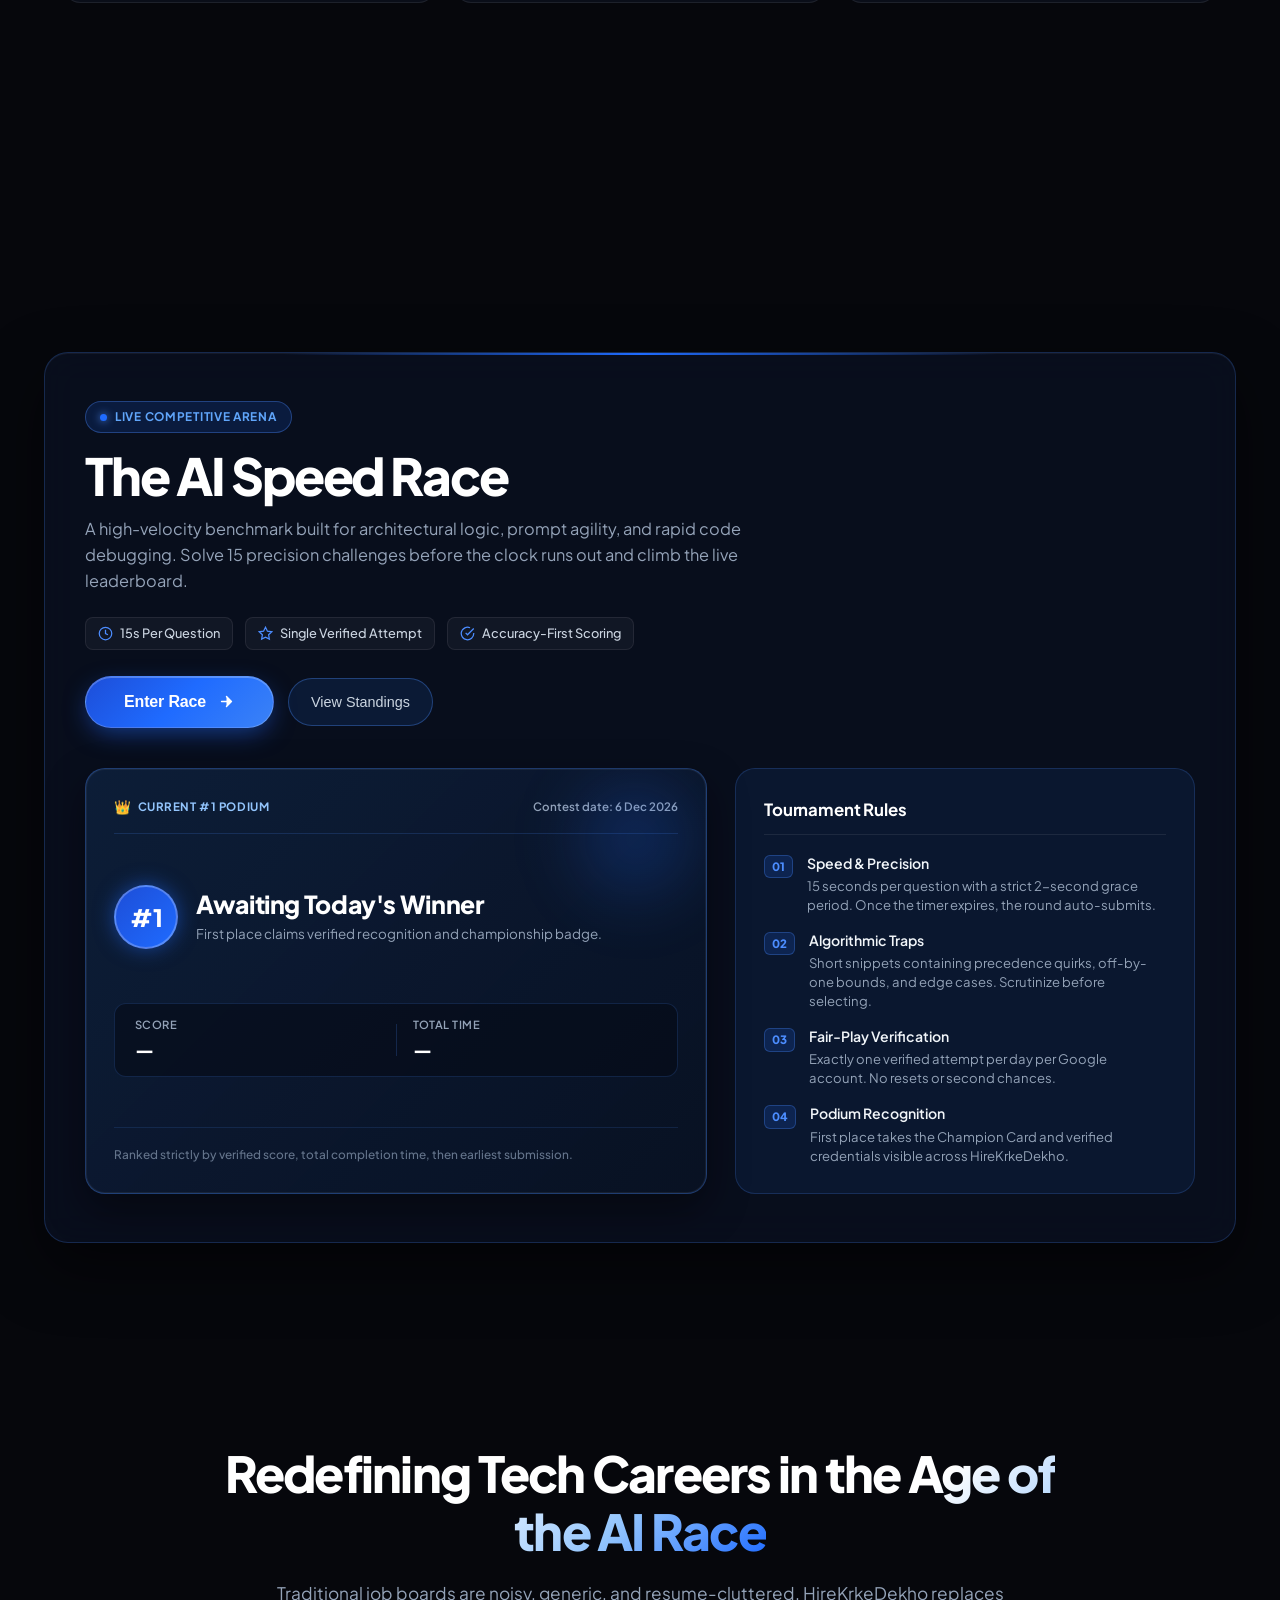
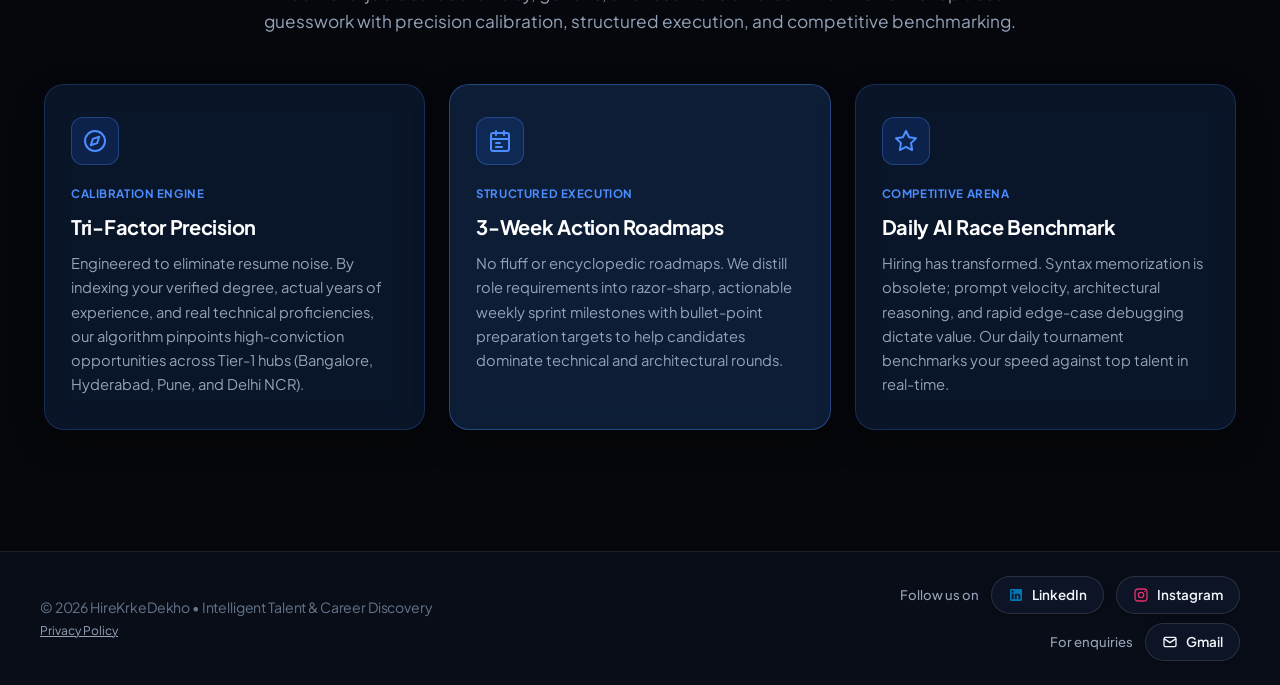
==== commit 3db904ea: "ALembic changes" ====
--- a/templates/index.html
+++ b/templates/index.html
@@ -81,7 +81,7 @@
                     <h1 class="hero-title" id="hero_main_title">
                         <span class="hero-title-line">Architect Your</span>
                         <span class="hero-title-line">
-                            <span class="text-gradient-blue">Career Leap</span>
+                            <span>Career Leap</span>
                             <span class="hero-title-accent">With AI</span>
                         </span>
                         <span class="hero-title-subline">Calibrated to Your Exact Tech Stack</span>
--- a/static/app.css
+++ b/static/app.css
@@ -618,7 +618,7 @@
             display: block;
             font-size: clamp(1.15rem, 2.2vw, 1.85rem);
             font-weight: 600;
-            color: #94a3b8;
+            color: var(--primary);
             letter-spacing: -0.025em;
             margin-top: 4px;
         }
@@ -757,11 +757,11 @@
             transition: transform 0.25s ease, border-color 0.25s ease, box-shadow 0.25s ease;
         }
 
-        /* Badge 1: 5000+ Companies (Top Right) */
+        /* Badge 1: 100+ Companies (Top Right, outside avatar frame) */
         .badge-companies {
-            top: 4%;
+            top: -12px;
             right: -12px;
-            padding: 12px 18px;
+            padding: 10px 16px;
             animation: badge-float-top 5s ease-in-out infinite alternate;
         }
 
@@ -1767,7 +1767,7 @@
             .race-arena-container { padding: 24px 18px; }
             .race-actions-row { flex-direction: column; width: 100%; align-items: stretch; }
             .btn-race-start, .btn-race-standings { width: 100%; justify-content: center; }
-            .badge-companies { top: 2%; right: -6px; padding: 8px 12px; }
+            .badge-companies { top: -10px; right: -10px; padding: 8px 12px; }
             .badge-companies .badge-comp-number { font-size: 1.05rem; }
             .badge-reviews { bottom: 4%; left: -6px; padding: 8px 12px; }
         }
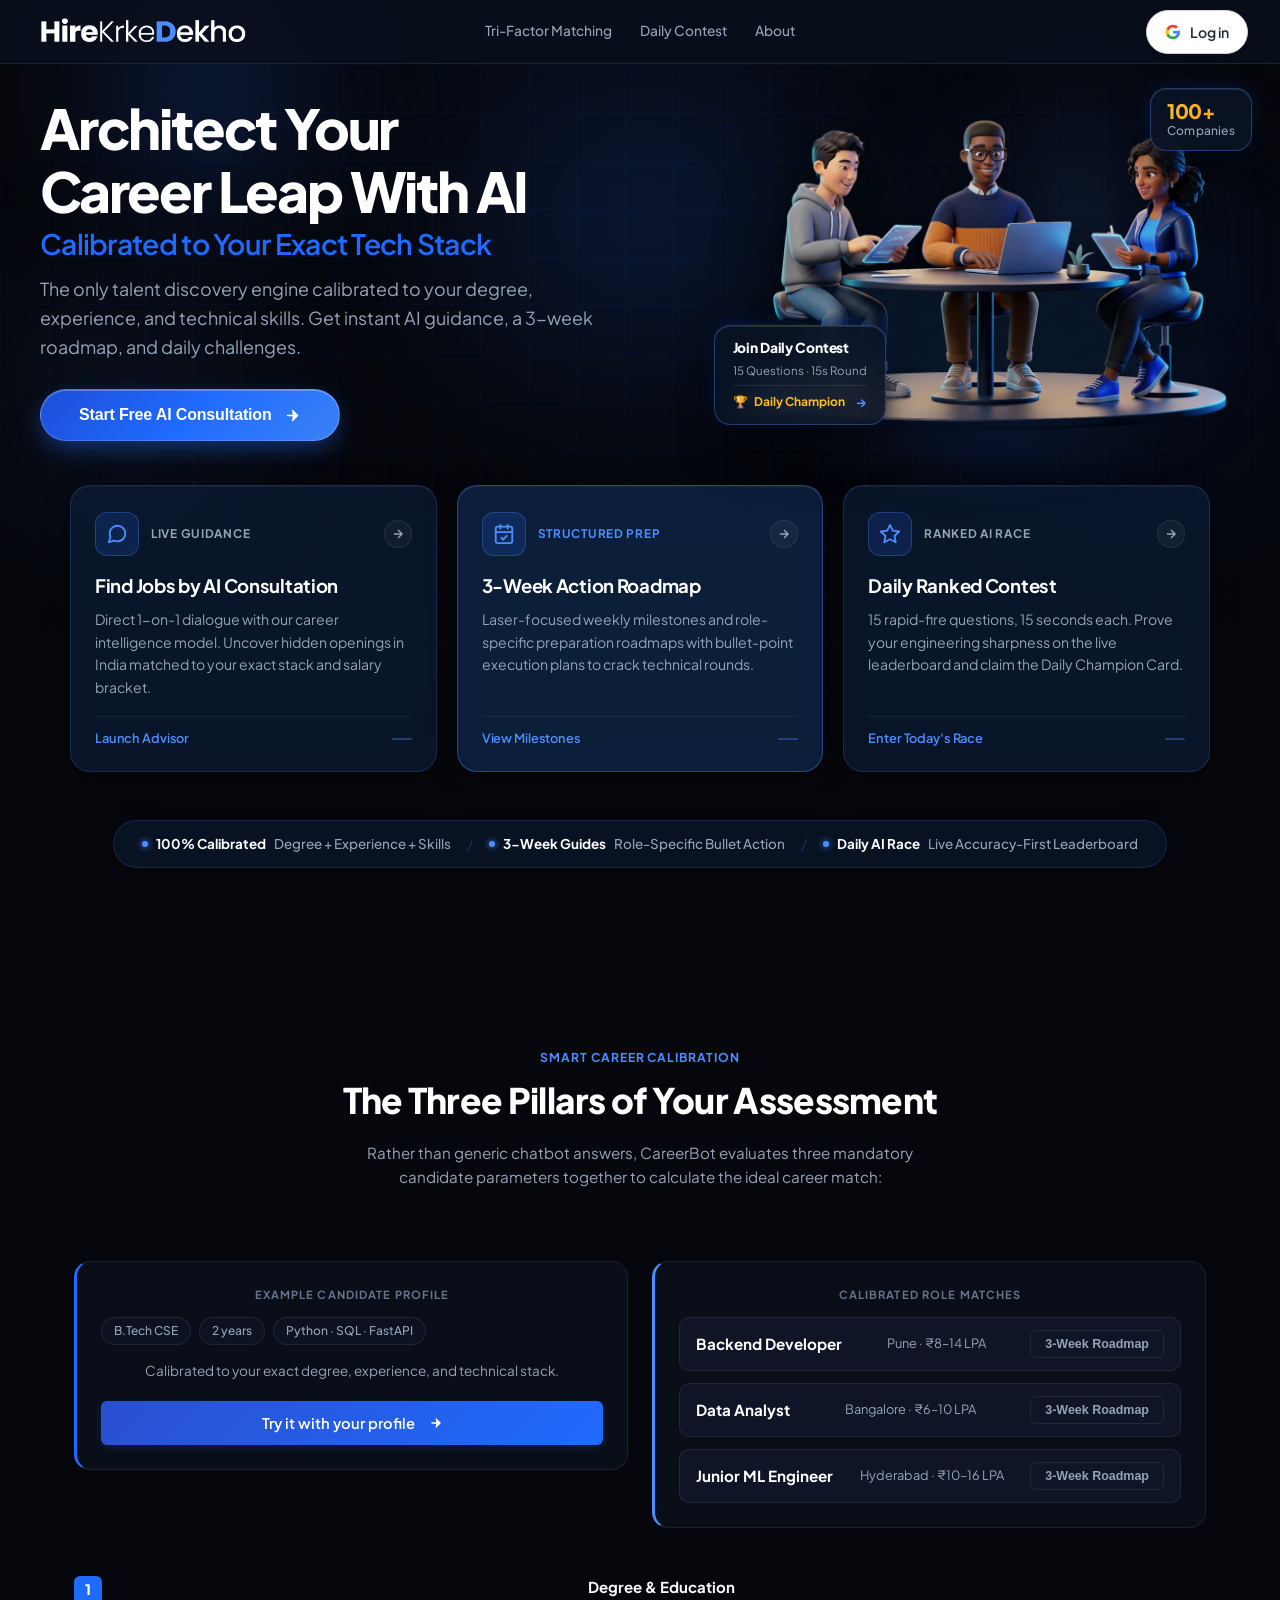
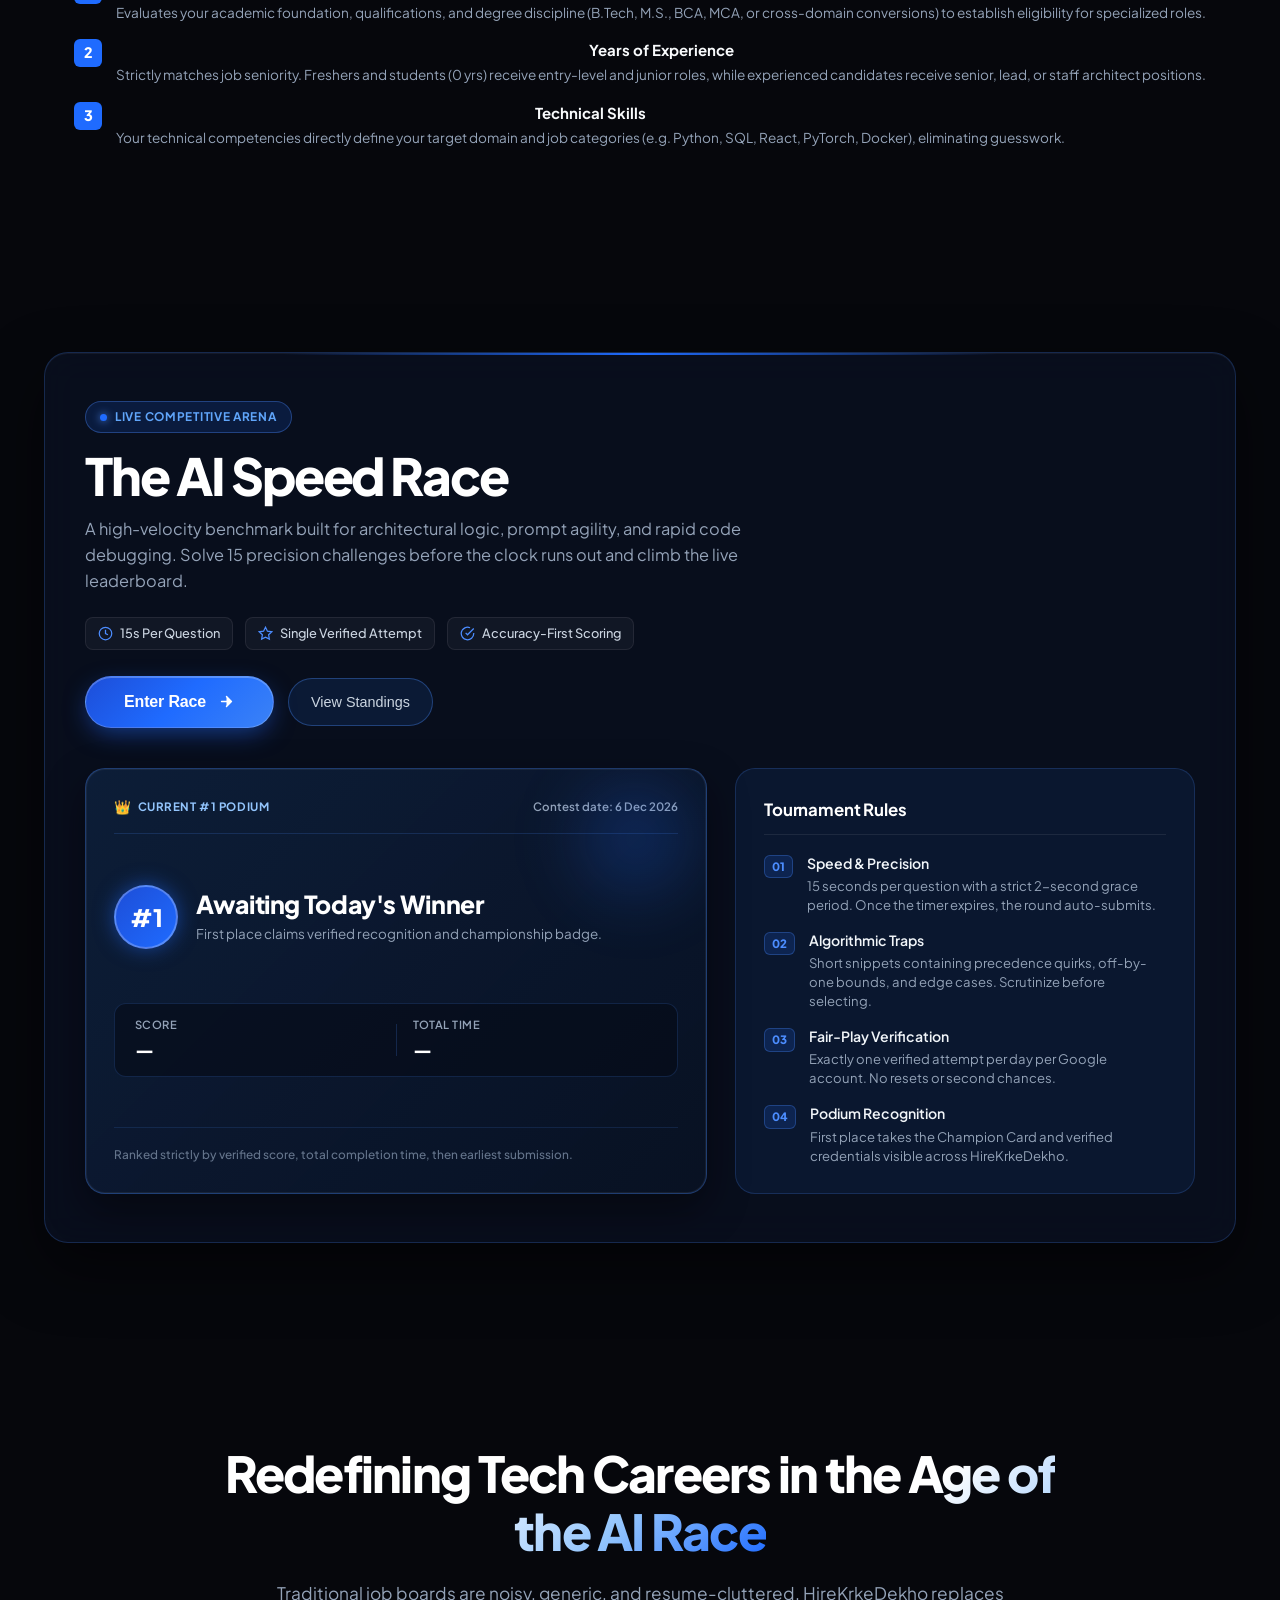
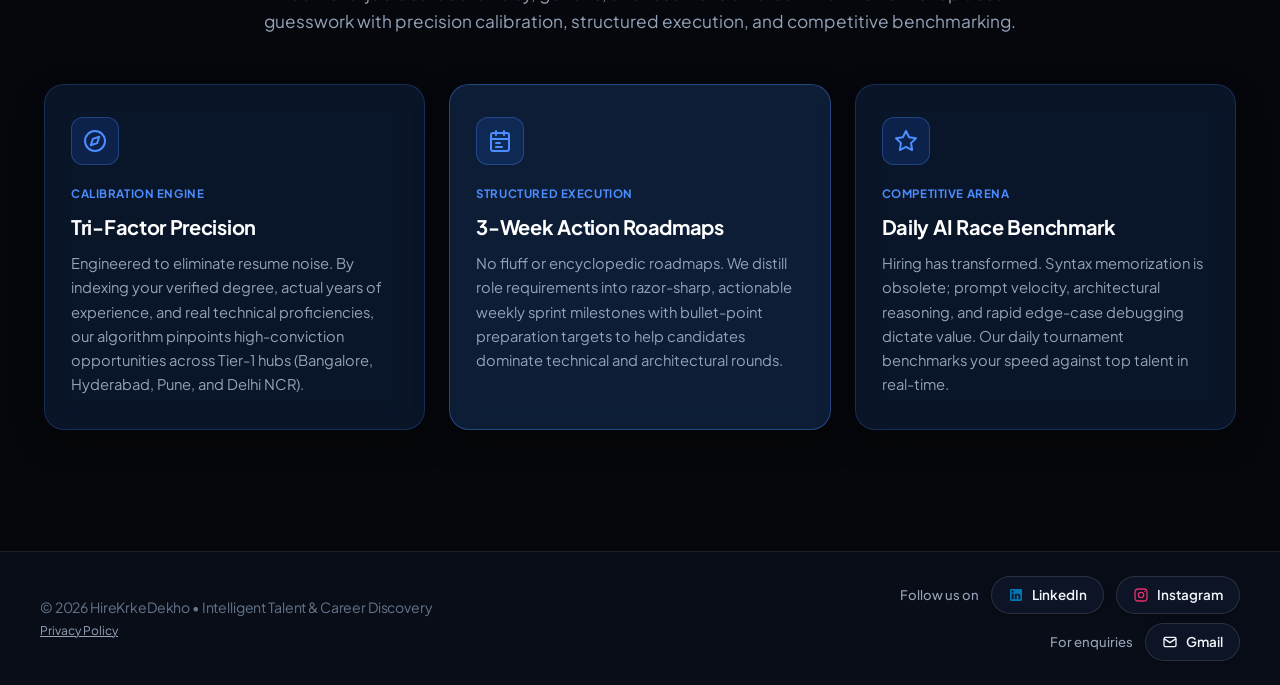
==== commit 6e9d8031: "Redesign how_it_works section with calibration sample output" ====
--- a/templates/index.html
+++ b/templates/index.html
@@ -12,7 +12,7 @@
     <link href="https://fonts.googleapis.com/css2?family=Plus+Jakarta+Sans:wght@300;400;500;600;700;800&family=Poppins:wght@300;400;500;600;700&display=swap"
         rel="stylesheet">
     <script src="https://accounts.google.com/gsi/client" async defer></script>
-<link rel="stylesheet" href="/static/app.css?v=20261029-job-pagination">
+<link rel="stylesheet" href="/static/app.css?v=20261030-race-interactions">
     <link rel="icon" type="image/png" href="/static/favicon.ico">
     <link rel="shortcut icon" type="image/png" href="/static/favicon.ico">
 </head>
@@ -451,46 +451,68 @@
             calculate the ideal career match:
         </p>
 
-        <div class="tri-factor-grid">
-            <div class="tri-card">
-                <div class="tri-icon-box">
-                    <svg class="icon" viewBox="0 0 24 24">
-                        <path d="M12 3L1 9l11 6 9-4.91V17h2V9L12 3zm0 13l-8-4.36v5.86L12 21l8-3.5v-5.86L12 16z" />
+        <!-- Live-style sample output: profile on left, calibrated roles on right -->
+        <div class="calibration-sample">
+            <div class="sample-card sample-profile">
+                <span class="sample-label">Example Candidate Profile</span>
+                <div class="profile-chips">
+                    <span class="chip">B.Tech CSE</span>
+                    <span class="chip">2 years</span>
+                    <span class="chip">Python · SQL · FastAPI</span>
+                </div>
+                <p class="sample-note">Calibrated to your exact degree, experience, and technical stack.</p>
+                <button class="btn-primary-action sample-cta" type="button" onclick="openConsultation()">
+                    Try it with your profile
+                    <svg class="icon icon-sm" viewBox="0 0 24 24" aria-hidden="true" style="margin-left:8px;">
+                        <path d="M5 12h14M12 5l7 7-7 7" stroke="currentColor" stroke-width="2.2" stroke-linecap="round" stroke-linejoin="round"/>
                     </svg>
-                </div>
-                <h3>1. Degree &amp; Education</h3>
-                <p>
-                    Evaluates your academic foundation, qualifications, and degree discipline (B.Tech, M.S., BCA, MCA,
-                    or cross-domain conversions) to establish eligibility for specialized roles.
-                </p>
-            </div>
-
-            <div class="tri-card">
-                <div class="tri-icon-box">
-                    <svg class="icon" viewBox="0 0 24 24">
-                        <path
-                            d="M11.99 2C6.47 2 2 6.48 2 12s4.47 10 9.99 10C17.52 22 22 17.52 22 12S17.52 2 11.99 2zM12 20c-4.42 0-8-3.58-8-8s3.58-8 8-8 8 3.58 8 8-3.58 8-8 8zm.5-13H11v6l5.25 3.15.75-1.23-4.5-2.67z" />
-                    </svg>
-                </div>
-                <h3>2. Years of Experience</h3>
-                <p>
-                    Strictly matches job seniority. Freshers and students (0 yrs) receive entry-level and junior roles,
-                    while experienced candidates receive senior, lead, or staff architect positions.
-                </p>
-            </div>
-
-            <div class="tri-card">
-                <div class="tri-icon-box">
-                    <svg class="icon" viewBox="0 0 24 24">
-                        <path
-                            d="M9.4 16.6L4.8 12l4.6-4.6L8 6l-6 6 6 6 1.4-1.4zm5.2 0l4.6-4.6-4.6-4.6L16 6l6 6-6 6-1.4-1.4z" />
-                    </svg>
-                </div>
-                <h3>3. Technical Skills</h3>
-                <p>
-                    Your technical competencies directly define your target domain and job categories (e.g. Python, SQL,
-                    React, PyTorch, Docker), eliminating guesswork.
-                </p>
+                </button>
+            </div>
+
+            <div class="sample-card sample-roles">
+                <span class="sample-label">Calibrated Role Matches</span>
+                <div class="role-list">
+                    <div class="role-item">
+                        <strong class="role-title">Backend Developer</strong>
+                        <span class="role-meta">Pune · ₹8–14 LPA</span>
+                        <button class="btn-roadmap" type="button" onclick="openConsultation()">3-Week Roadmap</button>
+                    </div>
+                    <div class="role-item">
+                        <strong class="role-title">Data Analyst</strong>
+                        <span class="role-meta">Bangalore · ₹6–10 LPA</span>
+                        <button class="btn-roadmap" type="button" onclick="openConsultation()">3-Week Roadmap</button>
+                    </div>
+                    <div class="role-item">
+                        <strong class="role-title">Junior ML Engineer</strong>
+                        <span class="role-meta">Hyderabad · ₹10–16 LPA</span>
+                        <button class="btn-roadmap" type="button" onclick="openConsultation()">3-Week Roadmap</button>
+                    </div>
+                </div>
+            </div>
+        </div>
+
+        <!-- Three pillars as compact plain text -->
+        <div class="tri-pillars-text">
+            <div class="pillar-row">
+                <span class="pillar-num">1</span>
+                <div>
+                    <strong>Degree & Education</strong>
+                    <p>Evaluates your academic foundation, qualifications, and degree discipline (B.Tech, M.S., BCA, MCA, or cross-domain conversions) to establish eligibility for specialized roles.</p>
+                </div>
+            </div>
+            <div class="pillar-row">
+                <span class="pillar-num">2</span>
+                <div>
+                    <strong>Years of Experience</strong>
+                    <p>Strictly matches job seniority. Freshers and students (0 yrs) receive entry-level and junior roles, while experienced candidates receive senior, lead, or staff architect positions.</p>
+                </div>
+            </div>
+            <div class="pillar-row">
+                <span class="pillar-num">3</span>
+                <div>
+                    <strong>Technical Skills</strong>
+                    <p>Your technical competencies directly define your target domain and job categories (e.g. Python, SQL, React, PyTorch, Docker), eliminating guesswork.</p>
+                </div>
             </div>
         </div>
     </section>
@@ -862,7 +884,7 @@
     </div>
 
     <!-- Application Script -->
-    <script src="/static/app.js?v=20261029-job-pagination" defer></script>
+    <script src="/static/app.js?v=20261030-race-interactions" defer></script>
 </body>
 
     <!-- Toast Container -->
--- a/static/app.css
+++ b/static/app.css
@@ -1335,52 +1335,156 @@
             line-height: 1.6;
         }
 
-        .tri-factor-grid {
+        /* ===== CALIBRATION SAMPLE OUTPUT ===== */
+        .calibration-sample {
             display: grid;
-            grid-template-columns: repeat(3, 1fr);
-            gap: 20px;
-            text-align: left;
-        }
-
-        .tri-card {
+            grid-template-columns: 1fr 1fr;
+            gap: 24px;
+            margin: 32px 0 40px;
+            align-items: start;
+        }
+
+        .sample-card {
             background: var(--bg-surface);
             border: 1px solid var(--border-subtle);
             border-radius: var(--radius-lg);
             padding: 24px;
             position: relative;
-            transition: all 0.2s ease;
-        }
-
-        .tri-card:hover {
-            border-color: var(--primary);
-            transform: translateY(-4px);
-            box-shadow: 0 12px 28px rgba(0, 0, 0, 0.4);
-        }
-
-        .tri-icon-box {
-            width: 44px;
-            height: 44px;
-            border-radius: var(--radius-md);
-            background: rgba(37, 99, 235, 0.15);
-            border: 1px solid rgba(37, 99, 235, 0.35);
-            color: #60a5fa;
-            display: flex;
-            align-items: center;
-            justify-content: center;
-            margin-bottom: 16px;
-        }
-
-        .tri-card h3 {
-            font-size: 1.1rem;
+            overflow: hidden;
+        }
+
+        .sample-card.sample-profile {
+            border-left: 3px solid var(--primary);
+        }
+
+        .sample-card.sample-roles {
+            border-left: 3px solid var(--accent);
+        }
+
+        .sample-label {
+            display: block;
+            font-size: 0.7rem;
             font-weight: 700;
+            text-transform: uppercase;
+            letter-spacing: 0.1em;
+            color: var(--text-muted);
+            margin-bottom: 14px;
+        }
+
+        .profile-chips {
+            display: flex;
+            gap: 8px;
+            flex-wrap: wrap;
+            margin: 12px 0 16px;
+        }
+
+        .chip {
+            background: rgba(31, 107, 255, 0.12);
+            border: 1px solid rgba(31, 107, 255, 0.35);
             color: #ffffff;
-            margin-bottom: 8px;
-        }
-
-        .tri-card p {
+            font-size: 0.78rem;
+            padding: 6px 12px;
+            border-radius: 99px;
+            font-weight: 600;
+        }
+
+        .sample-note {
             font-size: 0.85rem;
             color: var(--text-secondary);
-            line-height: 1.55;
+            margin: 0 0 20px;
+            line-height: 1.5;
+        }
+
+        .sample-cta {
+            width: 100%;
+            justify-content: center;
+            gap: 8px;
+        }
+
+        .role-list {
+            display: flex;
+            flex-direction: column;
+            gap: 12px;
+        }
+
+        .role-item {
+            display: flex;
+            align-items: center;
+            justify-content: space-between;
+            background: var(--bg-card);
+            border: 1px solid var(--border-subtle);
+            border-radius: var(--radius-md);
+            padding: 12px 16px;
+        }
+
+        .role-item div {
+            display: flex;
+            flex-direction: column;
+            gap: 4px;
+        }
+
+        .role-title {
+            color: #ffffff;
+            font-size: 0.95rem;
+            font-weight: 700;
+        }
+
+        .role-meta {
+            color: var(--text-secondary);
+            font-size: 0.8rem;
+        }
+
+        .btn-roadmap {
+            background: transparent;
+            border: 1px solid var(--border-subtle);
+            color: var(--text-secondary);
+            font-size: 0.78rem;
+            font-weight: 600;
+            padding: 6px 14px;
+            border-radius: var(--radius-sm);
+            cursor: pointer;
+            transition: all 0.2s ease;
+            white-space: nowrap;
+        }
+
+        .btn-roadmap:hover {
+            border-color: var(--primary);
+            color: #ffffff;
+            background: rgba(31, 107, 255, 0.1);
+        }
+
+        /* ===== THREE PILLARS COMPACT TEXT ===== */
+        .tri-pillars-text {
+            display: flex;
+            flex-direction: column;
+            gap: 16px;
+            margin-top: 8px;
+        }
+
+        .pillar-row {
+            display: flex;
+            gap: 14px;
+            align-items: flex-start;
+        }
+
+        .pillar-num {
+            width: 28px;
+            height: 28px;
+            flex-shrink: 0;
+            background: var(--primary);
+            color: #ffffff;
+            font-weight: 800;
+            font-size: 0.9rem;
+            display: grid;
+            place-items: center;
+            border-radius: var(--radius-sm);
+        }
+
+        .pillar-row > div p {
+            margin: 4px 0 0;
+            font-size: 0.85rem;
+            color: var(--text-secondary);
+            line-height: 1.5;
         }
 
         section[id] {
@@ -4039,7 +4143,7 @@
                 flex-shrink: 0;
             }
         }
-        .race-modal { max-width: 540px; }
+        .race-modal { width: min(720px, calc(100vw - 32px)); max-width: 720px; padding: 32px; }
         #race_modal_meta, .race-status { margin: 5px 0 0; color: var(--text-secondary); font-size: .82rem; }
         .race-feature-list {
             list-style: disc inside;
@@ -4058,16 +4162,21 @@
         #race_timer { color:#fff; font-size:1.15rem; }
         .race-timer-track { height:6px; overflow:hidden; border-radius:99px; background:#202e4a; }
         .race-timer-track i { display:block; height:100%; width:100%; background:linear-gradient(90deg,#5b7cfa,#59d9e8); transition:width 1s linear; }
-        #race_question_text { margin:26px 0 18px; color:#fff; font-size:1.1rem; line-height:1.45; }
-        .race-options { display:grid; gap:10px; }
-        .race-options button { width:100%; padding:13px 15px; border:1px solid #2d3d5e; border-radius:10px; background:#111d32; color:#eaf0fb; text-align:left; font:inherit; cursor:pointer; transition:.18s ease; }
+        #race_question_text { margin:30px 0 22px; color:#fff; font-size:clamp(1.2rem, 2.2vw, 1.45rem); line-height:1.45; }
+        .race-options { display:grid; gap:12px; }
+        .race-options button { width:100%; min-height:58px; padding:17px 19px; border:1px solid #2d3d5e; border-radius:12px; background:#111d32; color:#eaf0fb; text-align:left; font:inherit; font-size:1rem; cursor:pointer; transition:background .16s ease,border-color .16s ease,transform .16s ease,opacity .16s ease; }
         .race-options button:hover:not(:disabled), .race-options button:focus-visible { border-color:#6d83ff; background:#17284a; transform:translateY(-1px); }
         .race-options button:disabled { opacity:.55; cursor:not-allowed; }
+        .race-options button.race-option-selected { border-color:#7c91ff; background:#263b77; color:#fff; transform:scale(.985); opacity:1; }
+        .race-answer-saving { opacity:.92; }
+        #race_play { transition:opacity .15s ease, transform .15s ease; }
+        #race_play.race-question-leaving { opacity:0; transform:translateX(-10px); }
+        #race_play.race-question-entering { opacity:0; transform:translateX(10px); }
         #race_complete { padding:22px 0 6px; text-align:center; }
         #race_complete h4 { margin:10px 0 7px; color:#fff; font-size:1.3rem; }
         #race_complete p { margin:0 0 20px; color:var(--text-secondary); }
         .race-complete-icon { display:grid; place-items:center; width:50px; height:50px; margin:auto; border-radius:50%; background:#173d35; color:#71e2b2; font-size:1.45rem; font-weight:900; }
-        @media (max-width:640px) { .race-modal { max-width:calc(100vw - 24px); } .race-options button { padding:12px; } }
+        @media (max-width:640px) { .race-modal { width:calc(100vw - 24px); max-width:calc(100vw - 24px); padding:24px 18px; } .race-options button { min-height:54px; padding:14px; font-size:.94rem; } }
         .race-leaderboard-modal { width:min(560px, calc(100vw - 24px)); max-width:560px; }
         #race_leaderboard_date { margin:5px 0 0; color:var(--text-secondary); font-size:.8rem; }
         .leaderboard-head, .leaderboard-row { display:grid; grid-template-columns:68px minmax(0,1fr) 74px 72px; gap:10px; align-items:center; }
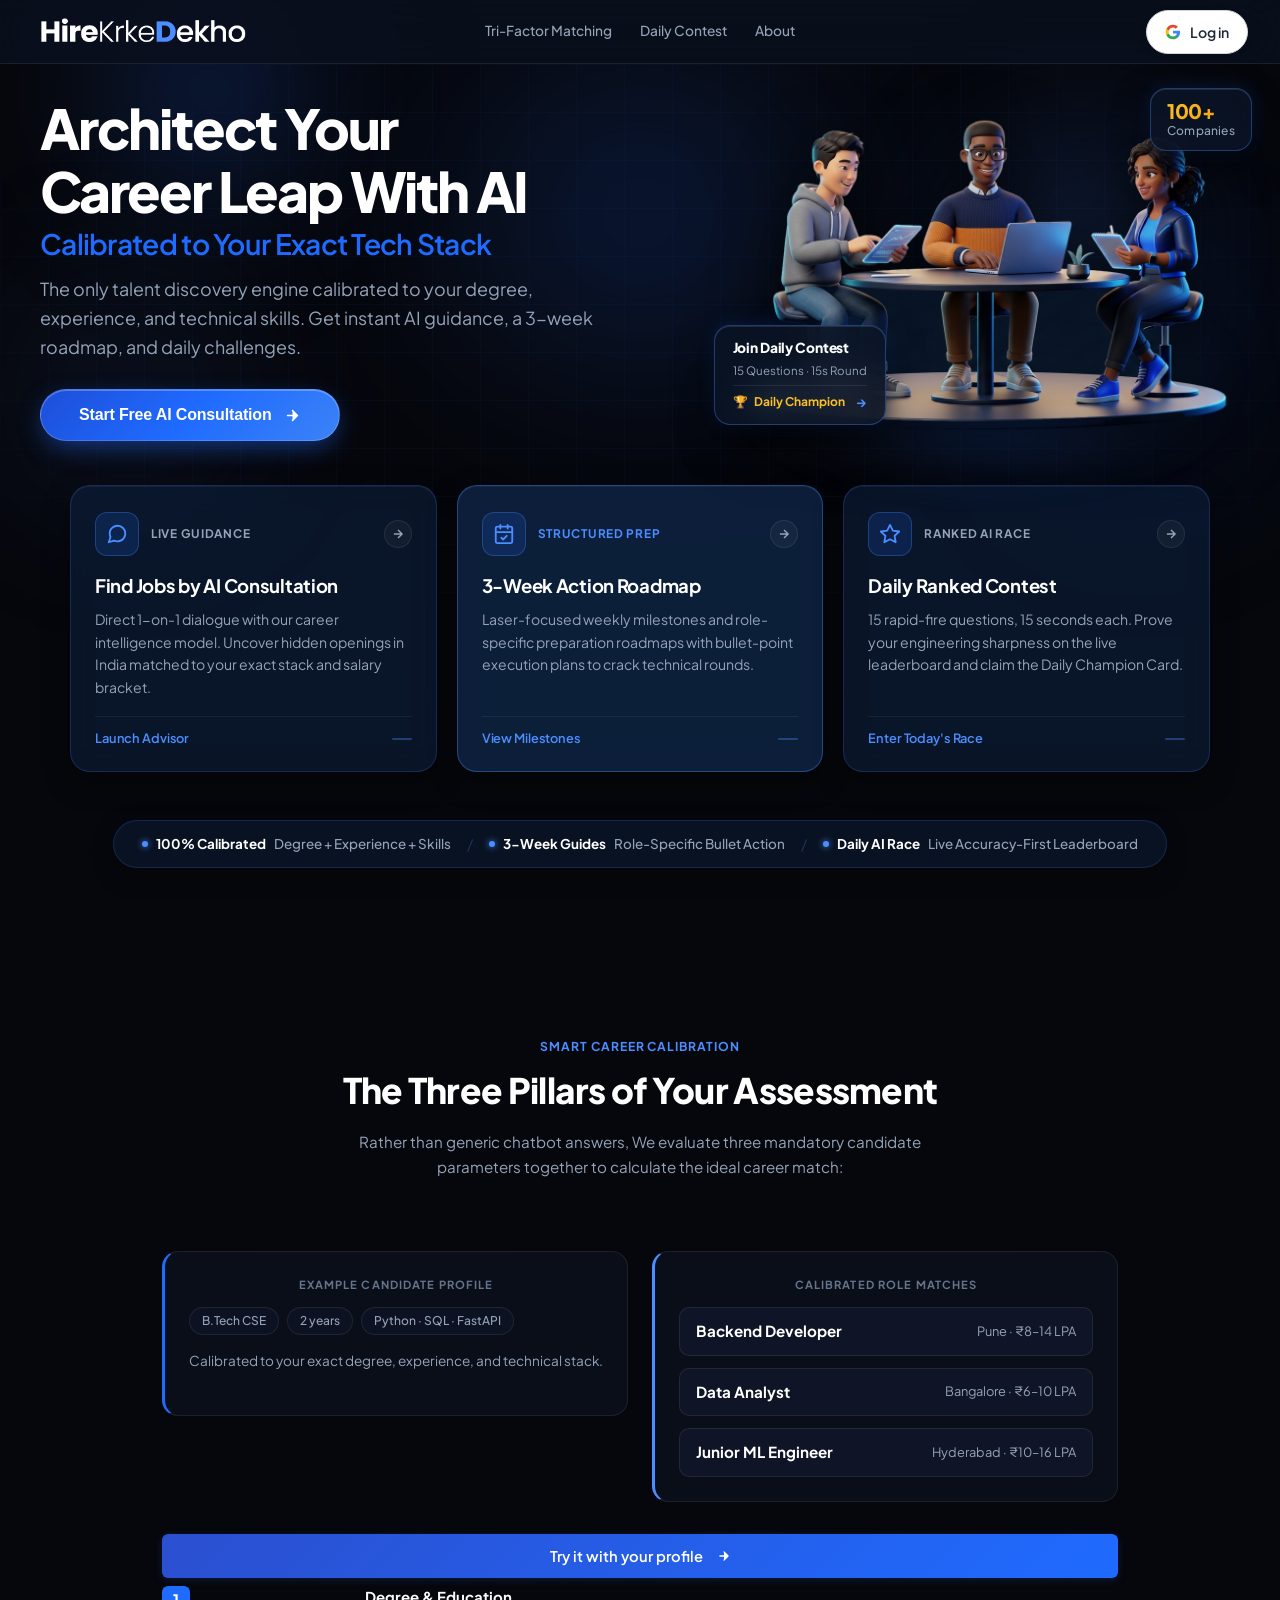
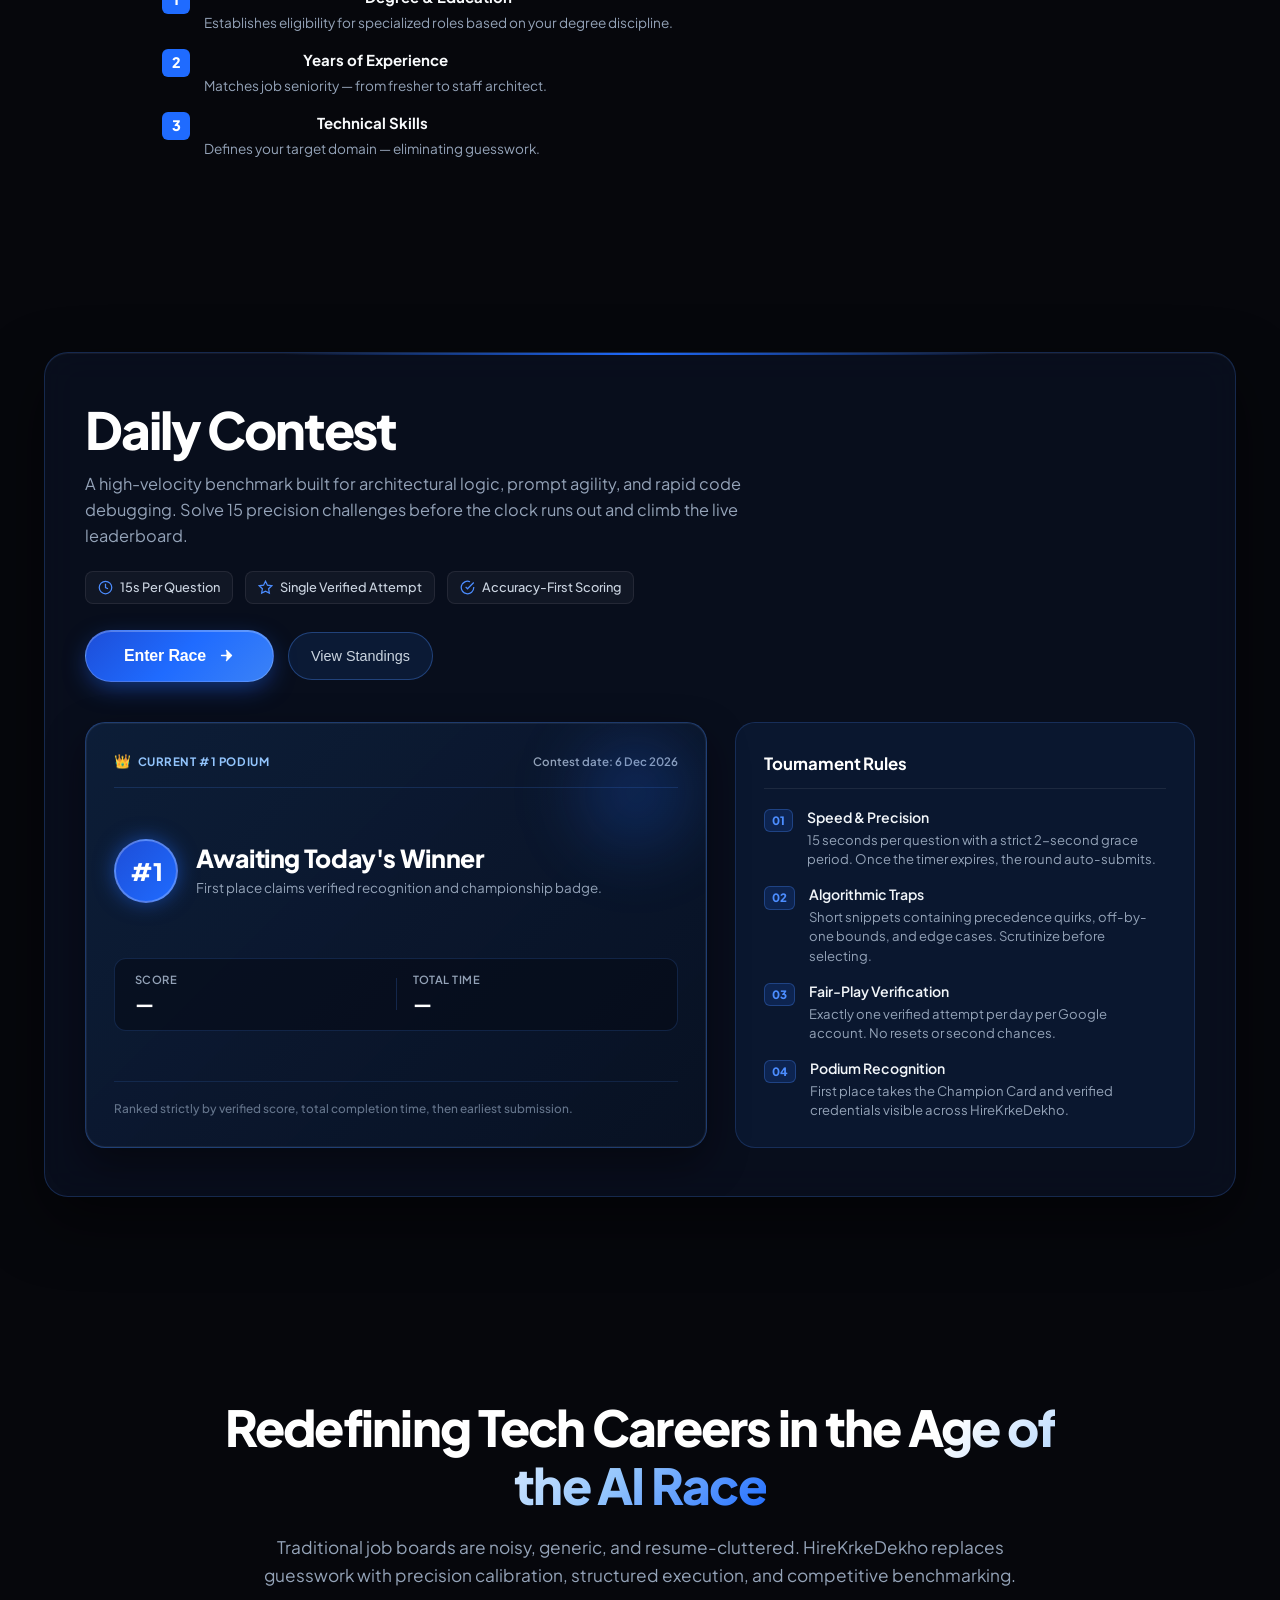
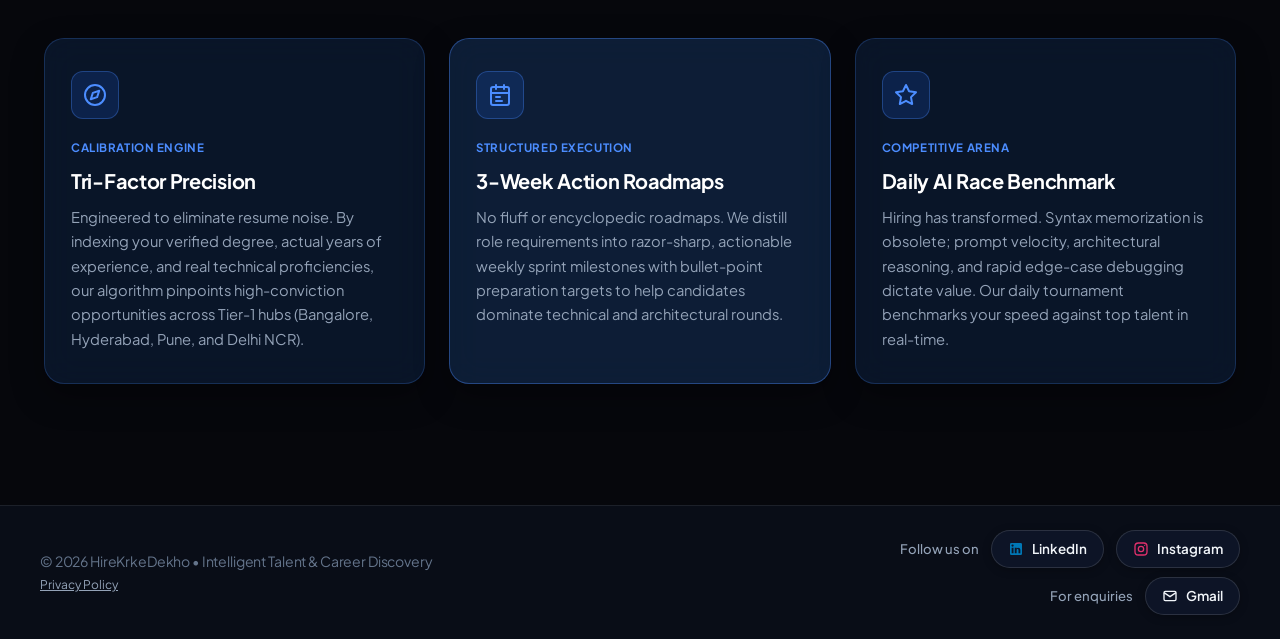
==== commit a90d3710: "Redesign how_it_works: unified calibration section, Daily Contest rename, short pillars" ====
--- a/templates/index.html
+++ b/templates/index.html
@@ -447,11 +447,10 @@
         <div class="section-eyebrow">Smart Career Calibration</div>
         <h3 class="section-title">The Three Pillars of Your Assessment</h3>
         <p class="section-desc">
-            Rather than generic chatbot answers, CareerBot evaluates three mandatory candidate parameters together to
-            calculate the ideal career match:
+            Rather than generic chatbot answers, We evaluate three mandatory candidate parameters together to calculate the ideal career match:
         </p>
 
-        <!-- Live-style sample output: profile on left, calibrated roles on right -->
+        <!-- Unified calibration sample: profile left, roles right -->
         <div class="calibration-sample">
             <div class="sample-card sample-profile">
                 <span class="sample-label">Example Candidate Profile</span>
@@ -461,12 +460,6 @@
                     <span class="chip">Python · SQL · FastAPI</span>
                 </div>
                 <p class="sample-note">Calibrated to your exact degree, experience, and technical stack.</p>
-                <button class="btn-primary-action sample-cta" type="button" onclick="openConsultation()">
-                    Try it with your profile
-                    <svg class="icon icon-sm" viewBox="0 0 24 24" aria-hidden="true" style="margin-left:8px;">
-                        <path d="M5 12h14M12 5l7 7-7 7" stroke="currentColor" stroke-width="2.2" stroke-linecap="round" stroke-linejoin="round"/>
-                    </svg>
-                </button>
             </div>
 
             <div class="sample-card sample-roles">
@@ -475,43 +468,47 @@
                     <div class="role-item">
                         <strong class="role-title">Backend Developer</strong>
                         <span class="role-meta">Pune · ₹8–14 LPA</span>
-                        <button class="btn-roadmap" type="button" onclick="openConsultation()">3-Week Roadmap</button>
                     </div>
                     <div class="role-item">
                         <strong class="role-title">Data Analyst</strong>
                         <span class="role-meta">Bangalore · ₹6–10 LPA</span>
-                        <button class="btn-roadmap" type="button" onclick="openConsultation()">3-Week Roadmap</button>
                     </div>
                     <div class="role-item">
                         <strong class="role-title">Junior ML Engineer</strong>
                         <span class="role-meta">Hyderabad · ₹10–16 LPA</span>
-                        <button class="btn-roadmap" type="button" onclick="openConsultation()">3-Week Roadmap</button>
-                    </div>
-                </div>
-            </div>
-        </div>
-
-        <!-- Three pillars as compact plain text -->
+                    </div>
+                </div>
+            </div>
+        </div>
+
+        <button class="btn-primary-action sample-cta-full" type="button" onclick="openConsultation()">
+            Try it with your profile
+            <svg class="icon icon-sm" viewBox="0 0 24 24" aria-hidden="true" style="margin-left:8px;">
+                <path d="M5 12h14M12 5l7 7-7 7" stroke="currentColor" stroke-width="2.2" stroke-linecap="round" stroke-linejoin="round"/>
+            </svg>
+        </button>
+
+        <!-- Three pillars: short & impactful -->
         <div class="tri-pillars-text">
             <div class="pillar-row">
                 <span class="pillar-num">1</span>
                 <div>
-                    <strong>Degree & Education</strong>
-                    <p>Evaluates your academic foundation, qualifications, and degree discipline (B.Tech, M.S., BCA, MCA, or cross-domain conversions) to establish eligibility for specialized roles.</p>
+                    <strong>Degree &amp; Education</strong>
+                    <p>Establishes eligibility for specialized roles based on your degree discipline.</p>
                 </div>
             </div>
             <div class="pillar-row">
                 <span class="pillar-num">2</span>
                 <div>
                     <strong>Years of Experience</strong>
-                    <p>Strictly matches job seniority. Freshers and students (0 yrs) receive entry-level and junior roles, while experienced candidates receive senior, lead, or staff architect positions.</p>
+                    <p>Matches job seniority — from fresher to staff architect.</p>
                 </div>
             </div>
             <div class="pillar-row">
                 <span class="pillar-num">3</span>
                 <div>
                     <strong>Technical Skills</strong>
-                    <p>Your technical competencies directly define your target domain and job categories (e.g. Python, SQL, React, PyTorch, Docker), eliminating guesswork.</p>
+                    <p>Defines your target domain — eliminating guesswork.</p>
                 </div>
             </div>
         </div>
@@ -523,11 +520,7 @@
         <div class="race-arena-container">
             <!-- Header Briefing -->
             <div class="race-arena-header">
-                <div class="race-live-tag">
-                    <span class="pulse-indicator"></span>
-                    <span>LIVE COMPETITIVE ARENA</span>
-                </div>
-                <h2 class="race-arena-title">The AI Speed Race</h2>
+                <h2 class="race-arena-title">Daily Contest</h2>
                 <p class="race-arena-copy">
                     A high-velocity benchmark built for architectural logic, prompt agility, and rapid code debugging.
                     Solve 15 precision challenges before the clock runs out and climb the live leaderboard.
--- a/static/app.css
+++ b/static/app.css
@@ -1340,7 +1340,7 @@
             display: grid;
             grid-template-columns: 1fr 1fr;
             gap: 24px;
-            margin: 32px 0 40px;
+            margin: 32px 0 24px;
             align-items: start;
         }
 
@@ -1395,10 +1395,11 @@
             line-height: 1.5;
         }
 
-        .sample-cta {
+        .sample-cta-full {
             width: 100%;
             justify-content: center;
             gap: 8px;
+            margin-top: 8px;
         }
 
         .role-list {
@@ -1432,25 +1433,6 @@
         .role-meta {
             color: var(--text-secondary);
             font-size: 0.8rem;
-        }
-
-        .btn-roadmap {
-            background: transparent;
-            border: 1px solid var(--border-subtle);
-            color: var(--text-secondary);
-            font-size: 0.78rem;
-            font-weight: 600;
-            padding: 6px 14px;
-            border-radius: var(--radius-sm);
-            cursor: pointer;
-            transition: all 0.2s ease;
-            white-space: nowrap;
-        }
-
-        .btn-roadmap:hover {
-            border-color: var(--primary);
-            color: #ffffff;
-            background: rgba(31, 107, 255, 0.1);
         }
 
         /* ===== THREE PILLARS COMPACT TEXT ===== */
@@ -1485,6 +1467,11 @@
             font-size: 0.85rem;
             color: var(--text-secondary);
             line-height: 1.5;
+        }
+
+        /* Remove roadmap button styles (no longer used in how_it_works) */
+        .btn-roadmap {
+            display: none;
         }
 
         section[id] {
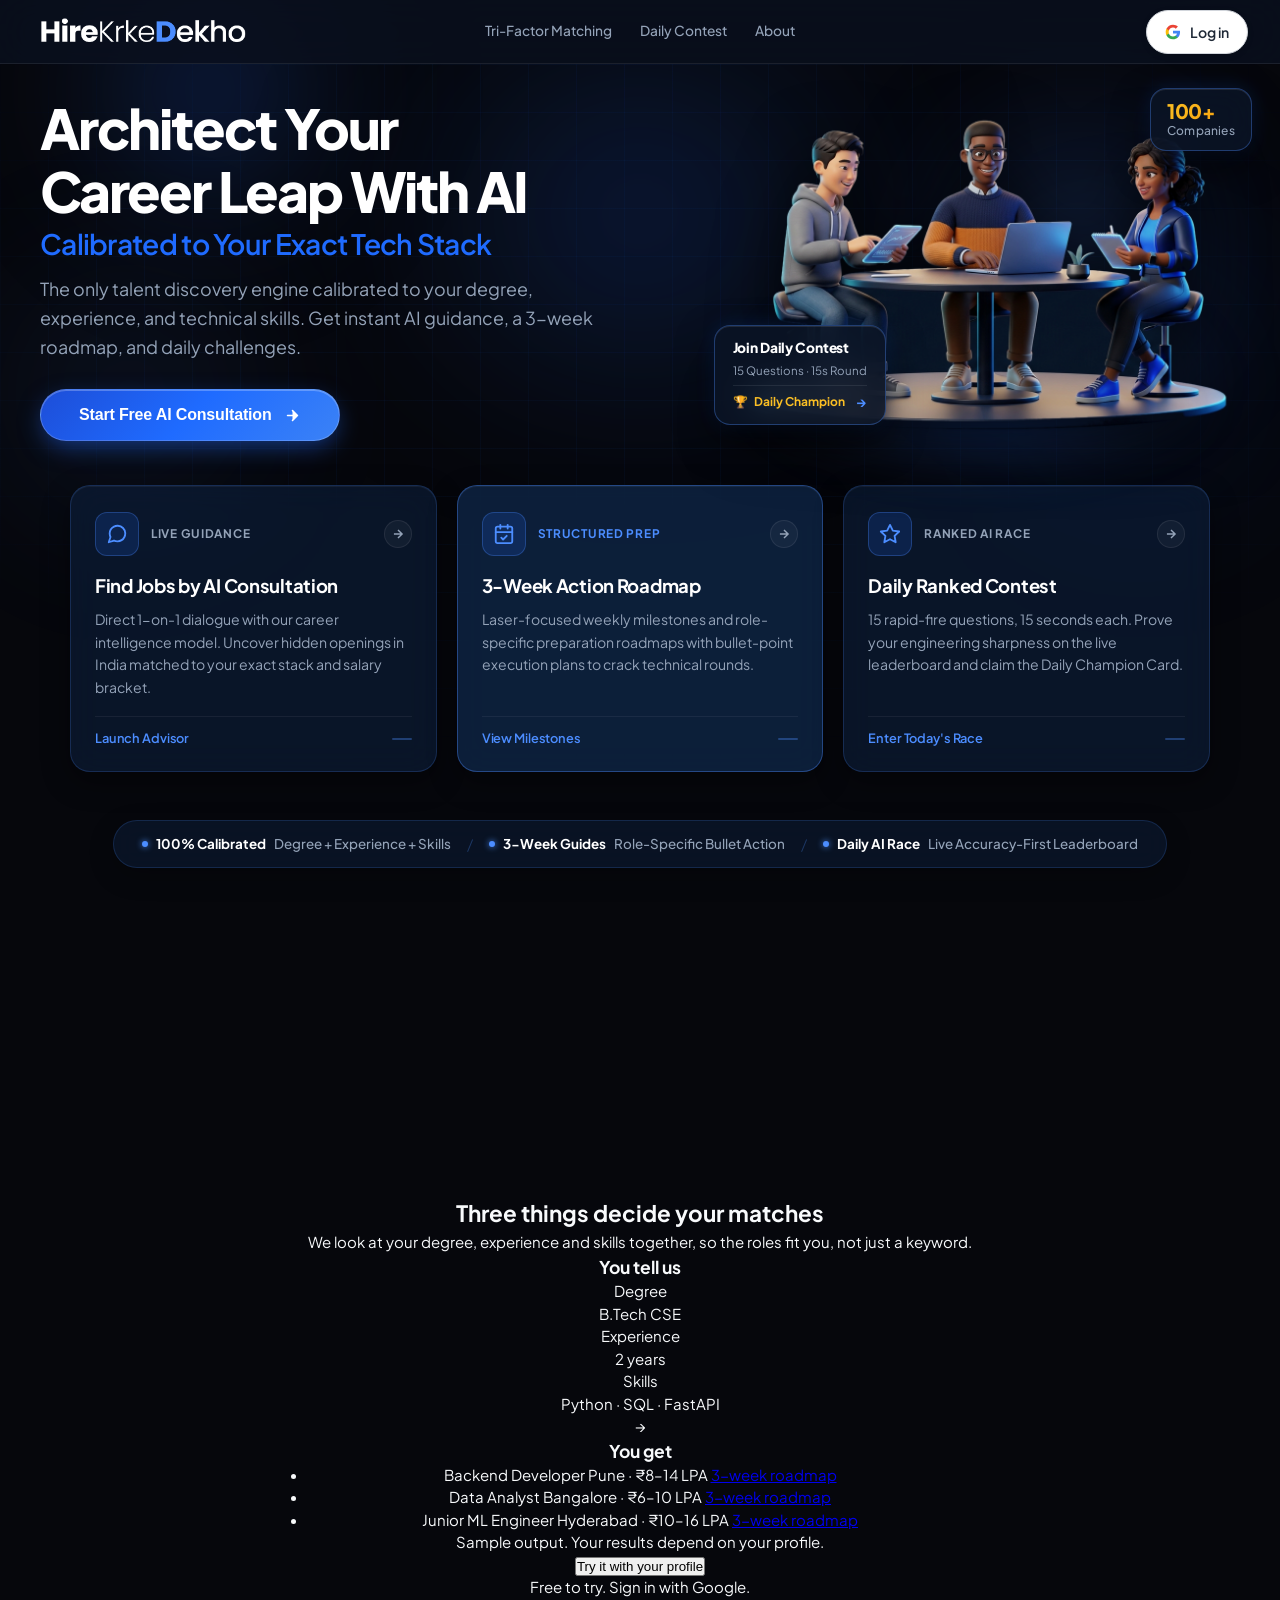
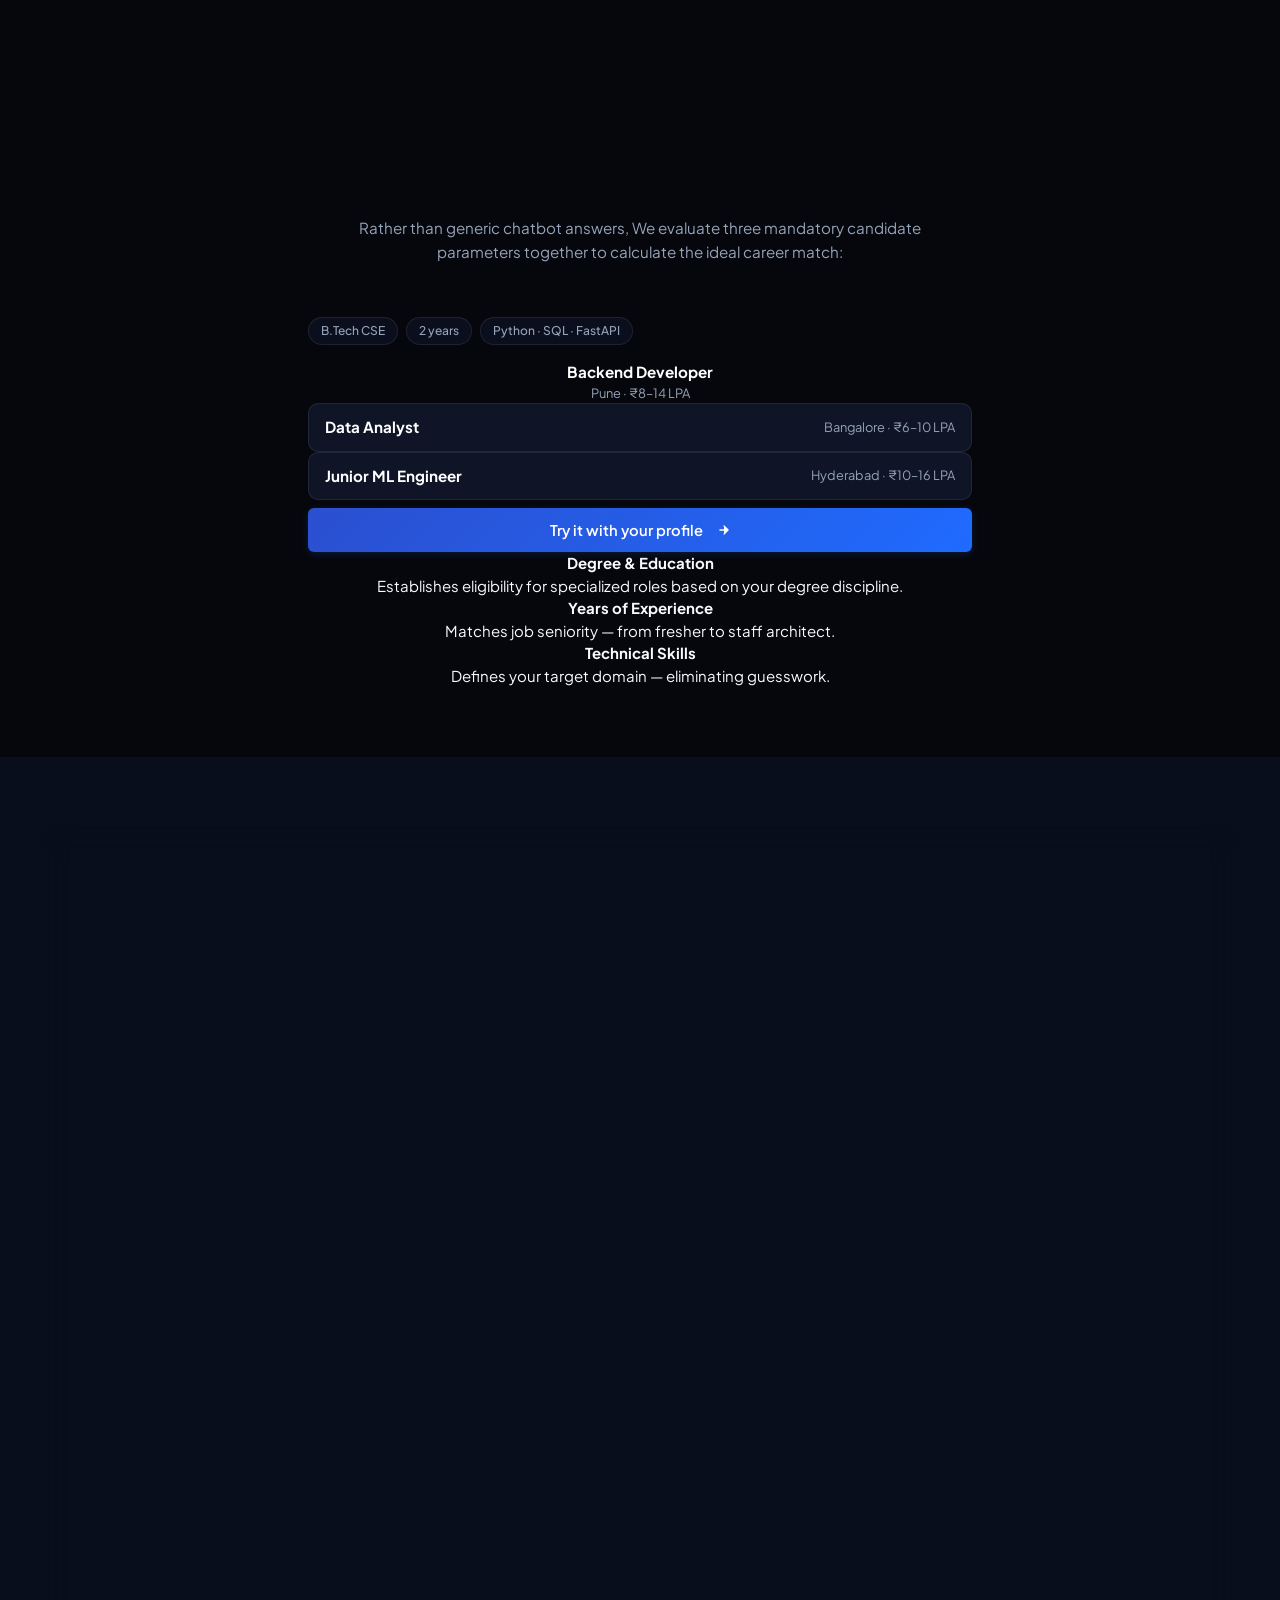
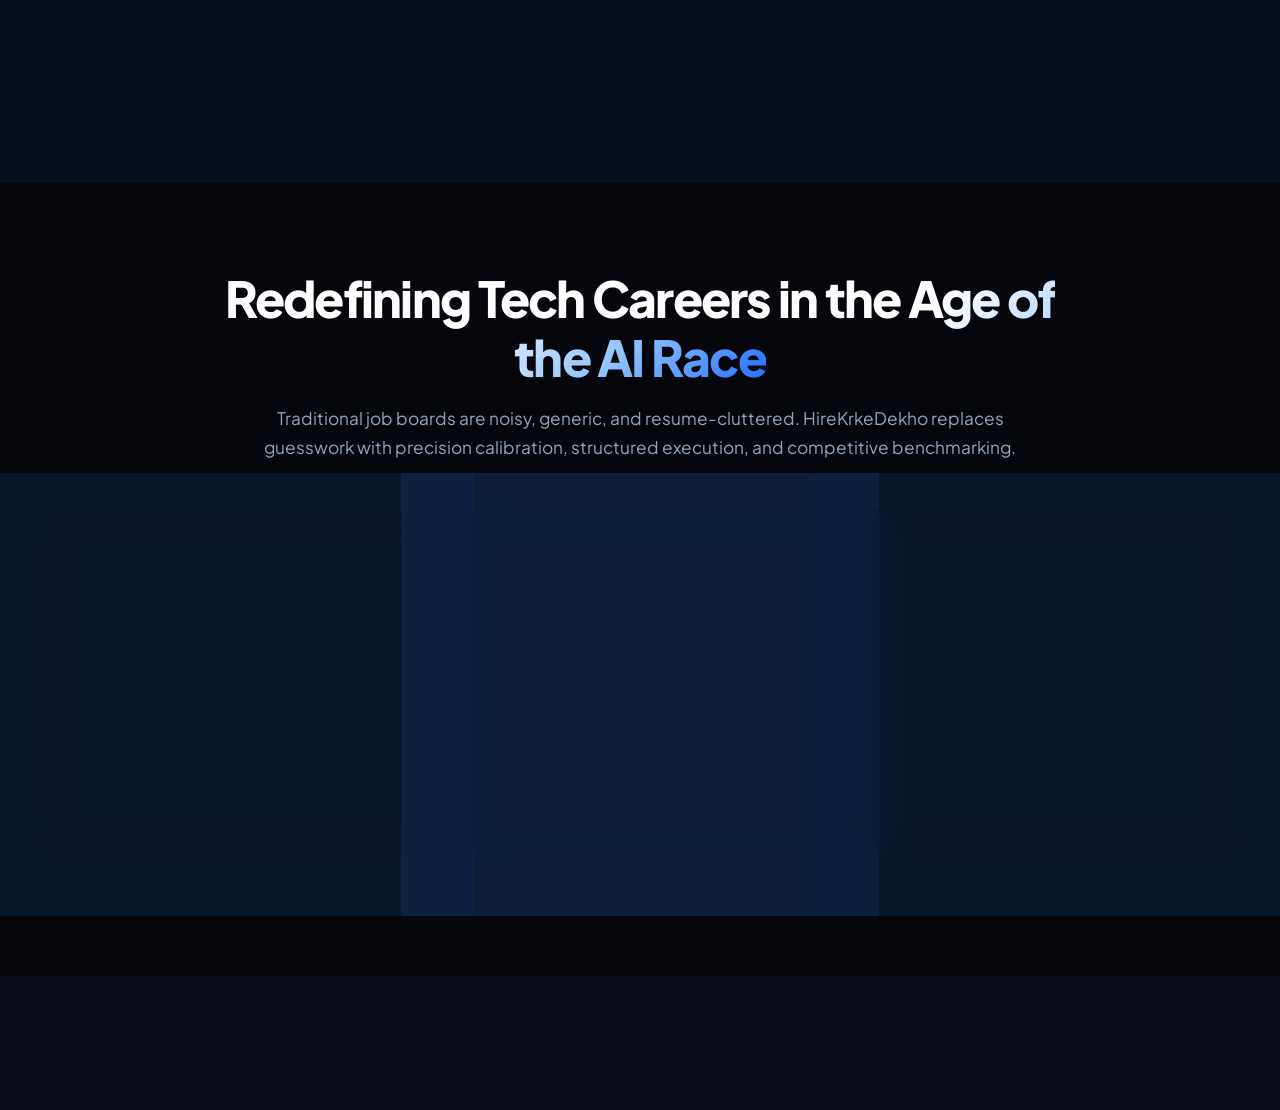
==== commit 6513045b: "Cline chokeup" ====
--- a/templates/index.html
+++ b/templates/index.html
@@ -444,28 +444,80 @@
 
     <!-- Tri-Factor Architecture Section -->
     <section class="features-section" id="how_it_works">
-        <div class="section-eyebrow">Smart Career Calibration</div>
-        <h3 class="section-title">The Three Pillars of Your Assessment</h3>
+        <section id="how_it_works" class="how">
+  <header class="how-head">
+        <h2>Three things decide your matches</h2>
+    <p>
+      We look at your degree, experience and skills together, so the roles fit you, not just a keyword.
+    </p>
+  </header>
+
+  <div class="how-grid">
+    <article class="how-card how-input" aria-labelledby="how-in">
+      <h3 id="how-in">You tell us</h3>
+      <dl>
+        <div>
+          <dt>Degree</dt>
+          <dd>B.Tech CSE</dd>
+        </div>
+        <div>
+          <dt>Experience</dt>
+          <dd>2 years</dd>
+        </div>
+        <div>
+          <dt>Skills</dt>
+          <dd>Python · SQL · FastAPI</dd>
+        </div>
+      </dl>
+    </article>
+
+    <div class="how-arrow" aria-hidden="true">→</div>
+
+    <article class="how-card how-output" aria-labelledby="how-out">
+      <h3 id="how-out">You get</h3>
+      <ul>
+        <li>
+          <span>Backend Developer</span>
+          <span>Pune · ₹8–14 LPA</span>
+          <a href="#" class="roadmap-btn" onclick="openConsultation()">3-week roadmap</a>
+        </li>
+        <li>
+          <span>Data Analyst</span>
+          <span>Bangalore · ₹6–10 LPA</span>
+          <a href="#" class="roadmap-btn" onclick="openConsultation()">3-week roadmap</a>
+        </li>
+        <li>
+          <span>Junior ML Engineer</span>
+          <span>Hyderabad · ₹10–16 LPA</span>
+          <a href="#" class="roadmap-btn" onclick="openConsultation()">3-week roadmap</a>
+        </li>
+      </ul>
+      <p class="how-note">
+        Sample output. Your results depend on your profile.
+      </p>
+    </article>
+  </div>
+
+  <div class="how-cta">
+    <button>Try it with your profile</button>
+    <p>Free to try. Sign in with Google.</p>
+  </div>
+</section>
         <p class="section-desc">
             Rather than generic chatbot answers, We evaluate three mandatory candidate parameters together to calculate the ideal career match:
         </p>
 
-        <!-- Unified calibration sample: profile left, roles right -->
-        <div class="calibration-sample">
-            <div class="sample-card sample-profile">
-                <span class="sample-label">Example Candidate Profile</span>
+        
                 <div class="profile-chips">
                     <span class="chip">B.Tech CSE</span>
                     <span class="chip">2 years</span>
                     <span class="chip">Python · SQL · FastAPI</span>
                 </div>
-                <p class="sample-note">Calibrated to your exact degree, experience, and technical stack.</p>
-            </div>
-
-            <div class="sample-card sample-roles">
-                <span class="sample-label">Calibrated Role Matches</span>
-                <div class="role-list">
-                    <div class="role-item">
+                
+            </div>
+
+            
+                
                         <strong class="role-title">Backend Developer</strong>
                         <span class="role-meta">Pune · ₹8–14 LPA</span>
                     </div>
@@ -488,24 +540,19 @@
             </svg>
         </button>
 
-        <!-- Three pillars: short & impactful -->
-        <div class="tri-pillars-text">
-            <div class="pillar-row">
-                <span class="pillar-num">1</span>
+        
                 <div>
                     <strong>Degree &amp; Education</strong>
                     <p>Establishes eligibility for specialized roles based on your degree discipline.</p>
                 </div>
             </div>
-            <div class="pillar-row">
-                <span class="pillar-num">2</span>
+            
                 <div>
                     <strong>Years of Experience</strong>
                     <p>Matches job seniority — from fresher to staff architect.</p>
                 </div>
             </div>
-            <div class="pillar-row">
-                <span class="pillar-num">3</span>
+            
                 <div>
                     <strong>Technical Skills</strong>
                     <p>Defines your target domain — eliminating guesswork.</p>
--- a/static/app.css
+++ b/static/app.css
@@ -4458,4 +4458,4 @@
         .auth-privacy-disclaimer a {
             color: #4C8DFF;
             text-decoration: underline;
-        }
+        }
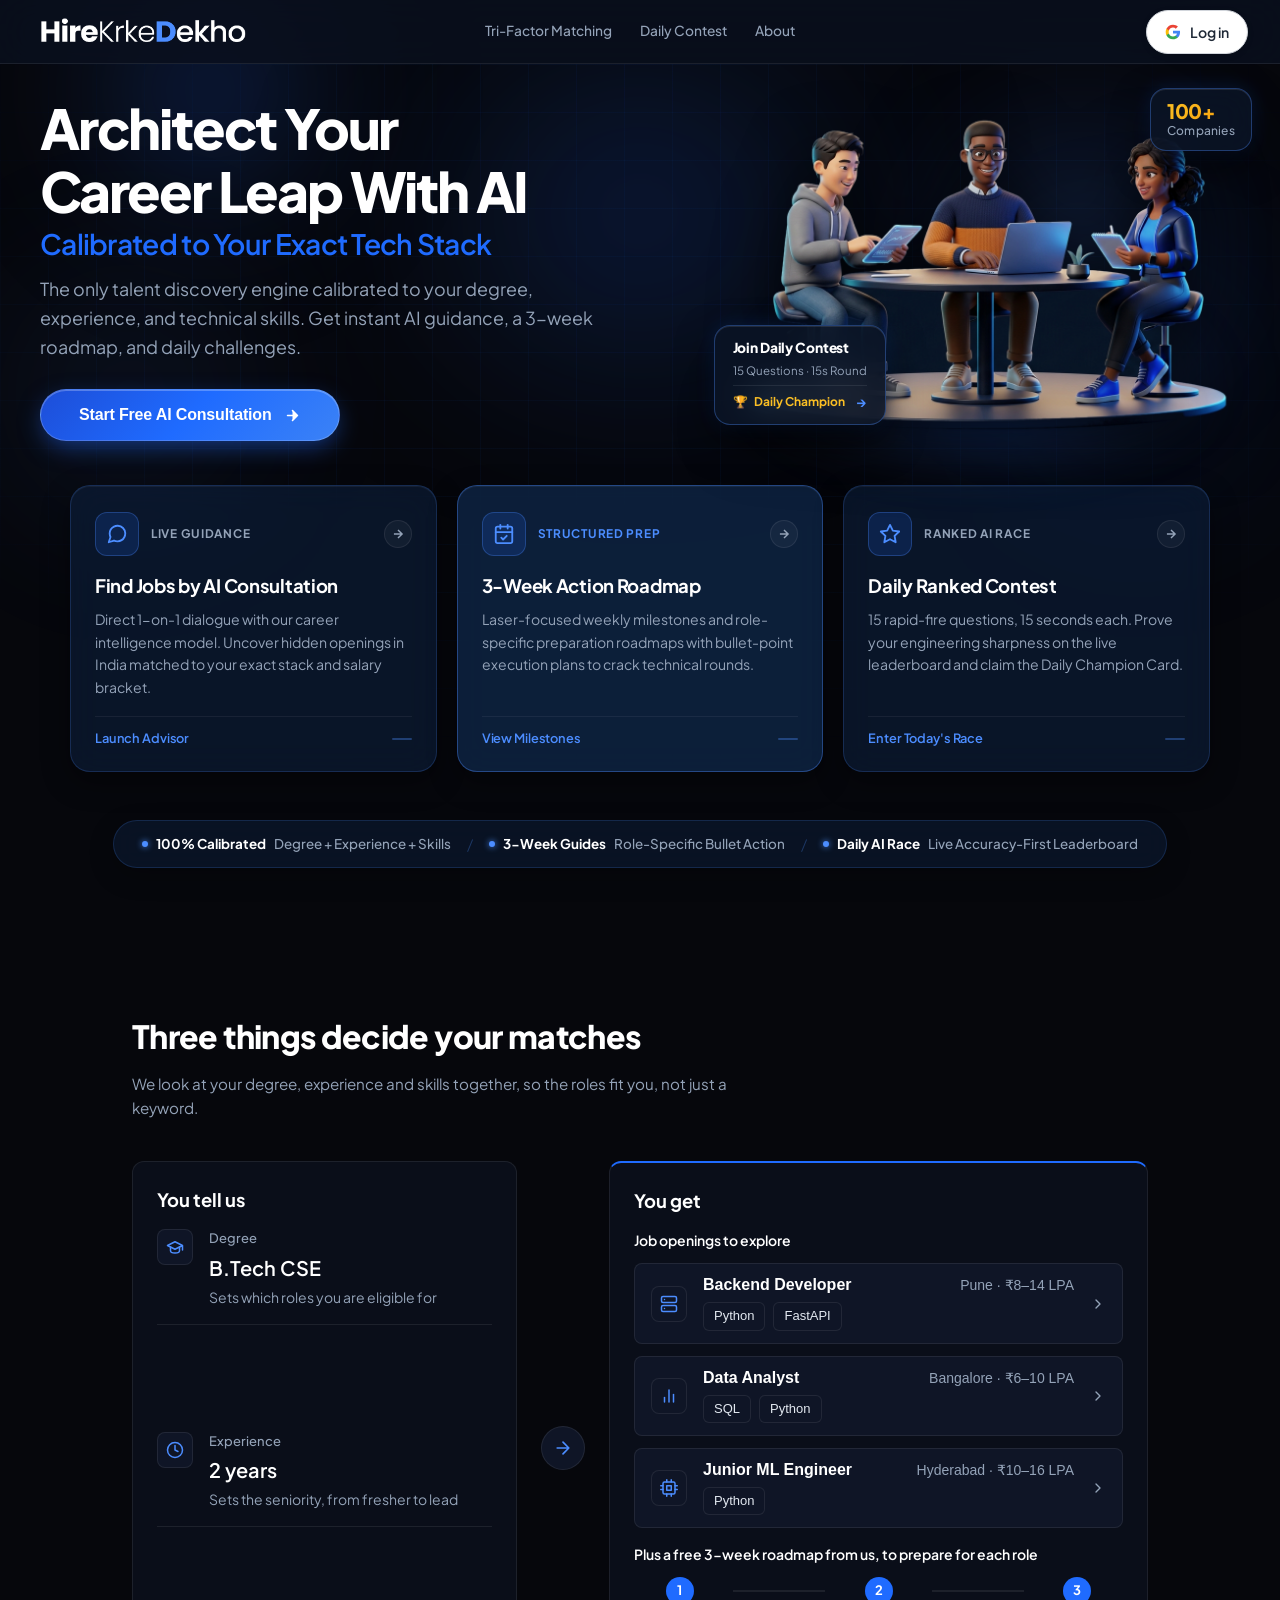
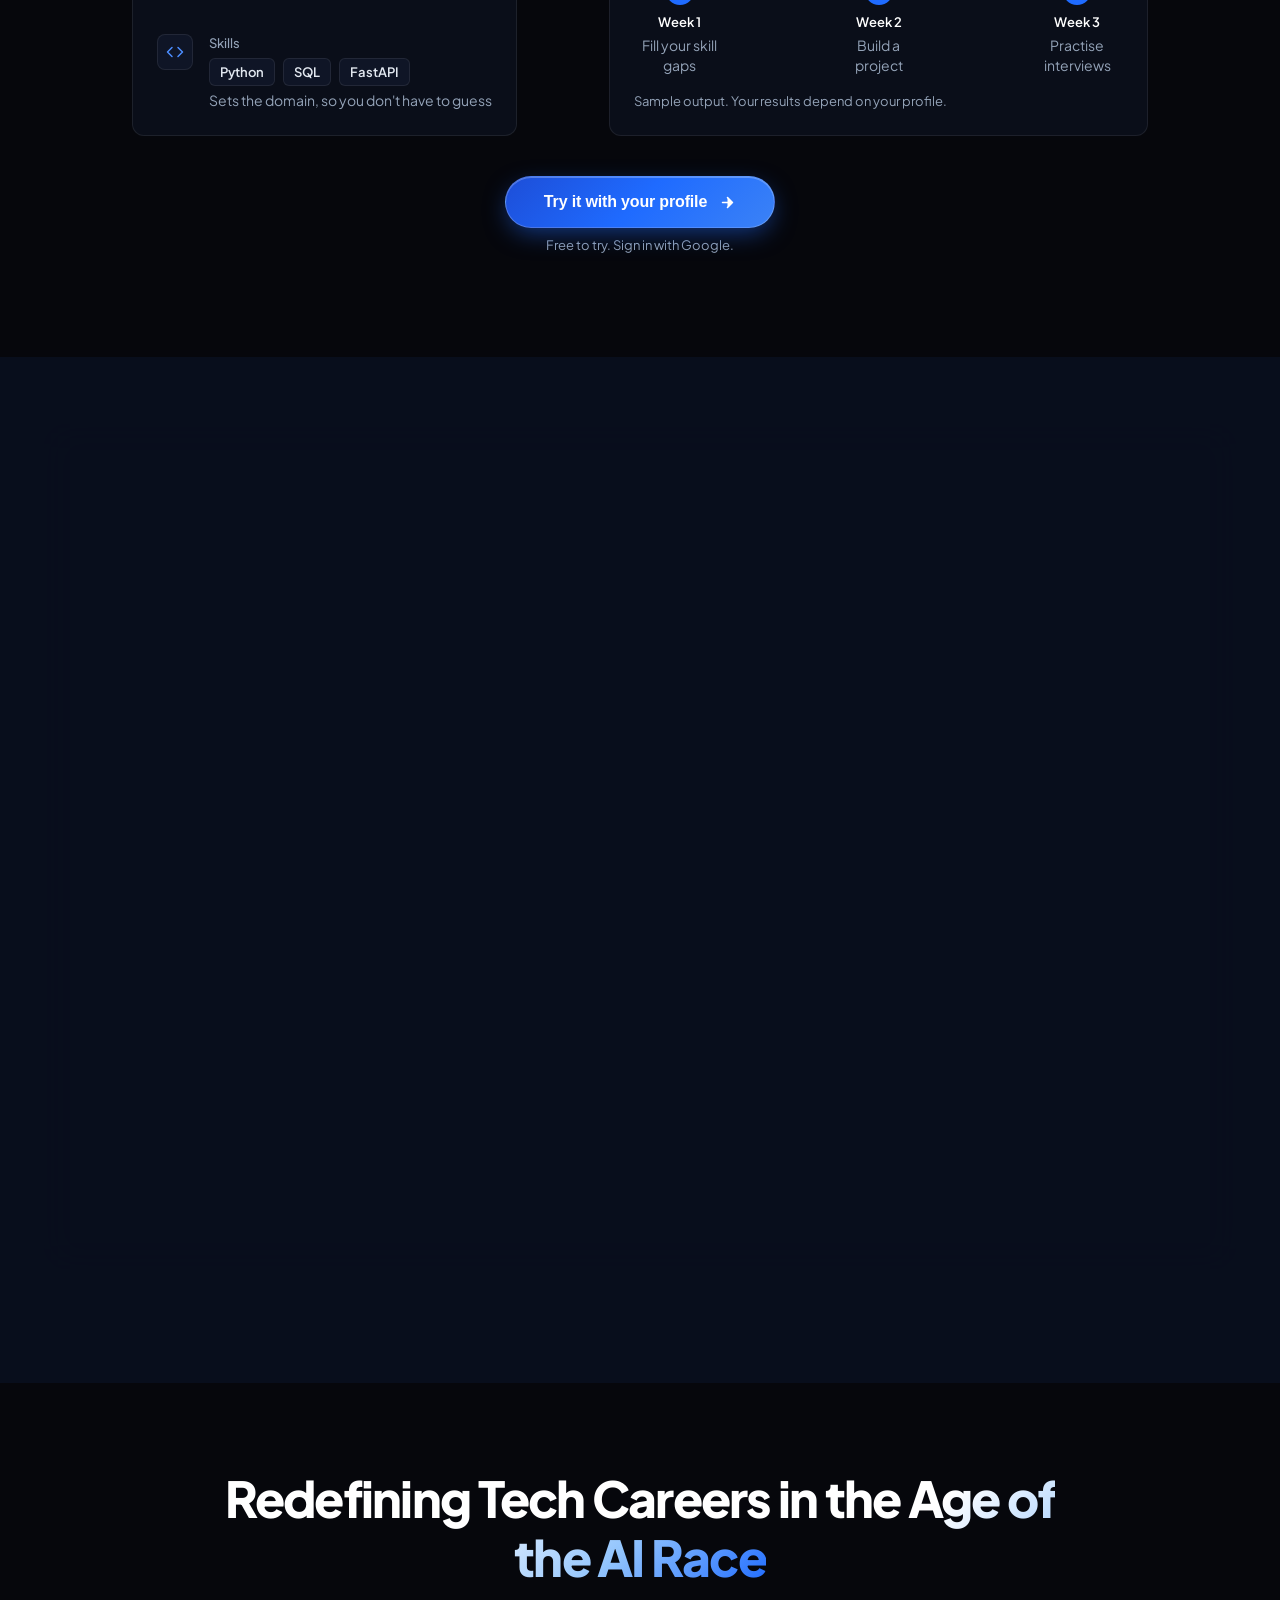
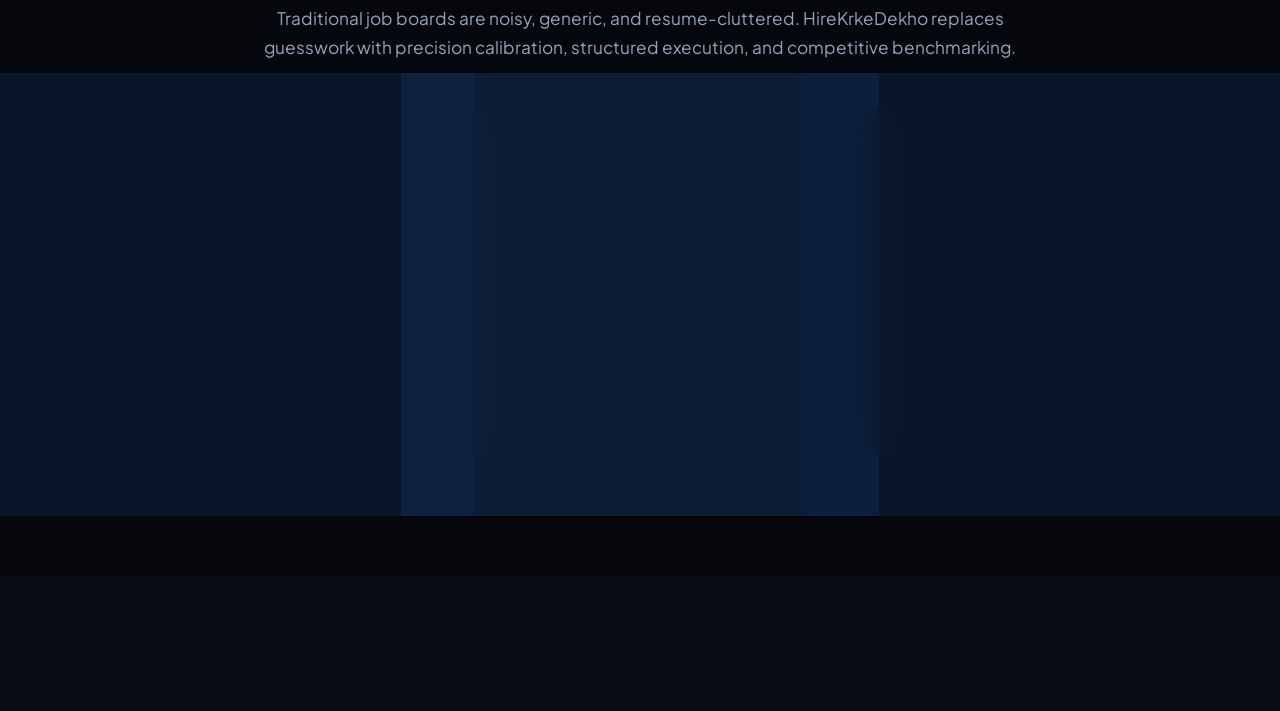
==== commit 745b546f: "feat: redesign how_it_works section with structured tiles, chips, timeline, and matching hero CTA" ====
--- a/templates/index.html
+++ b/templates/index.html
@@ -443,125 +443,203 @@
     </section>
 
     <!-- Tri-Factor Architecture Section -->
-    <section class="features-section" id="how_it_works">
-        <section id="how_it_works" class="how">
-  <header class="how-head">
-        <h2>Three things decide your matches</h2>
-    <p>
-      We look at your degree, experience and skills together, so the roles fit you, not just a keyword.
-    </p>
-  </header>
-
-  <div class="how-grid">
-    <article class="how-card how-input" aria-labelledby="how-in">
-      <h3 id="how-in">You tell us</h3>
-      <dl>
-        <div>
-          <dt>Degree</dt>
-          <dd>B.Tech CSE</dd>
-        </div>
-        <div>
-          <dt>Experience</dt>
-          <dd>2 years</dd>
-        </div>
-        <div>
-          <dt>Skills</dt>
-          <dd>Python · SQL · FastAPI</dd>
-        </div>
-      </dl>
-    </article>
-
-    <div class="how-arrow" aria-hidden="true">→</div>
-
-    <article class="how-card how-output" aria-labelledby="how-out">
-      <h3 id="how-out">You get</h3>
-      <ul>
-        <li>
-          <span>Backend Developer</span>
-          <span>Pune · ₹8–14 LPA</span>
-          <a href="#" class="roadmap-btn" onclick="openConsultation()">3-week roadmap</a>
-        </li>
-        <li>
-          <span>Data Analyst</span>
-          <span>Bangalore · ₹6–10 LPA</span>
-          <a href="#" class="roadmap-btn" onclick="openConsultation()">3-week roadmap</a>
-        </li>
-        <li>
-          <span>Junior ML Engineer</span>
-          <span>Hyderabad · ₹10–16 LPA</span>
-          <a href="#" class="roadmap-btn" onclick="openConsultation()">3-week roadmap</a>
-        </li>
-      </ul>
-      <p class="how-note">
-        Sample output. Your results depend on your profile.
-      </p>
-    </article>
-  </div>
-
-  <div class="how-cta">
-    <button>Try it with your profile</button>
-    <p>Free to try. Sign in with Google.</p>
-  </div>
-</section>
-        <p class="section-desc">
-            Rather than generic chatbot answers, We evaluate three mandatory candidate parameters together to calculate the ideal career match:
-        </p>
-
-        
-                <div class="profile-chips">
-                    <span class="chip">B.Tech CSE</span>
-                    <span class="chip">2 years</span>
-                    <span class="chip">Python · SQL · FastAPI</span>
-                </div>
-                
-            </div>
-
-            
-                
-                        <strong class="role-title">Backend Developer</strong>
-                        <span class="role-meta">Pune · ₹8–14 LPA</span>
-                    </div>
-                    <div class="role-item">
-                        <strong class="role-title">Data Analyst</strong>
-                        <span class="role-meta">Bangalore · ₹6–10 LPA</span>
-                    </div>
-                    <div class="role-item">
-                        <strong class="role-title">Junior ML Engineer</strong>
-                        <span class="role-meta">Hyderabad · ₹10–16 LPA</span>
-                    </div>
-                </div>
-            </div>
-        </div>
-
-        <button class="btn-primary-action sample-cta-full" type="button" onclick="openConsultation()">
-            Try it with your profile
-            <svg class="icon icon-sm" viewBox="0 0 24 24" aria-hidden="true" style="margin-left:8px;">
-                <path d="M5 12h14M12 5l7 7-7 7" stroke="currentColor" stroke-width="2.2" stroke-linecap="round" stroke-linejoin="round"/>
-            </svg>
-        </button>
-
-        
-                <div>
-                    <strong>Degree &amp; Education</strong>
-                    <p>Establishes eligibility for specialized roles based on your degree discipline.</p>
-                </div>
-            </div>
-            
-                <div>
-                    <strong>Years of Experience</strong>
-                    <p>Matches job seniority — from fresher to staff architect.</p>
-                </div>
-            </div>
-            
-                <div>
-                    <strong>Technical Skills</strong>
-                    <p>Defines your target domain — eliminating guesswork.</p>
-                </div>
-            </div>
+    <section id="how_it_works" class="how">
+        <header class="how-head">
+            <h2>Three things decide your matches</h2>
+            <p>
+                We look at your degree, experience and skills together, so the roles fit you, not just a keyword.
+            </p>
+        </header>
+
+        <div class="how-grid">
+            <article class="how-card how-input" aria-labelledby="how-in">
+                <h3 id="how-in">You tell us</h3>
+                <dl>
+                    <div class="how-input-row">
+                        <div class="how-icon-tile" aria-hidden="true">
+                            <svg width="18" height="18" viewBox="0 0 24 24" fill="none" stroke="currentColor" stroke-width="2" stroke-linecap="round" stroke-linejoin="round">
+                                <path d="M22 10v6M2 10l10-5 10 5-10 5z"/>
+                                <path d="M6 12v5c0 2 3 3 6 3s6-1 6-3v-5"/>
+                            </svg>
+                        </div>
+                        <div class="how-input-content">
+                            <dt>Degree</dt>
+                            <dd class="how-val">B.Tech CSE</dd>
+                            <dd class="how-reason">Sets which roles you are eligible for</dd>
+                        </div>
+                    </div>
+
+                    <div class="how-input-row">
+                        <div class="how-icon-tile" aria-hidden="true">
+                            <svg width="18" height="18" viewBox="0 0 24 24" fill="none" stroke="currentColor" stroke-width="2" stroke-linecap="round" stroke-linejoin="round">
+                                <circle cx="12" cy="12" r="10"/>
+                                <polyline points="12 6 12 12 16 14"/>
+                            </svg>
+                        </div>
+                        <div class="how-input-content">
+                            <dt>Experience</dt>
+                            <dd class="how-val">2 years</dd>
+                            <dd class="how-reason">Sets the seniority, from fresher to lead</dd>
+                        </div>
+                    </div>
+
+                    <div class="how-input-row">
+                        <div class="how-icon-tile" aria-hidden="true">
+                            <svg width="18" height="18" viewBox="0 0 24 24" fill="none" stroke="currentColor" stroke-width="2" stroke-linecap="round" stroke-linejoin="round">
+                                <polyline points="16 18 22 12 16 6"/>
+                                <polyline points="8 6 2 12 8 18"/>
+                            </svg>
+                        </div>
+                        <div class="how-input-content">
+                            <dt>Skills</dt>
+                            <dd class="how-val how-chips">
+                                <span class="how-chip">Python</span>
+                                <span class="how-chip">SQL</span>
+                                <span class="how-chip">FastAPI</span>
+                            </dd>
+                            <dd class="how-reason">Sets the domain, so you don't have to guess</dd>
+                        </div>
+                    </div>
+                </dl>
+            </article>
+
+            <div class="how-arrow" aria-hidden="true">
+                <div class="how-arrow-badge">
+                    <svg width="20" height="20" viewBox="0 0 24 24" fill="none" stroke="currentColor" stroke-width="2" stroke-linecap="round" stroke-linejoin="round">
+                        <path d="M5 12h14M12 5l7 7-7 7"/>
+                    </svg>
+                </div>
+            </div>
+
+            <article class="how-card how-output" aria-labelledby="how-out">
+                <h3 id="how-out">You get</h3>
+
+                <p class="how-label">Job openings to explore</p>
+                <ul class="how-roles">
+                    <li>
+                        <button type="button" class="how-role-btn" onclick="sendQuickPrompt('Show me Backend Developer openings in Pune with a 3-week roadmap.')">
+                            <div class="how-icon-tile" aria-hidden="true">
+                                <svg width="18" height="18" viewBox="0 0 24 24" fill="none" stroke="currentColor" stroke-width="2" stroke-linecap="round" stroke-linejoin="round">
+                                    <rect x="2" y="2" width="20" height="8" rx="2" ry="2"/>
+                                    <rect x="2" y="14" width="20" height="8" rx="2" ry="2"/>
+                                    <line x1="6" y1="6" x2="6.01" y2="6"/>
+                                    <line x1="6" y1="18" x2="6.01" y2="18"/>
+                                </svg>
+                            </div>
+                            <div class="how-role-info">
+                                <div class="how-role-header">
+                                    <span class="how-role-title">Backend Developer</span>
+                                    <span class="how-role-meta">Pune · ₹8–14 LPA</span>
+                                </div>
+                                <div class="how-role-chips">
+                                    <span class="how-chip">Python</span>
+                                    <span class="how-chip">FastAPI</span>
+                                </div>
+                            </div>
+                            <svg class="how-role-chevron" width="16" height="16" viewBox="0 0 24 24" fill="none" stroke="currentColor" stroke-width="2" stroke-linecap="round" stroke-linejoin="round" aria-hidden="true">
+                                <polyline points="9 18 15 12 9 6"/>
+                            </svg>
+                        </button>
+                    </li>
+                    <li>
+                        <button type="button" class="how-role-btn" onclick="sendQuickPrompt('Show me Data Analyst openings in Bangalore with a 3-week roadmap.')">
+                            <div class="how-icon-tile" aria-hidden="true">
+                                <svg width="18" height="18" viewBox="0 0 24 24" fill="none" stroke="currentColor" stroke-width="2" stroke-linecap="round" stroke-linejoin="round">
+                                    <line x1="18" y1="20" x2="18" y2="10"/>
+                                    <line x1="12" y1="20" x2="12" y2="4"/>
+                                    <line x1="6" y1="20" x2="6" y2="14"/>
+                                </svg>
+                            </div>
+                            <div class="how-role-info">
+                                <div class="how-role-header">
+                                    <span class="how-role-title">Data Analyst</span>
+                                    <span class="how-role-meta">Bangalore · ₹6–10 LPA</span>
+                                </div>
+                                <div class="how-role-chips">
+                                    <span class="how-chip">SQL</span>
+                                    <span class="how-chip">Python</span>
+                                </div>
+                            </div>
+                            <svg class="how-role-chevron" width="16" height="16" viewBox="0 0 24 24" fill="none" stroke="currentColor" stroke-width="2" stroke-linecap="round" stroke-linejoin="round" aria-hidden="true">
+                                <polyline points="9 18 15 12 9 6"/>
+                            </svg>
+                        </button>
+                    </li>
+                    <li>
+                        <button type="button" class="how-role-btn" onclick="sendQuickPrompt('Show me Junior ML Engineer openings in Hyderabad with a 3-week roadmap.')">
+                            <div class="how-icon-tile" aria-hidden="true">
+                                <svg width="18" height="18" viewBox="0 0 24 24" fill="none" stroke="currentColor" stroke-width="2" stroke-linecap="round" stroke-linejoin="round">
+                                    <rect x="4" y="4" width="16" height="16" rx="2"/>
+                                    <rect x="9" y="9" width="6" height="6"/>
+                                    <line x1="9" y1="1" x2="9" y2="4"/>
+                                    <line x1="15" y1="1" x2="15" y2="4"/>
+                                    <line x1="9" y1="20" x2="9" y2="23"/>
+                                    <line x1="15" y1="20" x2="15" y2="23"/>
+                                    <line x1="20" y1="9" x2="23" y2="9"/>
+                                    <line x1="20" y1="14" x2="23" y2="14"/>
+                                    <line x1="1" y1="9" x2="4" y2="9"/>
+                                    <line x1="1" y1="14" x2="4" y2="14"/>
+                                </svg>
+                            </div>
+                            <div class="how-role-info">
+                                <div class="how-role-header">
+                                    <span class="how-role-title">Junior ML Engineer</span>
+                                    <span class="how-role-meta">Hyderabad · ₹10–16 LPA</span>
+                                </div>
+                                <div class="how-role-chips">
+                                    <span class="how-chip">Python</span>
+                                </div>
+                            </div>
+                            <svg class="how-role-chevron" width="16" height="16" viewBox="0 0 24 24" fill="none" stroke="currentColor" stroke-width="2" stroke-linecap="round" stroke-linejoin="round" aria-hidden="true">
+                                <polyline points="9 18 15 12 9 6"/>
+                            </svg>
+                        </button>
+                    </li>
+                </ul>
+
+                <p class="how-label">Plus a free 3-week roadmap from us, to prepare for each role</p>
+                <ol class="how-roadmap">
+                    <li>
+                        <span class="how-step-dot">1</span>
+                        <div class="how-step-content">
+                            <span class="how-step-week">Week 1</span>
+                            <span class="how-step-desc">Fill your skill gaps</span>
+                        </div>
+                    </li>
+                    <li class="how-step-connector" aria-hidden="true"></li>
+                    <li>
+                        <span class="how-step-dot">2</span>
+                        <div class="how-step-content">
+                            <span class="how-step-week">Week 2</span>
+                            <span class="how-step-desc">Build a project</span>
+                        </div>
+                    </li>
+                    <li class="how-step-connector" aria-hidden="true"></li>
+                    <li>
+                        <span class="how-step-dot">3</span>
+                        <div class="how-step-content">
+                            <span class="how-step-week">Week 3</span>
+                            <span class="how-step-desc">Practise interviews</span>
+                        </div>
+                    </li>
+                </ol>
+
+                <p class="how-note">
+                    Sample output. Your results depend on your profile.
+                </p>
+            </article>
+        </div>
+
+        <div class="how-cta">
+            <button class="btn-primary-hero" onclick="openConsultation()" aria-label="Try it with your profile">
+                <span>Try it with your profile</span>
+                <svg class="icon icon-sm" viewBox="0 0 24 24" aria-hidden="true">
+                    <path d="M5 12h14M12 5l7 7-7 7" stroke="currentColor" stroke-width="2.2" stroke-linecap="round" stroke-linejoin="round"/>
+                </svg>
+            </button>
+            <p>Free to try. Sign in with Google.</p>
         </div>
     </section>
-
-
 
     <section class="ai-race-section" id="ai_race" aria-label="AI Race Arena">
         <div class="race-arena-container">
--- a/static/app.css
+++ b/static/app.css
@@ -1302,178 +1302,339 @@
             font-weight: 600;
         }
 
-        /* ===== FEATURES TRI-FACTOR GRID ===== */
-        .features-section {
-            max-width: 1200px;
-            margin: 64px auto;
-            padding: 0 24px;
-            text-align: center;
-        }
-
-        .section-eyebrow {
-            font-size: 0.76rem;
-            font-weight: 700;
-            color: var(--accent);
-            text-transform: uppercase;
-            letter-spacing: 0.08em;
-            margin-bottom: 8px;
-        }
-
-        .section-title {
-            font-size: 2.2rem;
+        /* ===== HOW IT WORKS SECTION ===== */
+        #how_it_works.how {
+            min-height: 0;
+            display: block;
+            padding: 96px 24px;
+            max-width: 1080px;
+            margin: 0 auto;
+            text-align: left;
+            scroll-snap-align: none;
+            scroll-margin-top: var(--header-height);
+        }
+
+        .how-head {
+            margin-bottom: 40px;
+            text-align: left;
+        }
+
+        .how-head h2 {
+            font-size: 2rem;
             font-weight: 800;
             letter-spacing: -0.02em;
             color: #ffffff;
-            margin-bottom: 14px;
-        }
-
-        .section-desc {
+            margin: 0 0 12px;
+        }
+
+        .how-head p {
             font-size: 0.95rem;
             color: var(--text-secondary);
-            max-width: 600px;
-            margin: 0 auto 40px;
+            max-width: 56ch;
+            margin: 0;
             line-height: 1.6;
         }
 
-        /* ===== CALIBRATION SAMPLE OUTPUT ===== */
-        .calibration-sample {
+        .how-grid {
             display: grid;
-            grid-template-columns: 1fr 1fr;
+            grid-template-columns: 5fr auto 7fr;
             gap: 24px;
-            margin: 32px 0 24px;
-            align-items: start;
-        }
-
-        .sample-card {
+            align-items: stretch;
+        }
+
+        .how-card {
+            padding: 24px;
+            border: 1px solid var(--border-subtle);
+            border-radius: 12px;
             background: var(--bg-surface);
+            display: flex;
+            flex-direction: column;
+        }
+
+        .how-card.how-output {
+            border-top: 2px solid var(--primary);
+        }
+
+        .how-card h3 {
+            font-size: 1.15rem;
+            font-weight: 700;
+            color: #ffffff;
+            margin: 0 0 16px;
+        }
+
+        /* ── Left Card: You tell us ── */
+        .how-input dl {
+            display: flex;
+            flex-direction: column;
+            margin: 0;
+            padding: 0;
+            gap: 16px;
+            flex: 1;
+            justify-content: space-between;
+        }
+
+        .how-input-row {
+            display: flex;
+            gap: 16px;
+            align-items: flex-start;
+            padding-bottom: 16px;
+            border-bottom: 1px solid var(--border-subtle);
+        }
+
+        .how-input-row:last-child {
+            padding-bottom: 0;
+            border-bottom: none;
+        }
+
+        .how-icon-tile {
+            width: 36px;
+            height: 36px;
+            border-radius: 8px;
+            background: var(--bg-card);
             border: 1px solid var(--border-subtle);
-            border-radius: var(--radius-lg);
-            padding: 24px;
-            position: relative;
-            overflow: hidden;
-        }
-
-        .sample-card.sample-profile {
-            border-left: 3px solid var(--primary);
-        }
-
-        .sample-card.sample-roles {
-            border-left: 3px solid var(--accent);
-        }
-
-        .sample-label {
-            display: block;
-            font-size: 0.7rem;
-            font-weight: 700;
-            text-transform: uppercase;
-            letter-spacing: 0.1em;
-            color: var(--text-muted);
-            margin-bottom: 14px;
-        }
-
-        .profile-chips {
-            display: flex;
+            display: grid;
+            place-items: center;
+            flex-shrink: 0;
+            color: var(--accent);
+        }
+
+        .how-icon-tile svg {
+            width: 18px;
+            height: 18px;
+        }
+
+        .how-input-content {
+            display: flex;
+            flex-direction: column;
+            gap: 4px;
+            flex: 1;
+        }
+
+        .how-input-content dt {
+            font-size: 13px;
+            font-weight: 500;
+            color: var(--text-secondary);
+            margin: 0;
+        }
+
+        .how-input-content dd.how-val {
+            font-size: 20px;
+            font-weight: 600;
+            color: #ffffff;
+            margin: 0;
+        }
+
+        .how-input-content dd.how-reason {
+            font-size: 14px;
+            font-weight: 400;
+            color: var(--text-secondary);
+            margin: 0;
+        }
+
+        /* ── Chips ── */
+        .how-chips,
+        .how-role-chips {
+            display: flex;
+            flex-wrap: wrap;
             gap: 8px;
-            flex-wrap: wrap;
-            margin: 12px 0 16px;
-        }
-
-        .chip {
-            background: rgba(31, 107, 255, 0.12);
-            border: 1px solid rgba(31, 107, 255, 0.35);
+        }
+
+        .how-chip {
+            display: inline-flex;
+            align-items: center;
+            font-size: 13px;
+            padding: 4px 10px;
+            border-radius: 6px;
+            border: 1px solid var(--border-subtle);
+            background: var(--bg-card);
+            color: #e2e8f0;
+            line-height: 1.4;
+        }
+
+        /* ── Arrow Badge ── */
+        .how-arrow {
+            grid-column: 2;
+            align-self: center;
+            display: flex;
+            justify-content: center;
+            align-items: center;
+            user-select: none;
+        }
+
+        .how-arrow-badge {
+            width: 44px;
+            height: 44px;
+            border-radius: 999px;
+            border: 1px solid var(--border-subtle);
+            background: var(--bg-card);
+            display: grid;
+            place-items: center;
+            color: var(--accent);
+        }
+
+        /* ── Right Card: You get ── */
+        .how-label {
+            font-size: 14px;
+            font-weight: 600;
             color: #ffffff;
-            font-size: 0.78rem;
-            padding: 6px 12px;
-            border-radius: 99px;
-            font-weight: 600;
-        }
-
-        .sample-note {
-            font-size: 0.85rem;
-            color: var(--text-secondary);
-            margin: 0 0 20px;
-            line-height: 1.5;
-        }
-
-        .sample-cta-full {
-            width: 100%;
-            justify-content: center;
-            gap: 8px;
-            margin-top: 8px;
-        }
-
-        .role-list {
+            margin: 16px 0 12px;
+        }
+
+        .how-label:first-of-type {
+            margin-top: 0;
+        }
+
+        .how-roles {
+            list-style: none;
+            padding: 0;
+            margin: 0;
             display: flex;
             flex-direction: column;
             gap: 12px;
         }
 
-        .role-item {
-            display: flex;
-            align-items: center;
+        .how-role-btn {
+            width: 100%;
+            display: flex;
+            align-items: center;
+            gap: 16px;
+            padding: 12px 16px;
+            border: 1px solid var(--border-subtle);
+            border-radius: 8px;
+            background: var(--bg-card);
+            color: inherit;
+            cursor: pointer;
+            text-align: left;
+            transition: border-color 0.15s ease;
+        }
+
+        .how-role-btn:hover {
+            border-color: var(--primary);
+        }
+
+        .how-role-btn:focus-visible {
+            outline: 2px solid #4c8dff;
+            outline-offset: 2px;
+            border-color: var(--primary);
+        }
+
+        .how-role-info {
+            flex: 1;
+            display: flex;
+            flex-direction: column;
+            gap: 8px;
+            min-width: 0;
+        }
+
+        .how-role-header {
+            display: flex;
             justify-content: space-between;
-            background: var(--bg-card);
-            border: 1px solid var(--border-subtle);
-            border-radius: var(--radius-md);
-            padding: 12px 16px;
-        }
-
-        .role-item div {
+            align-items: baseline;
+            gap: 12px;
+            flex-wrap: wrap;
+        }
+
+        .how-role-title {
+            font-size: 16px;
+            font-weight: 600;
+            color: #ffffff;
+        }
+
+        .how-role-meta {
+            font-size: 14px;
+            color: var(--text-secondary);
+        }
+
+        .how-role-chevron {
+            color: var(--text-secondary);
+            flex-shrink: 0;
+            transition: color 0.15s ease;
+        }
+
+        .how-role-btn:hover .how-role-chevron {
+            color: var(--accent);
+        }
+
+        /* ── Horizontal 3-Step Roadmap Strip ── */
+        .how-roadmap {
+            list-style: none;
+            padding: 0;
+            margin: 0;
+            display: flex;
+            align-items: flex-start;
+            gap: 8px;
+        }
+
+        .how-roadmap > li:not(.how-step-connector) {
+            display: flex;
+            flex-direction: column;
+            align-items: center;
+            text-align: center;
+            flex: 1;
+            gap: 8px;
+        }
+
+        .how-step-dot {
+            width: 28px;
+            height: 28px;
+            border-radius: 999px;
+            background: var(--primary);
+            color: #ffffff;
+            font-size: 13px;
+            font-weight: 700;
+            display: grid;
+            place-items: center;
+            flex-shrink: 0;
+        }
+
+        .how-step-content {
             display: flex;
             flex-direction: column;
             gap: 4px;
         }
 
-        .role-title {
+        .how-step-week {
+            font-size: 13px;
+            font-weight: 600;
             color: #ffffff;
-            font-size: 0.95rem;
-            font-weight: 700;
-        }
-
-        .role-meta {
+        }
+
+        .how-step-desc {
+            font-size: 14px;
             color: var(--text-secondary);
-            font-size: 0.8rem;
-        }
-
-        /* ===== THREE PILLARS COMPACT TEXT ===== */
-        .tri-pillars-text {
+            line-height: 1.4;
+        }
+
+        .how-step-connector {
+            flex: 1;
+            height: 2px;
+            background: var(--border-subtle);
+            margin-top: 13px;
+        }
+
+        .how-note {
+            font-size: 13px;
+            color: var(--text-secondary);
+            margin: 16px 0 0;
+        }
+
+        /* ── Section CTA (Button styling inherited from .btn-primary-hero) ── */
+        .how-cta {
+            margin-top: 40px;
+            text-align: center;
             display: flex;
             flex-direction: column;
-            gap: 16px;
-            margin-top: 8px;
-        }
-
-        .pillar-row {
-            display: flex;
-            gap: 14px;
-            align-items: flex-start;
-        }
-
-        .pillar-num {
-            width: 28px;
-            height: 28px;
-            flex-shrink: 0;
-            background: var(--primary);
-            color: #ffffff;
-            font-weight: 800;
-            font-size: 0.9rem;
-            display: grid;
-            place-items: center;
-            border-radius: var(--radius-sm);
-        }
-
-        .pillar-row > div p {
-            margin: 4px 0 0;
-            font-size: 0.85rem;
+            align-items: center;
+        }
+
+        .how-cta p {
+            font-size: 13px;
             color: var(--text-secondary);
-            line-height: 1.5;
-        }
-
-        /* Remove roadmap button styles (no longer used in how_it_works) */
-        .btn-roadmap {
-            display: none;
-        }
-
+            margin: 8px 0 0;
+            text-align: center;
+        }
+
+        /* Global Section Snap Settings */
         section[id] {
             scroll-margin-top: calc(var(--header-height) + 24px);
             scroll-snap-align: start;
@@ -1483,7 +1644,6 @@
             scroll-snap-type: y proximity;
         }
 
-        #how_it_works,
         #ai_race,
         #about_section {
             min-height: calc(100dvh - var(--header-height));
@@ -1492,6 +1652,65 @@
             justify-content: center;
         }
 
+        /* ── Responsive Breakpoints ── */
+        @media (max-width: 768px) {
+            .how-head {
+                text-align: center;
+            }
+
+            .how-head p {
+                margin: 0 auto;
+            }
+
+            .how-grid {
+                grid-template-columns: 1fr;
+                gap: 24px;
+            }
+
+            .how-arrow {
+                grid-column: 1;
+                justify-self: center;
+                transform: rotate(90deg);
+                margin: 0;
+            }
+
+            .how-role-header {
+                flex-direction: column;
+                align-items: flex-start;
+                gap: 4px;
+            }
+
+            .how-roadmap {
+                flex-direction: column;
+                align-items: stretch;
+                gap: 0;
+            }
+
+            .how-roadmap > li:not(.how-step-connector) {
+                flex-direction: row;
+                align-items: flex-start;
+                text-align: left;
+                gap: 16px;
+                padding: 8px 0;
+            }
+
+            .how-step-connector {
+                width: 2px;
+                height: 24px;
+                flex: none;
+                margin: 0 0 0 13px;
+            }
+        }
+
+        @media (max-width: 400px) {
+            #how_it_works.how {
+                padding: 64px 16px;
+            }
+
+            .how-input-content dd.how-val {
+                font-size: 18px;
+            }
+        }
 
         /* ===== AI RACE ARENA REDESIGN (Strict Electric Blue Theme) ===== */
         .ai-race-section {
@@ -2630,8 +2849,7 @@
             margin-top: 4px;
         }
 
-        /* REMOVE original placeholder ─────────────────────────────── */
-        ._REMOVED_DAILY_LIMIT_BANNER
+        
 
         
 
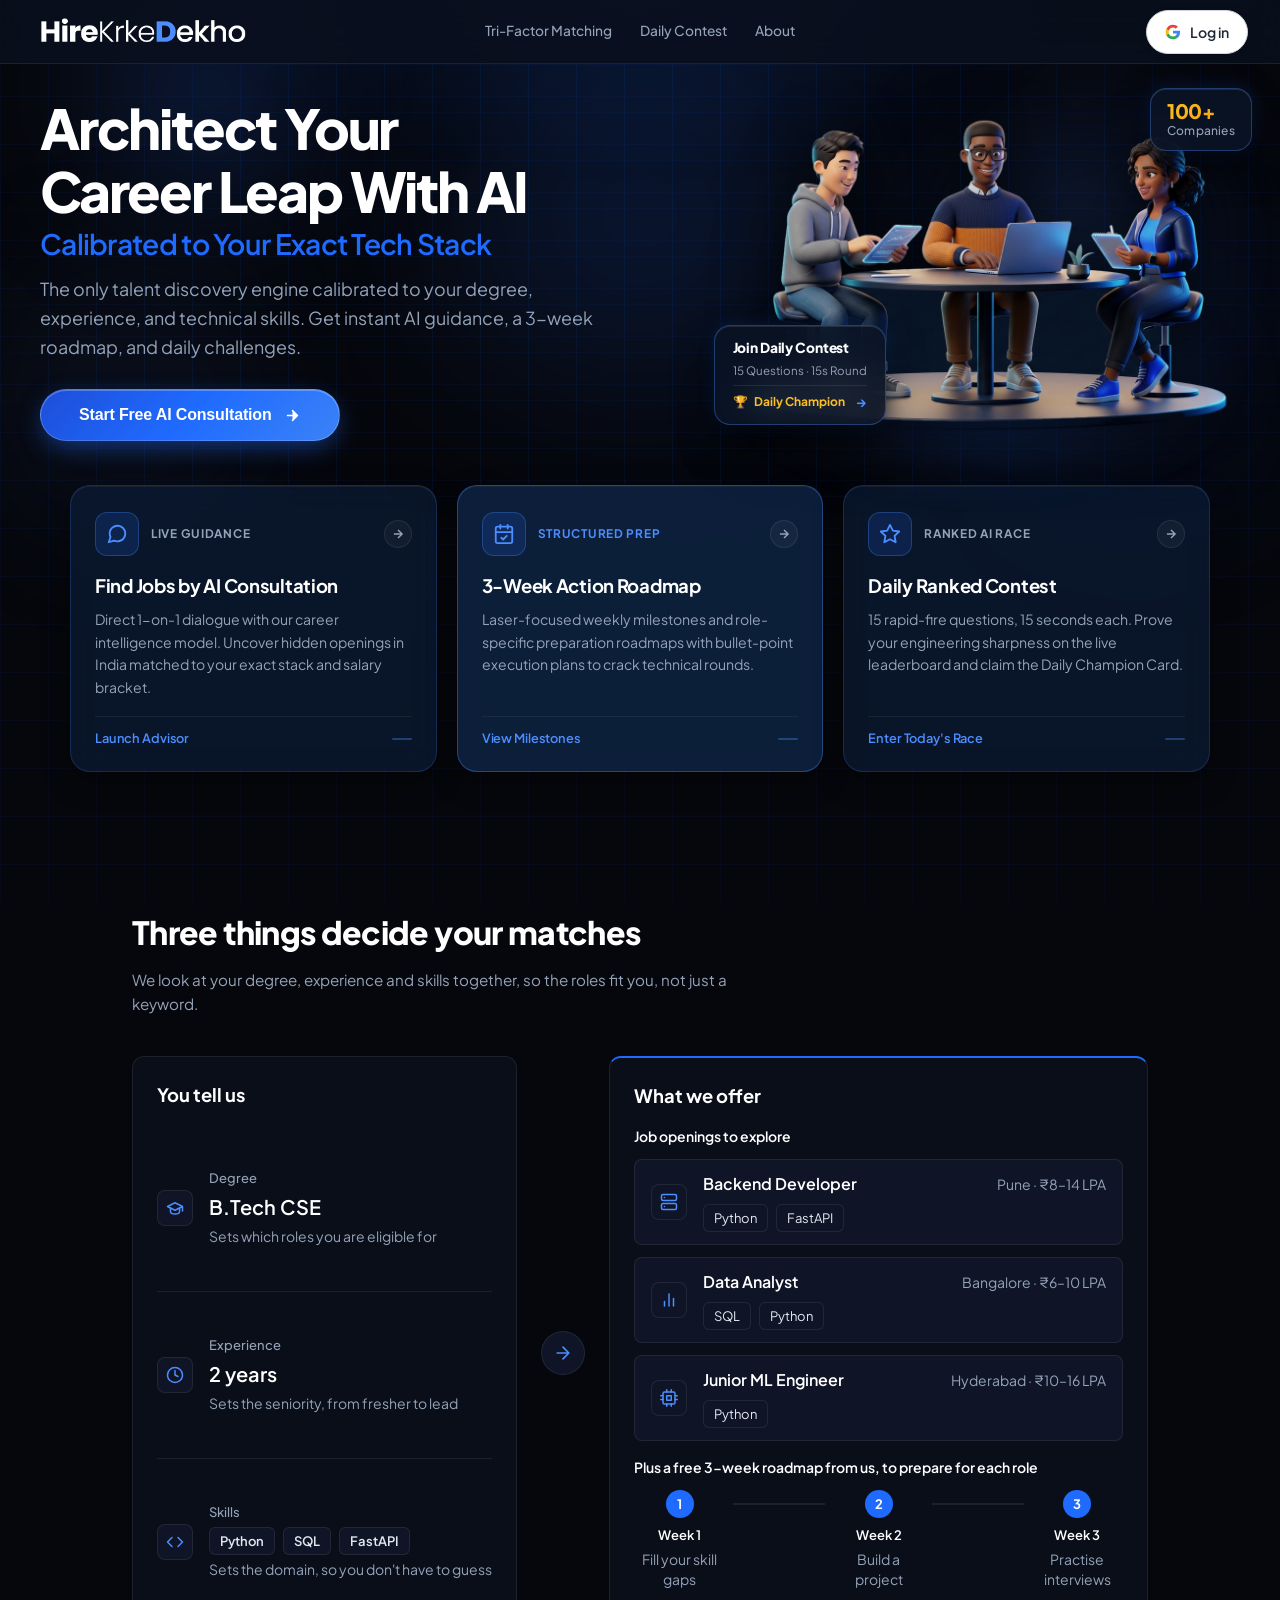
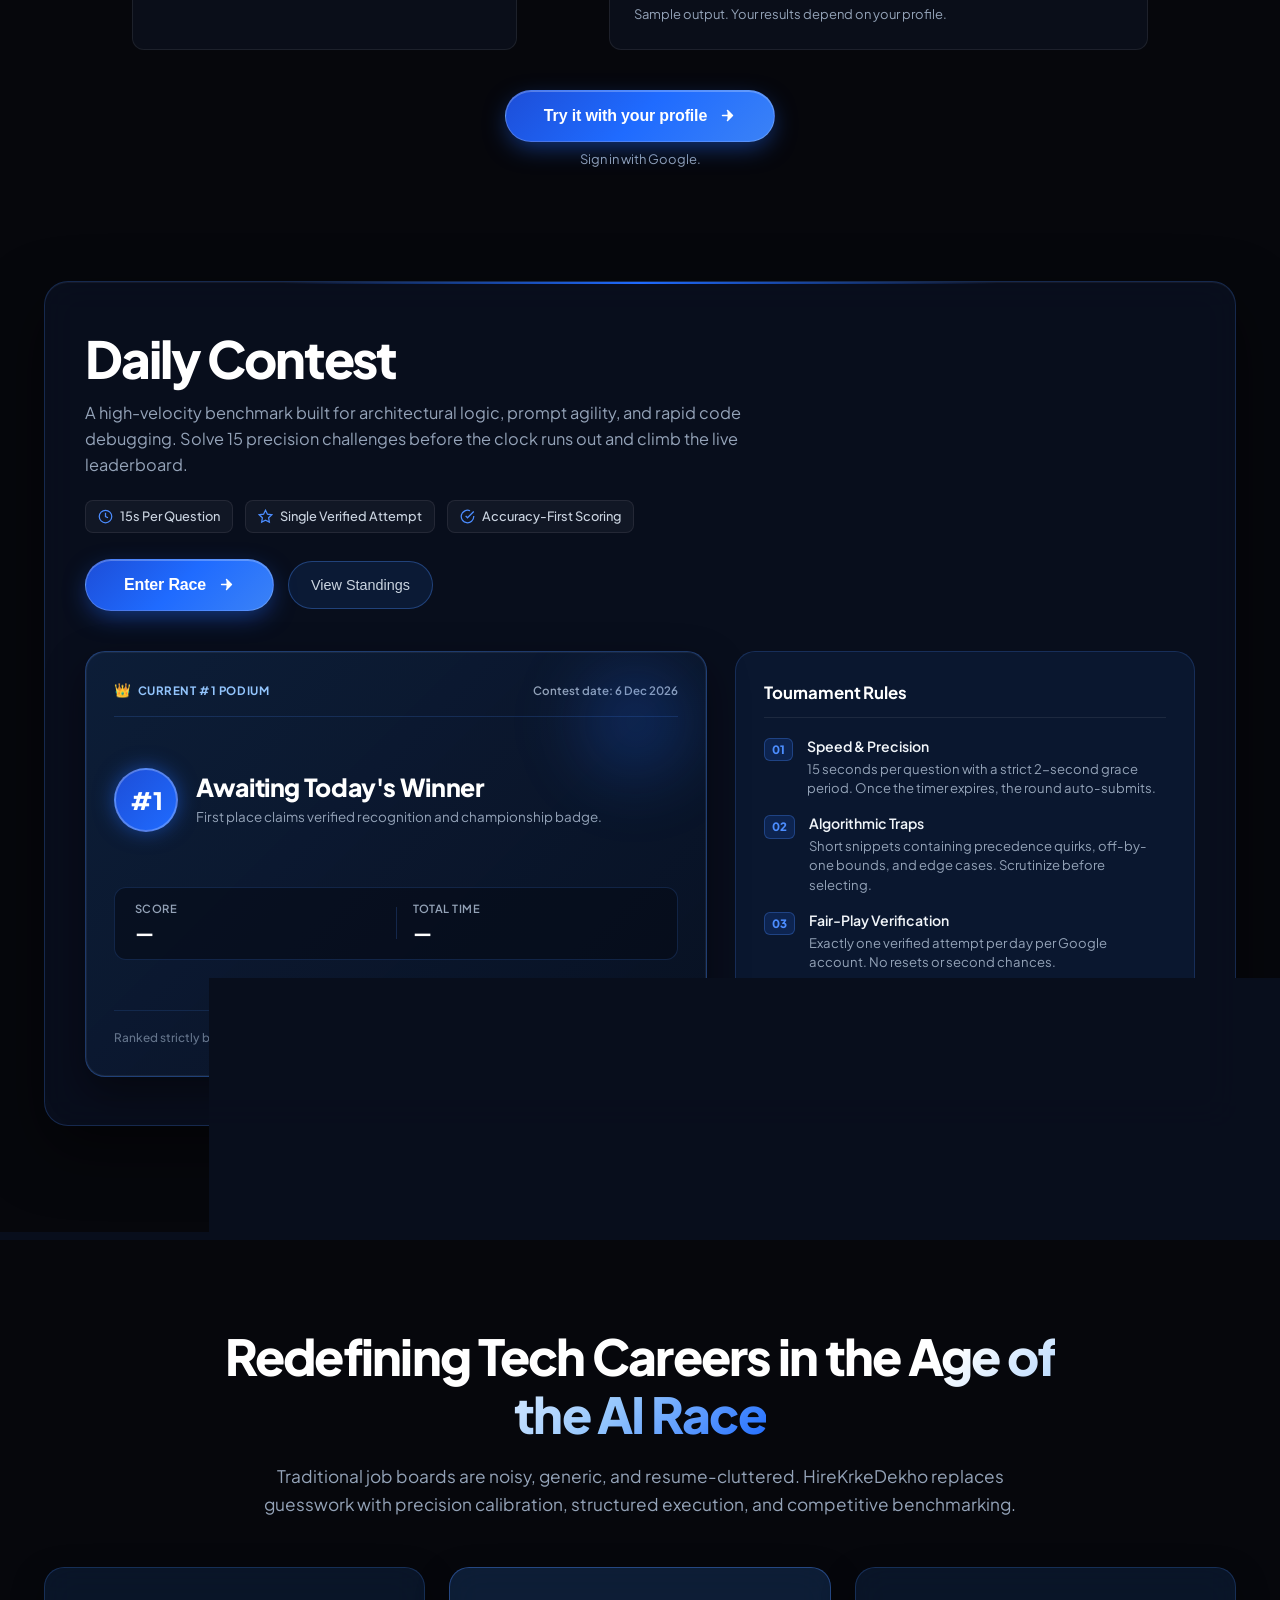
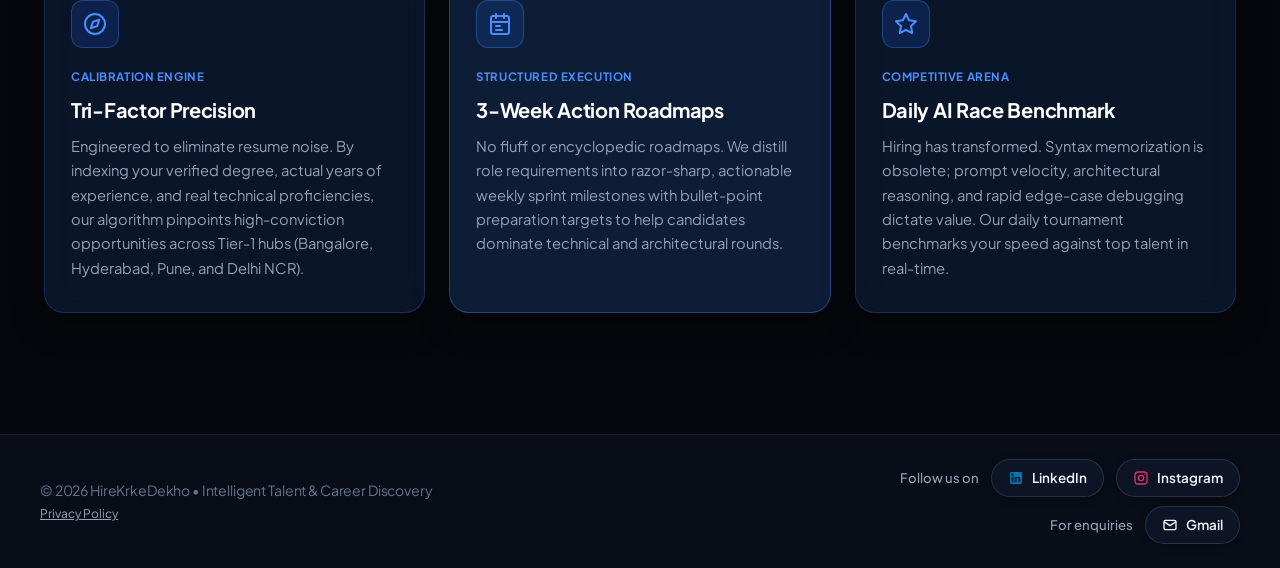
==== commit 604c270f: "feat: remove telemetry pill, add global bg continuity, desktop 1-viewport nav scroll" ====
--- a/templates/index.html
+++ b/templates/index.html
@@ -213,27 +213,6 @@
                     </div>
                 </div>
 
-            </div>
-
-            <!-- 6. Trust & Metrics Telemetry Bar -->
-            <div class="hero-telemetry-strip" aria-label="Platform telemetry">
-                <div class="telemetry-stat-item">
-                    <span class="stat-bullet"></span>
-                    <strong class="stat-highlight">100% Calibrated</strong>
-                    <span class="stat-detail">Degree + Experience + Skills</span>
-                </div>
-                <div class="telemetry-stat-sep" aria-hidden="true">/</div>
-                <div class="telemetry-stat-item">
-                    <span class="stat-bullet"></span>
-                    <strong class="stat-highlight">3-Week Guides</strong>
-                    <span class="stat-detail">Role-Specific Bullet Action</span>
-                </div>
-                <div class="telemetry-stat-sep" aria-hidden="true">/</div>
-                <div class="telemetry-stat-item">
-                    <span class="stat-bullet"></span>
-                    <strong class="stat-highlight">Daily AI Race</strong>
-                    <span class="stat-detail">Live Accuracy-First Leaderboard</span>
-                </div>
             </div>
         </div>
 
@@ -512,12 +491,12 @@
             </div>
 
             <article class="how-card how-output" aria-labelledby="how-out">
-                <h3 id="how-out">You get</h3>
+                <h3 id="how-out">What we offer</h3>
 
                 <p class="how-label">Job openings to explore</p>
                 <ul class="how-roles">
                     <li>
-                        <button type="button" class="how-role-btn" onclick="sendQuickPrompt('Show me Backend Developer openings in Pune with a 3-week roadmap.')">
+                        <div class="how-role-card">
                             <div class="how-icon-tile" aria-hidden="true">
                                 <svg width="18" height="18" viewBox="0 0 24 24" fill="none" stroke="currentColor" stroke-width="2" stroke-linecap="round" stroke-linejoin="round">
                                     <rect x="2" y="2" width="20" height="8" rx="2" ry="2"/>
@@ -536,13 +515,10 @@
                                     <span class="how-chip">FastAPI</span>
                                 </div>
                             </div>
-                            <svg class="how-role-chevron" width="16" height="16" viewBox="0 0 24 24" fill="none" stroke="currentColor" stroke-width="2" stroke-linecap="round" stroke-linejoin="round" aria-hidden="true">
-                                <polyline points="9 18 15 12 9 6"/>
-                            </svg>
-                        </button>
+                        </div>
                     </li>
                     <li>
-                        <button type="button" class="how-role-btn" onclick="sendQuickPrompt('Show me Data Analyst openings in Bangalore with a 3-week roadmap.')">
+                        <div class="how-role-card">
                             <div class="how-icon-tile" aria-hidden="true">
                                 <svg width="18" height="18" viewBox="0 0 24 24" fill="none" stroke="currentColor" stroke-width="2" stroke-linecap="round" stroke-linejoin="round">
                                     <line x1="18" y1="20" x2="18" y2="10"/>
@@ -560,13 +536,10 @@
                                     <span class="how-chip">Python</span>
                                 </div>
                             </div>
-                            <svg class="how-role-chevron" width="16" height="16" viewBox="0 0 24 24" fill="none" stroke="currentColor" stroke-width="2" stroke-linecap="round" stroke-linejoin="round" aria-hidden="true">
-                                <polyline points="9 18 15 12 9 6"/>
-                            </svg>
-                        </button>
+                        </div>
                     </li>
                     <li>
-                        <button type="button" class="how-role-btn" onclick="sendQuickPrompt('Show me Junior ML Engineer openings in Hyderabad with a 3-week roadmap.')">
+                        <div class="how-role-card">
                             <div class="how-icon-tile" aria-hidden="true">
                                 <svg width="18" height="18" viewBox="0 0 24 24" fill="none" stroke="currentColor" stroke-width="2" stroke-linecap="round" stroke-linejoin="round">
                                     <rect x="4" y="4" width="16" height="16" rx="2"/>
@@ -590,10 +563,7 @@
                                     <span class="how-chip">Python</span>
                                 </div>
                             </div>
-                            <svg class="how-role-chevron" width="16" height="16" viewBox="0 0 24 24" fill="none" stroke="currentColor" stroke-width="2" stroke-linecap="round" stroke-linejoin="round" aria-hidden="true">
-                                <polyline points="9 18 15 12 9 6"/>
-                            </svg>
-                        </button>
+                        </div>
                     </li>
                 </ul>
 
@@ -637,7 +607,7 @@
                     <path d="M5 12h14M12 5l7 7-7 7" stroke="currentColor" stroke-width="2.2" stroke-linecap="round" stroke-linejoin="round"/>
                 </svg>
             </button>
-            <p>Free to try. Sign in with Google.</p>
+            <p>Sign in with Google.</p>
         </div>
     </section>
 
--- a/static/app.css
+++ b/static/app.css
@@ -86,6 +86,33 @@
             font-size: 15px;
         }
 
+        /* ===== GLOBAL PAGE BACKGROUND (fixed grid persists across all sections) ===== */
+        body::before {
+            content: '';
+            position: fixed;
+            inset: 0;
+            background-image:
+                linear-gradient(rgba(31, 107, 255, 0.045) 1px, transparent 1px),
+                linear-gradient(90deg, rgba(31, 107, 255, 0.045) 1px, transparent 1px);
+            background-size: 48px 48px;
+            pointer-events: none;
+            z-index: 0;
+        }
+
+        /* Subtle fixed center glow that persists page-wide */
+        body::after {
+            content: '';
+            position: fixed;
+            top: 0;
+            left: 50%;
+            transform: translateX(-50%);
+            width: min(900px, 100vw);
+            height: 480px;
+            background: radial-gradient(ellipse 70% 55% at 50% 0%, rgba(31, 107, 255, 0.14) 0%, transparent 70%);
+            pointer-events: none;
+            z-index: 0;
+        }
+
         /* Prevent image/media overflow across all viewport widths */
         img, svg, video, canvas, audio, iframe, embed, object {
             display: block;
@@ -1312,6 +1339,8 @@
             text-align: left;
             scroll-snap-align: none;
             scroll-margin-top: var(--header-height);
+            position: relative;
+            z-index: 1;
         }
 
         .how-head {
@@ -1368,21 +1397,19 @@
             flex-direction: column;
             margin: 0;
             padding: 0;
+            flex: 1;
+        }
+
+        .how-input-row {
+            display: flex;
             gap: 16px;
+            align-items: center;
+            padding: 16px 0;
+            border-bottom: 1px solid var(--border-subtle);
             flex: 1;
-            justify-content: space-between;
-        }
-
-        .how-input-row {
-            display: flex;
-            gap: 16px;
-            align-items: flex-start;
-            padding-bottom: 16px;
-            border-bottom: 1px solid var(--border-subtle);
         }
 
         .how-input-row:last-child {
-            padding-bottom: 0;
             border-bottom: none;
         }
 
@@ -1406,6 +1433,7 @@
         .how-input-content {
             display: flex;
             flex-direction: column;
+            justify-content: center;
             gap: 4px;
             flex: 1;
         }
@@ -1493,7 +1521,7 @@
             gap: 12px;
         }
 
-        .how-role-btn {
+        .how-role-card {
             width: 100%;
             display: flex;
             align-items: center;
@@ -1503,19 +1531,9 @@
             border-radius: 8px;
             background: var(--bg-card);
             color: inherit;
-            cursor: pointer;
             text-align: left;
-            transition: border-color 0.15s ease;
-        }
-
-        .how-role-btn:hover {
-            border-color: var(--primary);
-        }
-
-        .how-role-btn:focus-visible {
-            outline: 2px solid #4c8dff;
-            outline-offset: 2px;
-            border-color: var(--primary);
+            cursor: default;
+            user-select: text;
         }
 
         .how-role-info {
@@ -1545,15 +1563,7 @@
             color: var(--text-secondary);
         }
 
-        .how-role-chevron {
-            color: var(--text-secondary);
-            flex-shrink: 0;
-            transition: color 0.15s ease;
-        }
-
-        .how-role-btn:hover .how-role-chevron {
-            color: var(--accent);
-        }
+        
 
         /* ── Horizontal 3-Step Roadmap Strip ── */
         .how-roadmap {
@@ -1650,6 +1660,34 @@
             display: flex;
             flex-direction: column;
             justify-content: center;
+            position: relative;
+            z-index: 1;
+        }
+
+        /* ===== DESKTOP 1-VIEWPORT FIT ===== */
+        @media (min-width: 1025px) {
+            #how_it_works.how {
+                min-height: calc(100dvh - var(--header-height));
+                display: flex;
+                flex-direction: column;
+                justify-content: center;
+                padding: 40px 24px;
+                scroll-margin-top: var(--header-height);
+            }
+
+            .ai-race-section {
+                margin: 0 auto;
+                padding: 0 24px;
+            }
+
+            .race-arena-container {
+                padding: 36px 40px;
+            }
+
+            .about-section {
+                padding: 48px 24px;
+                margin: 0 auto;
+            }
         }
 
         /* ── Responsive Breakpoints ── */
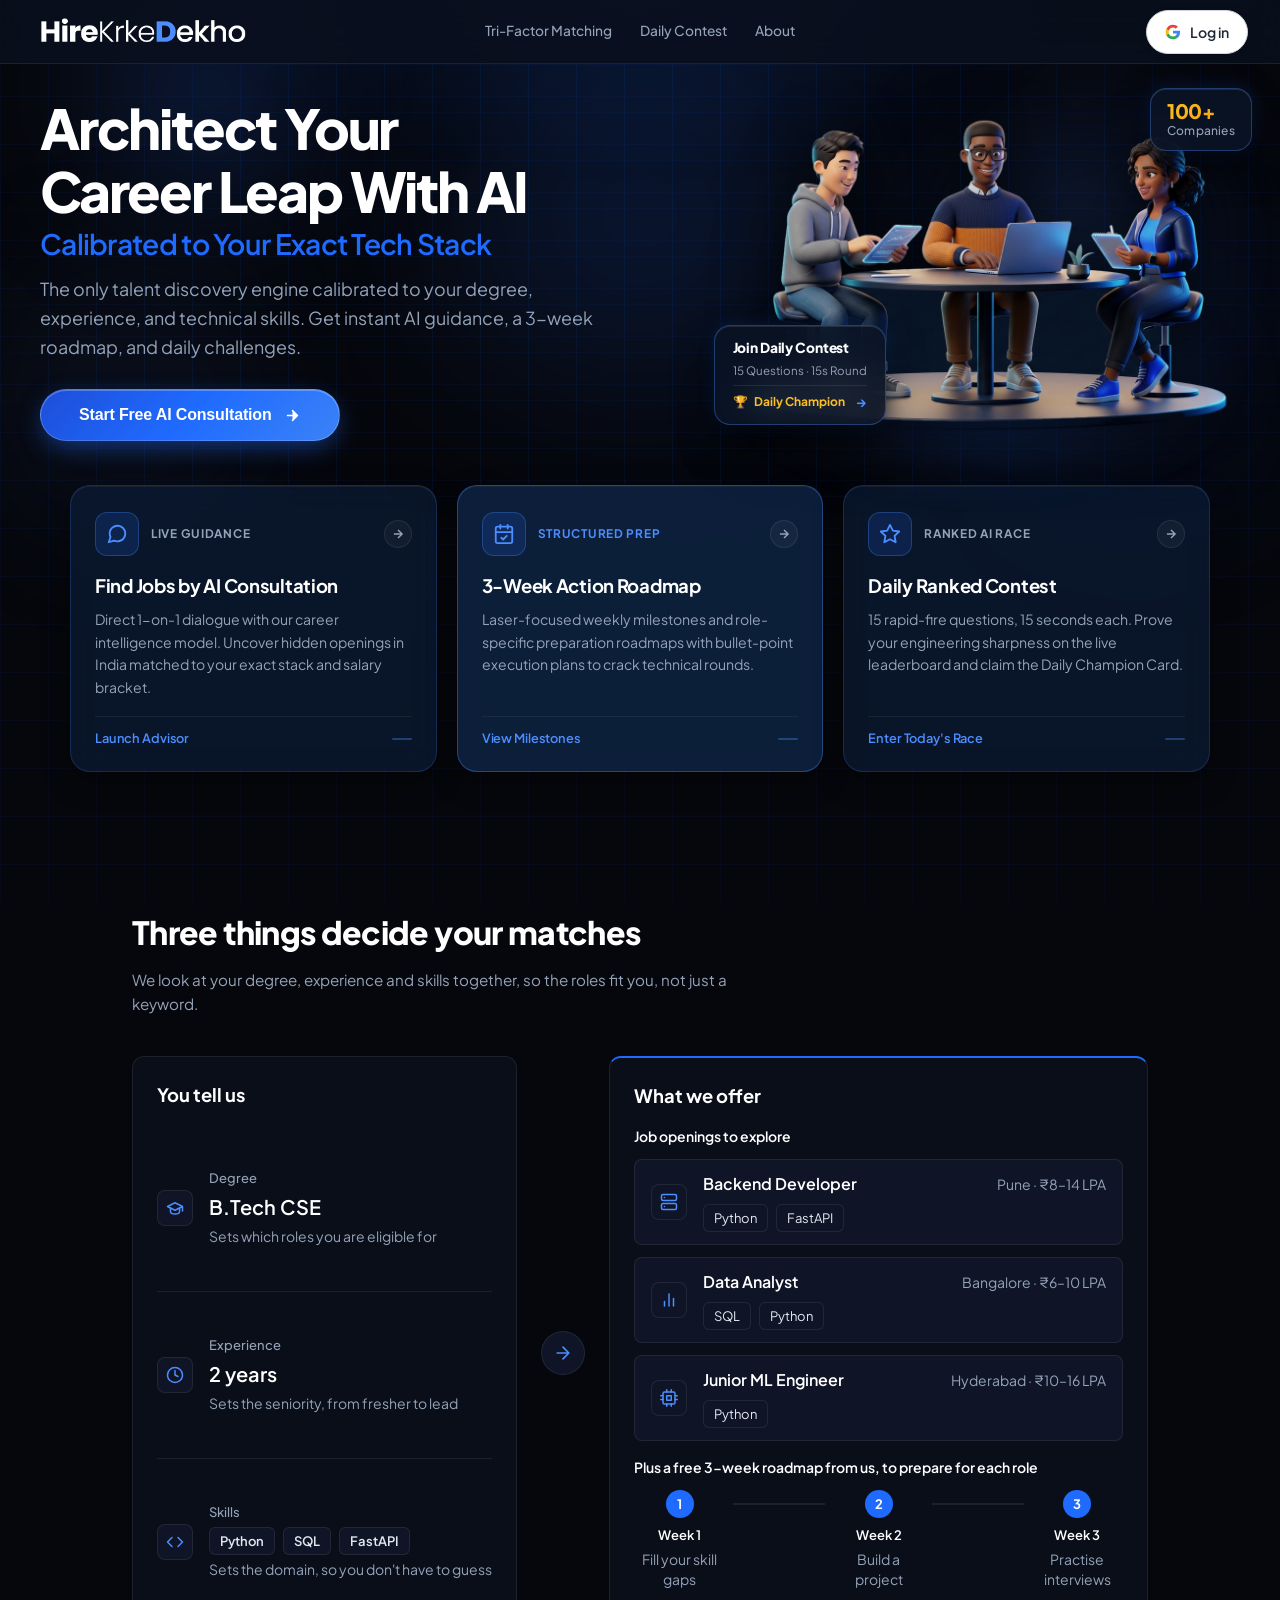
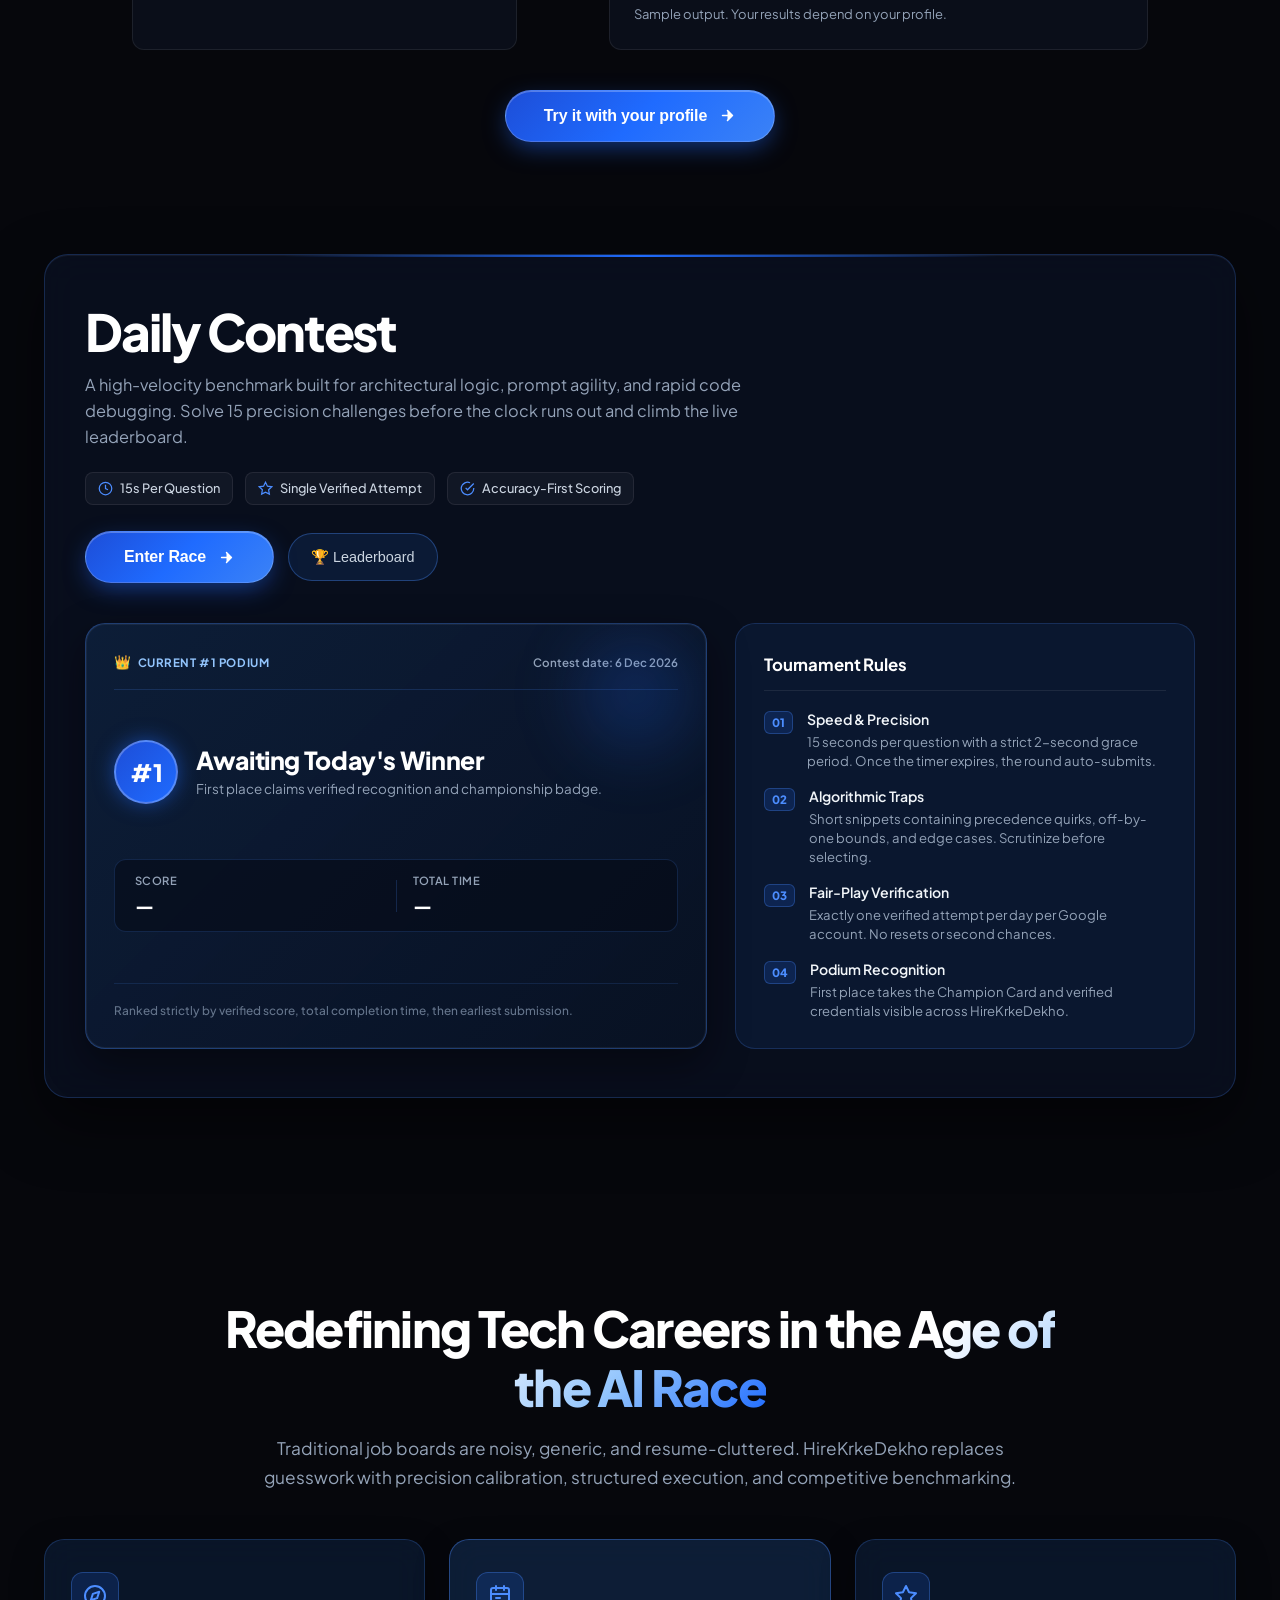
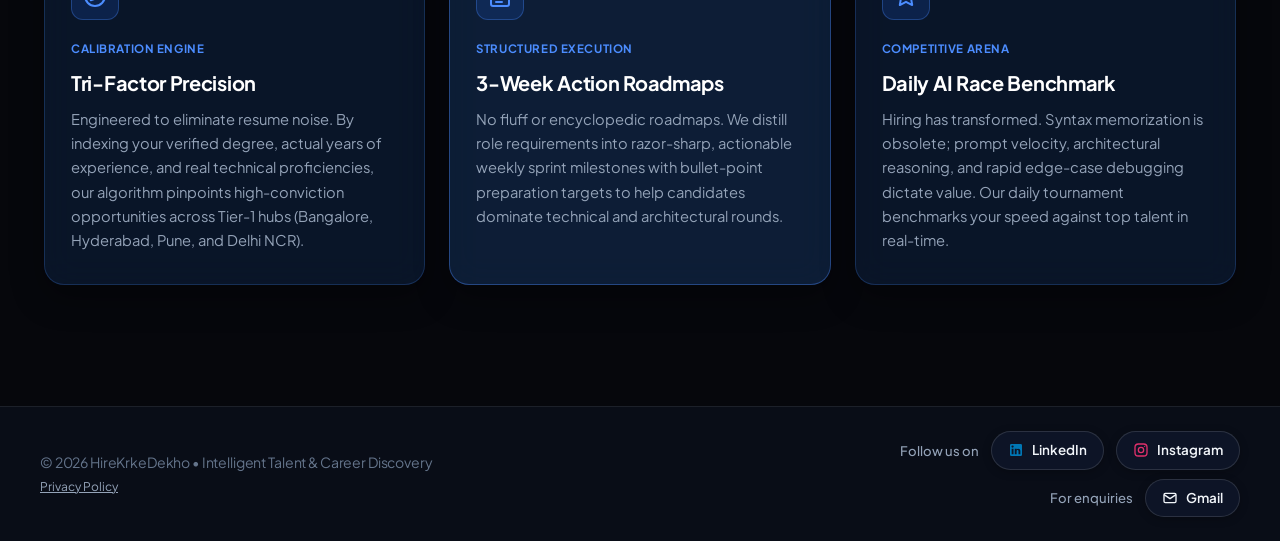
==== commit a914fdee: "fix: smaller close btn, optimistic race questions, db pool+cache, footer mobile, privacy policy clea" ====
--- a/templates/index.html
+++ b/templates/index.html
@@ -607,7 +607,7 @@
                     <path d="M5 12h14M12 5l7 7-7 7" stroke="currentColor" stroke-width="2.2" stroke-linecap="round" stroke-linejoin="round"/>
                 </svg>
             </button>
-            <p>Sign in with Google.</p>
+            
         </div>
     </section>
 
@@ -642,7 +642,7 @@
                         <svg class="icon icon-sm" viewBox="0 0 24 24"><path d="M5 12h14M12 5l7 7-7 7" stroke="currentColor" stroke-width="2" stroke-linecap="round" stroke-linejoin="round"/></svg>
                     </button>
                     <button class="btn-secondary-hero btn-race-standings" type="button" onclick="showRaceLeaderboard()" aria-label="View Leaderboard">
-                        <span>View Standings</span>
+                        <span>&#127942; Leaderboard</span>
                     </button>
                     <span class="race-seat-label" id="race_seat_status"></span>
                     <span id="race_contest_date" hidden>Today</span>
--- a/static/app.css
+++ b/static/app.css
@@ -3246,36 +3246,35 @@
         }
 
         .btn-modal-close {
-            width: 38px;
-            height: 38px;
-            min-width: 38px;
-            min-height: 38px;
+            width: 28px;
+            height: 28px;
+            min-width: 28px;
+            min-height: 28px;
             border-radius: 50%;
             background: rgba(255, 255, 255, 0.08);
-            border: 1px solid rgba(255, 255, 255, 0.18);
-            color: #ffffff !important;
+            border: 1px solid rgba(255, 255, 255, 0.15);
+            color: #94a3b8;
             cursor: pointer;
             display: inline-flex;
             align-items: center;
             justify-content: center;
-            font-size: 1.45rem;
+            font-size: 1rem;
             line-height: 1;
-            transition: all 0.2s cubic-bezier(0.16, 1, 0.3, 1);
+            transition: all 0.15s ease;
             flex-shrink: 0;
             margin-left: auto;
-            box-shadow: 0 4px 12px rgba(0, 0, 0, 0.3);
+            align-self: flex-start;
         }
 
         .btn-modal-close:hover {
-            background: rgba(255, 255, 255, 0.22);
-            border-color: #4C8DFF;
-            color: #ffffff;
-            transform: scale(1.08);
+            background: rgba(255, 255, 255, 0.16);
+            border-color: rgba(255, 255, 255, 0.3);
+            color: #f1f5f9;
         }
 
         .btn-modal-close svg {
-            width: 18px;
-            height: 18px;
+            width: 14px;
+            height: 14px;
             stroke-width: 2.5;
         }
 
@@ -4349,7 +4348,8 @@
                 flex-direction: column;
                 align-items: center;
                 text-align: center;
-                gap: 14px;
+                gap: 16px;
+                padding: 0;
             }
 
             .footer-brand-wrap {
@@ -4357,27 +4357,41 @@
                 flex-direction: column;
                 align-items: center;
                 gap: 4px;
+                width: 100%;
+            }
+
+            .footer-copyright {
+                font-size: 0.8rem;
+                text-align: center;
             }
 
             .footer-social-group {
                 align-items: center;
                 width: 100%;
+                gap: 10px;
+            }
+
+            .footer-follow-label {
+                display: none;
             }
 
             .footer-social-wrap,
             .footer-enquiry-wrap {
+                display: flex;
                 align-items: center;
                 justify-content: center;
                 flex-wrap: wrap;
-                row-gap: 8px;
-                column-gap: 10px;
+                gap: 8px;
                 width: 100%;
             }
 
             .footer-linkedin-btn,
             .footer-instagram-btn,
             .footer-email-btn {
+                display: inline-flex;
                 align-items: center;
+                padding: 7px 14px;
+                font-size: 0.8rem;
             }
 
             .linkedin-svg-icon,
